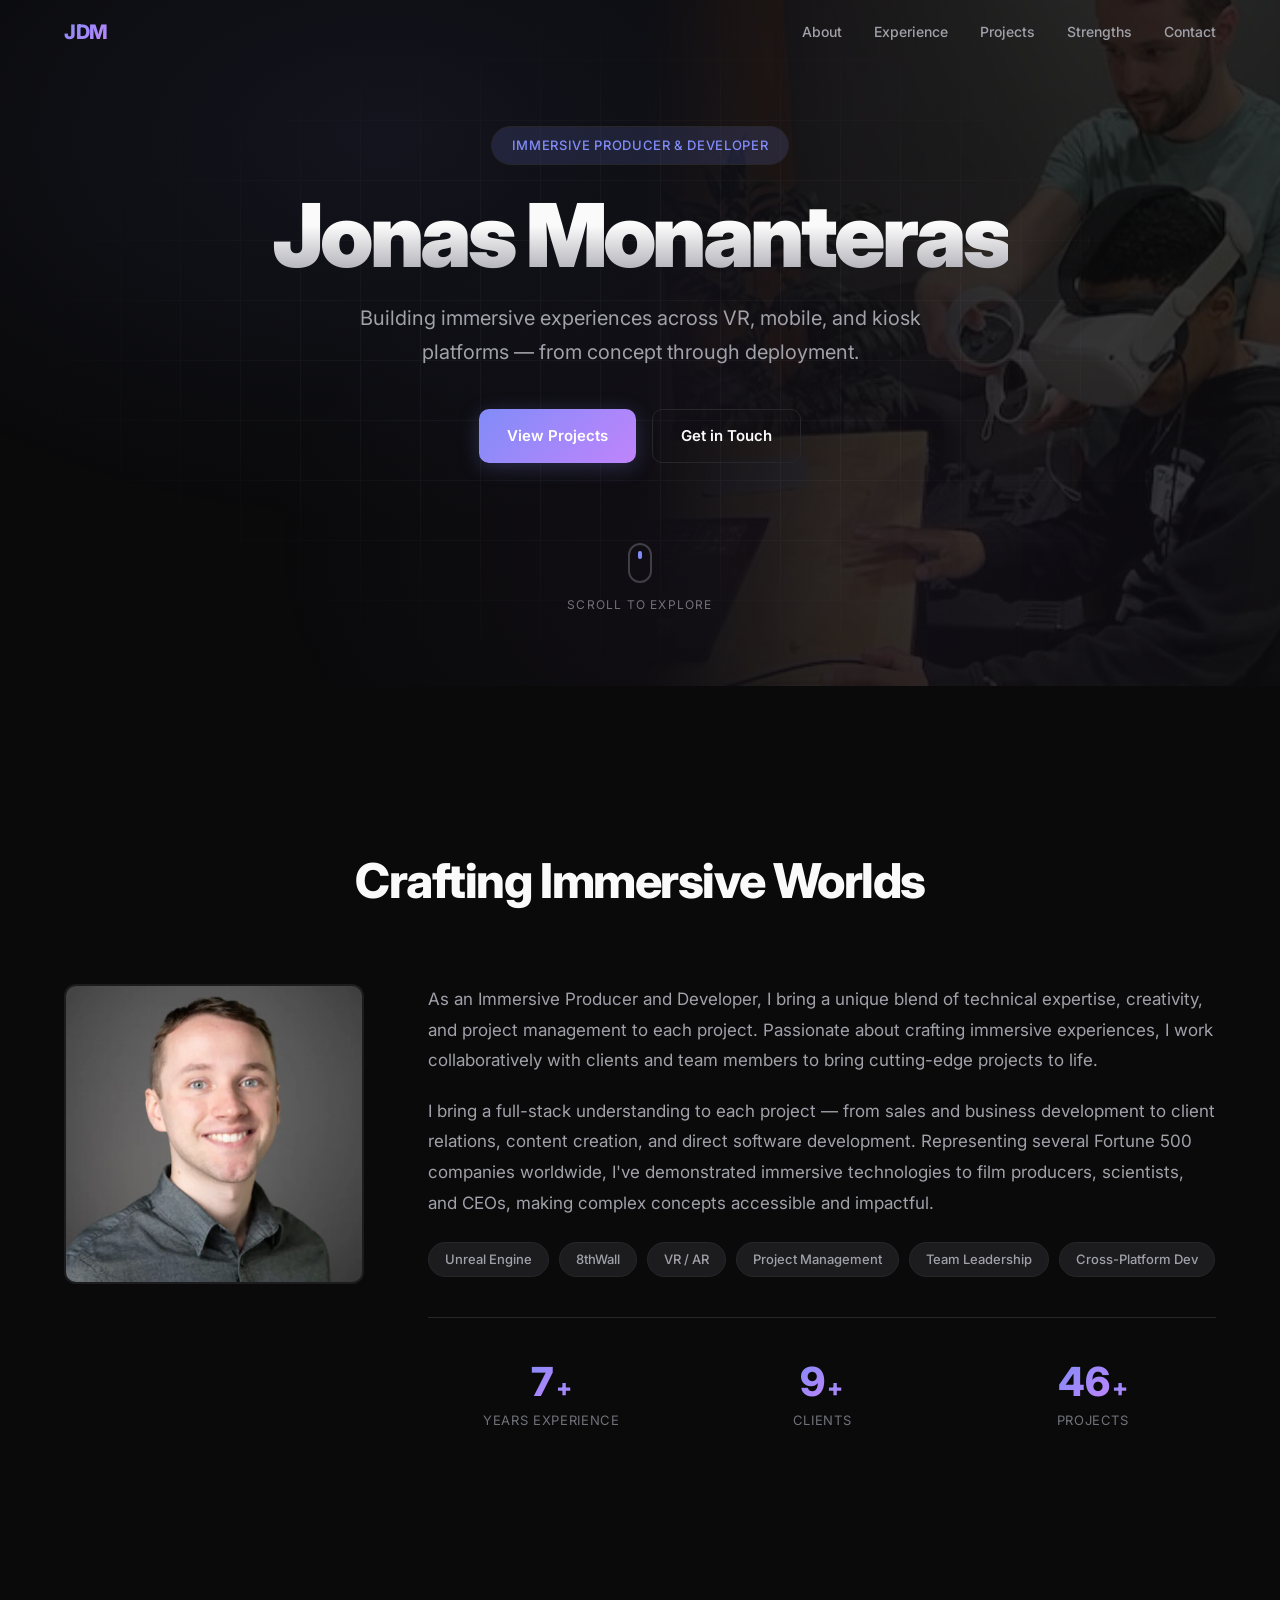
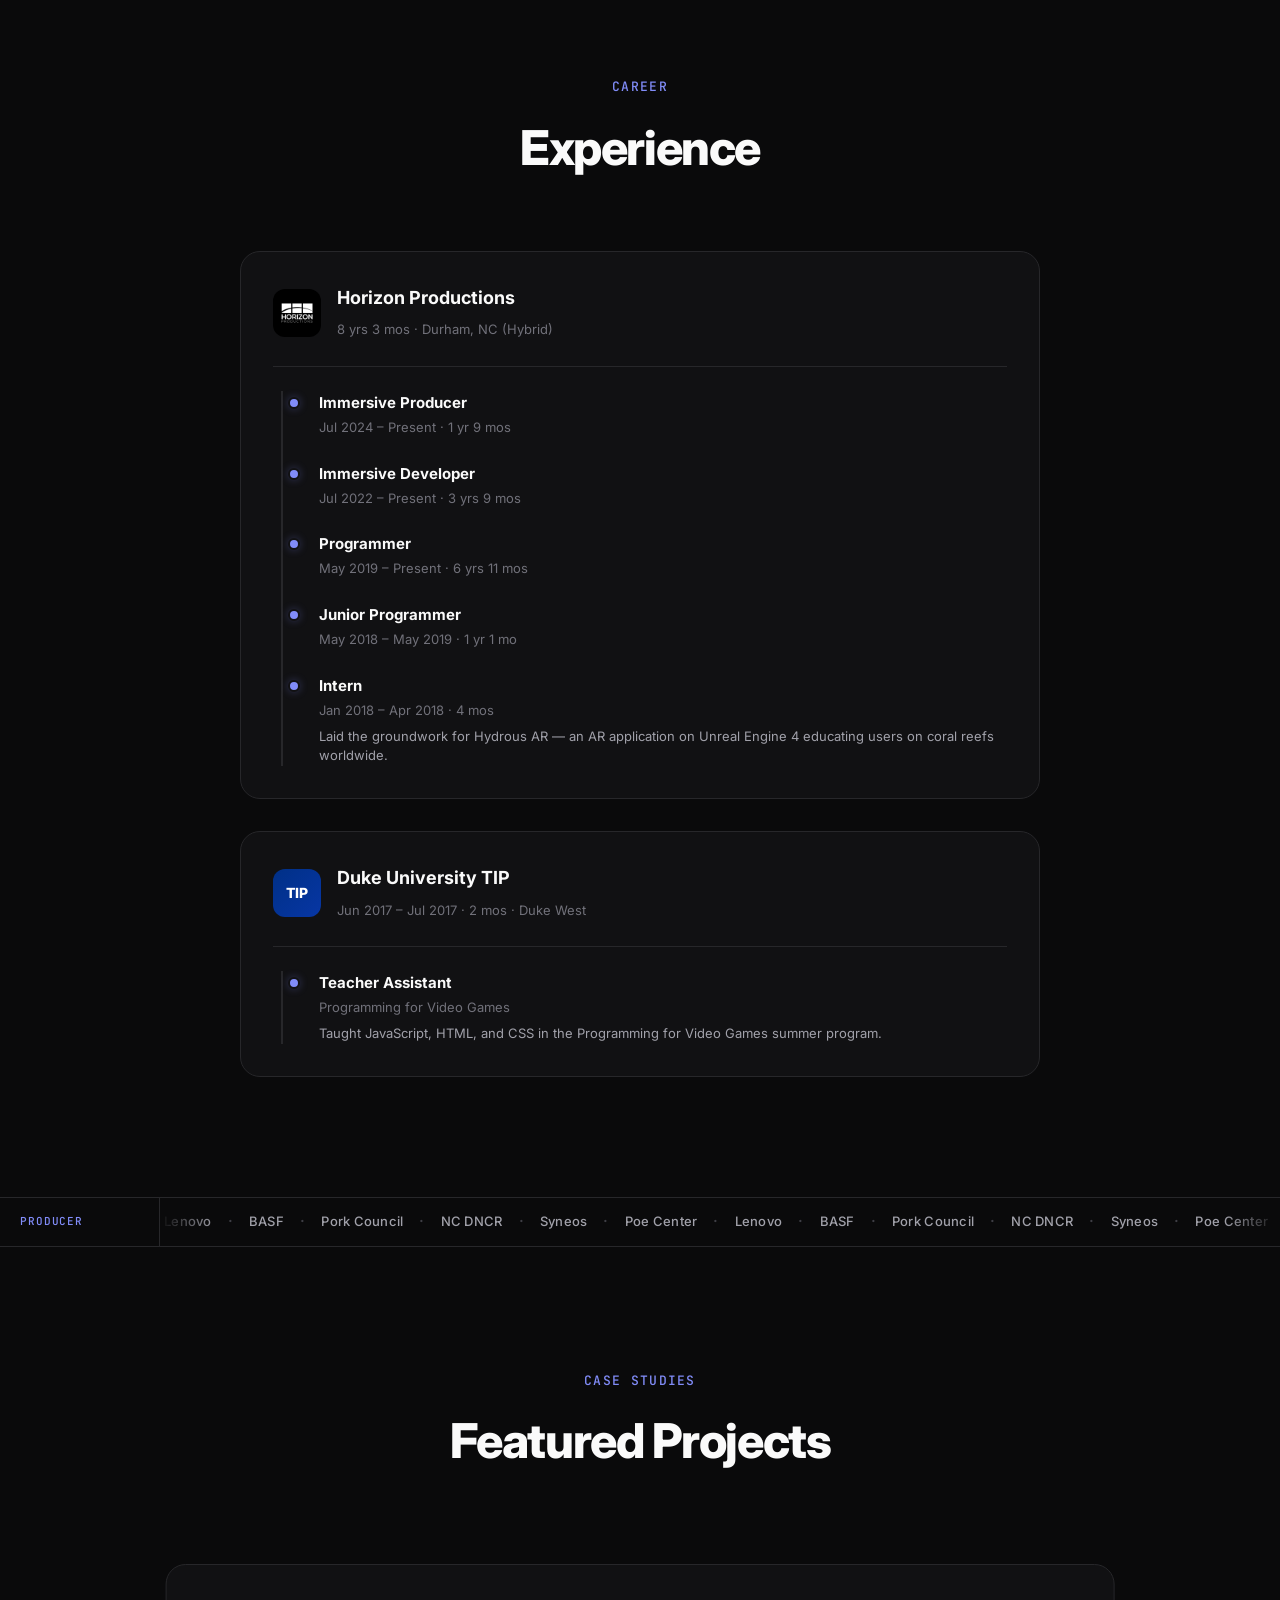
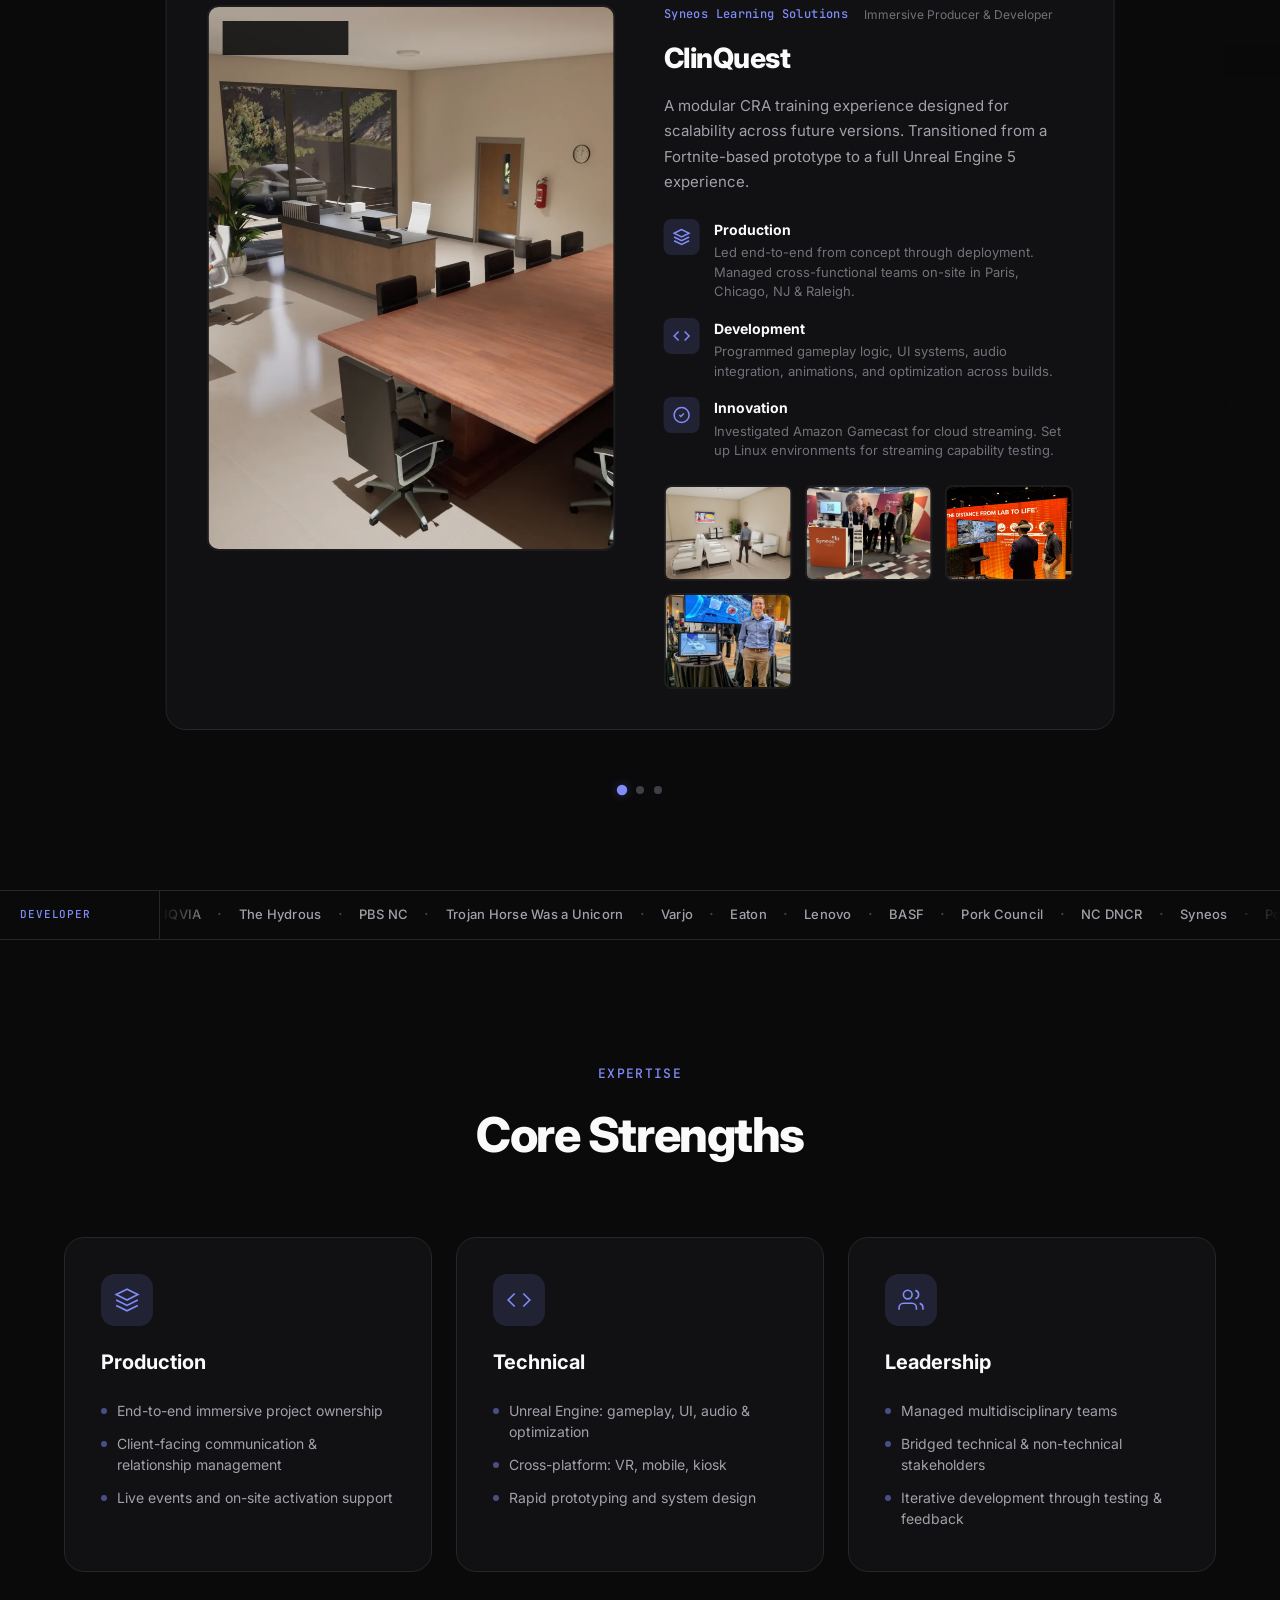
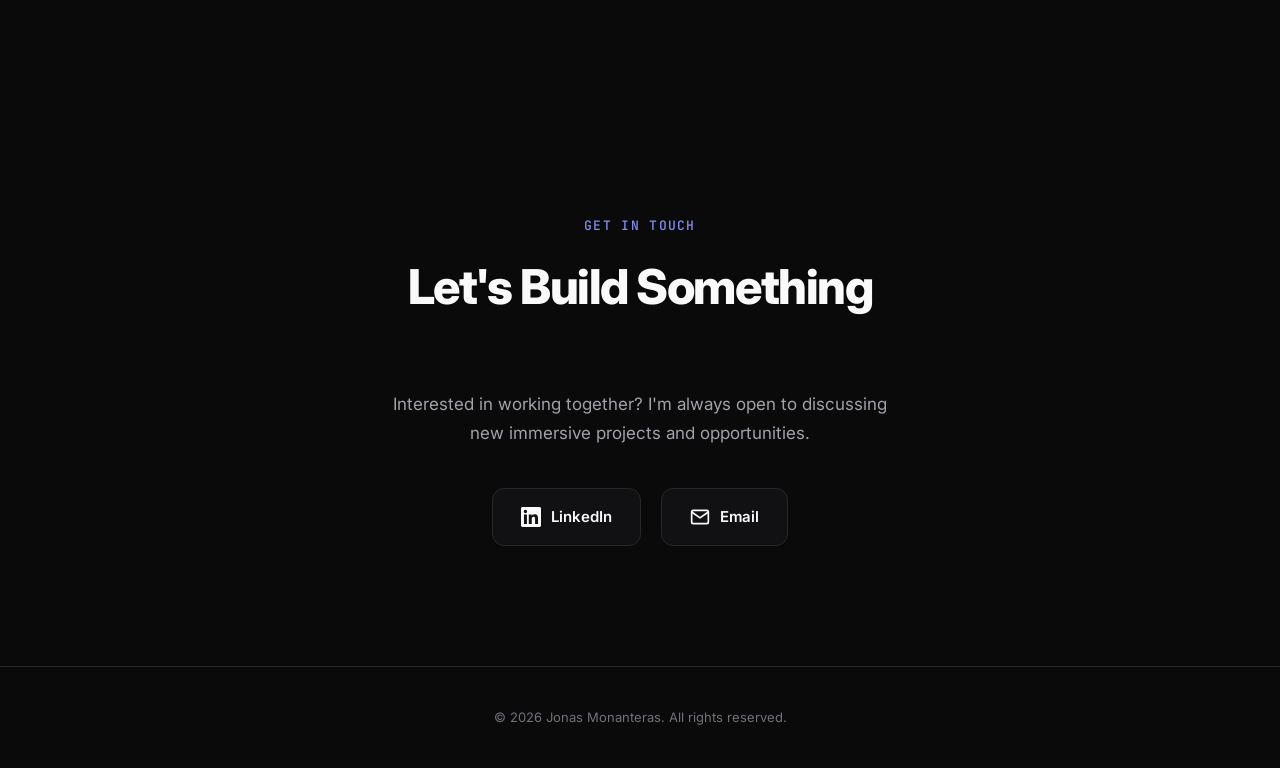
==== index.html @ e81db56d "Swipe icon on mobile" ====
<!DOCTYPE html>
<html lang="en">
<head>
  <meta charset="UTF-8">
  <meta name="viewport" content="width=device-width, initial-scale=1.0">
  <title>Jonas Monanteras | Immersive Producer & Developer</title>
  <link rel="stylesheet" href="styles.css?v=13">
  <link rel="preconnect" href="https://fonts.googleapis.com">
  <link rel="preconnect" href="https://fonts.gstatic.com" crossorigin>
  <link href="https://fonts.googleapis.com/css2?family=Inter:wght@300;400;500;600;700;800;900&family=JetBrains+Mono:wght@400;500&display=swap" rel="stylesheet">
</head>
<body>
  <!-- Cursor glow effect -->
  <div class="cursor-glow" id="cursorGlow"></div>

  <!-- Navigation -->
  <nav class="nav" id="nav">
    <div class="nav-inner">
      <a href="#hero" class="nav-logo">JDM</a>
      <div class="nav-links">
        <a href="#about">About</a>
        <a href="#experience">Experience</a>
        <a href="#projects">Projects</a>
        <a href="#strengths">Strengths</a>
        <a href="#contact">Contact</a>
      </div>
      <button class="nav-toggle" id="navToggle" aria-label="Toggle menu">
        <span></span><span></span><span></span>
      </button>
    </div>
  </nav>

  <!-- Mobile menu -->
  <div class="mobile-menu" id="mobileMenu">
    <a href="#about">About</a>
    <a href="#experience">Experience</a>
    <a href="#projects">Projects</a>
    <a href="#strengths">Strengths</a>
    <a href="#contact">Contact</a>
  </div>

  <!-- Hero Section -->
  <section class="hero" id="hero">
    <div class="hero-bg">
      <div class="hero-grid"></div>
      <div class="hero-gradient"></div>
      <div class="hero-portrait">
        <img src="media/optimized/Jonas.webp" alt="">
      </div>
    </div>
    <div class="hero-content">
      <div class="hero-badge reveal">Immersive Producer & Developer</div>
      <h1 class="hero-title">
        <span class="reveal reveal-delay-1">Jonas Monanteras</span>
      </h1>
      <p class="hero-subtitle reveal reveal-delay-2">
        Building immersive experiences across VR, mobile, and kiosk platforms —
        from concept through deployment.
      </p>
      <div class="hero-cta reveal reveal-delay-3">
        <a href="#projects" class="btn btn-primary">View Projects</a>
        <a href="#contact" class="btn btn-outline">Get in Touch</a>
      </div>
      <div class="hero-scroll reveal reveal-delay-4">
        <div class="scroll-indicator scroll-mouse">
          <div class="scroll-dot"></div>
        </div>
        <div class="scroll-indicator scroll-phone">
          <svg viewBox="0 0 24 40" fill="none" xmlns="http://www.w3.org/2000/svg">
            <rect x="2" y="2" width="20" height="36" rx="4" stroke="currentColor" stroke-width="1.5"/>
            <line x1="12" y1="26" x2="12" y2="18" stroke="var(--accent)" stroke-width="1.5" stroke-linecap="round" class="scroll-arrow-line"/>
            <polyline points="8,22 12,18 16,22" stroke="var(--accent)" stroke-width="1.5" fill="none" stroke-linecap="round" stroke-linejoin="round" class="scroll-arrow-head"/>
          </svg>
        </div>
        <span class="scroll-label-desktop">Scroll to explore</span>
        <span class="scroll-label-mobile">Swipe up to explore</span>
      </div>
    </div>
  </section>


  <!-- About Section -->
  <section class="section about" id="about">
    <div class="container">
      <div class="section-header">
        <span class="section-label reveal">About Me</span>
        <h2 class="section-title reveal reveal-delay-1">Crafting Immersive Worlds</h2>
      </div>
      <div class="about-grid">
        <div class="about-image reveal">
          <div class="image-placeholder has-image">
            <img src="media/optimized/JonasMonanteras.webp" alt="Jonas Monanteras">
          </div>
        </div>
        <div class="about-text">
          <p class="reveal">
            As an Immersive Producer and Developer, I bring a unique blend of technical expertise,
            creativity, and project management to each project. Passionate about crafting immersive
            experiences, I work collaboratively with clients and team members to bring cutting-edge
            projects to life.
          </p>
          <p class="reveal reveal-delay-1">
            I bring a full-stack understanding to each project — from sales and business development
            to client relations, content creation, and direct software development. Representing
            several Fortune 500 companies worldwide, I've demonstrated immersive technologies to
            film producers, scientists, and CEOs, making complex concepts accessible and impactful.
          </p>
          <div class="skills-row reveal reveal-delay-2">
            <span class="skill-tag">Unreal Engine</span>
            <span class="skill-tag">8thWall</span>
            <span class="skill-tag">VR / AR</span>
            <span class="skill-tag">Project Management</span>
            <span class="skill-tag">Team Leadership</span>
            <span class="skill-tag">Cross-Platform Dev</span>
          </div>
          <div class="about-stats reveal reveal-delay-3">
            <div class="stat">
              <div class="stat-top">
                <span class="stat-number" data-count="8">0</span><span class="stat-suffix">+</span>
              </div>
              <span class="stat-label">Years Experience</span>
            </div>
            <div class="stat">
              <div class="stat-top">
                <span class="stat-number" data-count="10">0</span><span class="stat-suffix">+</span>
              </div>
              <span class="stat-label">Clients</span>
            </div>
            <div class="stat">
              <div class="stat-top">
                <span class="stat-number" data-count="50">0</span><span class="stat-suffix">+</span>
              </div>
              <span class="stat-label">projects</span>
            </div>
          </div>
        </div>
      </div>
    </div>
  </section>

  <!-- Experience Section -->
  <section class="section experience" id="experience">
    <div class="container">
      <div class="section-header">
        <span class="section-label reveal">Career</span>
        <h2 class="section-title reveal reveal-delay-1">Experience</h2>
      </div>
      <div class="timeline">
        <div class="timeline-company reveal">
          <div class="timeline-company-header">
            <div class="timeline-logo"><img src="media/optimized/HorizonLogo512.webp" alt="Horizon Productions"></div>
            <div>
              <h3>Horizon Productions</h3>
              <span class="timeline-duration">8 yrs 3 mos · Durham, NC (Hybrid)</span>
            </div>
          </div>
          <div class="timeline-roles">
            <div class="timeline-role">
              <div class="timeline-dot"></div>
              <div class="timeline-role-content">
                <strong>Immersive Producer</strong>
                <span>Jul 2024 – Present · 1 yr 9 mos</span>
              </div>
            </div>
            <div class="timeline-role">
              <div class="timeline-dot"></div>
              <div class="timeline-role-content">
                <strong>Immersive Developer</strong>
                <span>Jul 2022 – Present · 3 yrs 9 mos</span>
              </div>
            </div>
            <div class="timeline-role">
              <div class="timeline-dot"></div>
              <div class="timeline-role-content">
                <strong>Programmer</strong>
                <span>May 2019 – Present · 6 yrs 11 mos</span>
              </div>
            </div>
            <div class="timeline-role">
              <div class="timeline-dot"></div>
              <div class="timeline-role-content">
                <strong>Junior Programmer</strong>
                <span>May 2018 – May 2019 · 1 yr 1 mo</span>
              </div>
            </div>
            <div class="timeline-role">
              <div class="timeline-dot"></div>
              <div class="timeline-role-content">
                <strong>Intern</strong>
                <span>Jan 2018 – Apr 2018 · 4 mos</span>
                <p>Laid the groundwork for Hydrous AR — an AR application on Unreal Engine 4 educating users on coral reefs worldwide.</p>
              </div>
            </div>
          </div>
        </div>
        <div class="timeline-company reveal reveal-delay-1">
          <div class="timeline-company-header">
            <div class="timeline-logo duke">TIP</div>
            <div>
              <h3>Duke University TIP</h3>
              <span class="timeline-duration">Jun 2017 – Jul 2017 · 2 mos · Duke West</span>
            </div>
          </div>
          <div class="timeline-roles">
            <div class="timeline-role">
              <div class="timeline-dot"></div>
              <div class="timeline-role-content">
                <strong>Teacher Assistant</strong>
                <span>Programming for Video Games</span>
                <p>Taught JavaScript, HTML, and CSS in the Programming for Video Games summer program.</p>
              </div>
            </div>
          </div>
        </div>
      </div>
    </div>
  </section>

  <!-- Clients Strip: Producer -->
  <div class="clients-strip" id="clientsProducer"></div>

  <!-- Projects Section -->
  <section class="section projects" id="projects">
    <div class="container">
      <div class="section-header">
        <span class="section-label reveal">Case Studies</span>
        <h2 class="section-title reveal reveal-delay-1">Featured Projects</h2>
      </div>
    </div>
    <div class="carousel-outer" id="carouselOuter">
      <div class="carousel-viewport" id="carouselViewport">
        <div class="carousel-track" id="carouselTrack">

      <!-- Project 1: ClinQuest -->
      <article class="project-card" id="clinquest">
        <div class="project-card-inner">
          <div class="project-image">
            <div class="image-placeholder portrait has-image lightbox-trigger" data-project="clinquest">
              <img src="media/optimized/ClinQuest1.webp" alt="ClinQuest">
            </div>
            <div class="project-tag">Unreal Engine 5</div>
          </div>
          <div class="project-content">
            <div class="project-meta">
              <span class="project-client">Syneos Learning Solutions</span>
              <span class="project-role">Immersive Producer & Developer</span>
            </div>
            <h3 class="project-title">ClinQuest</h3>
            <p class="project-desc">
              A modular CRA training experience designed for scalability across future versions.
              Transitioned from a Fortnite-based prototype to a full Unreal Engine 5 experience.
            </p>
            <div class="project-highlights">
              <div class="highlight">
                <div class="highlight-icon">
                  <svg viewBox="0 0 24 24" fill="none" stroke="currentColor" stroke-width="2"><path d="M12 2L2 7l10 5 10-5-10-5z"/><path d="M2 17l10 5 10-5"/><path d="M2 12l10 5 10-5"/></svg>
                </div>
                <div>
                  <strong>Production</strong>
                  <p>Led end-to-end from concept through deployment. Managed cross-functional teams on-site in Paris, Chicago, NJ & Raleigh.</p>
                </div>
              </div>
              <div class="highlight">
                <div class="highlight-icon">
                  <svg viewBox="0 0 24 24" fill="none" stroke="currentColor" stroke-width="2"><path d="M16 18l6-6-6-6"/><path d="M8 6l-6 6 6 6"/></svg>
                </div>
                <div>
                  <strong>Development</strong>
                  <p>Programmed gameplay logic, UI systems, audio integration, animations, and optimization across builds.</p>
                </div>
              </div>
              <div class="highlight">
                <div class="highlight-icon">
                  <svg viewBox="0 0 24 24" fill="none" stroke="currentColor" stroke-width="2"><path d="M9 12l2 2 4-4"/><circle cx="12" cy="12" r="10"/></svg>
                </div>
                <div>
                  <strong>Innovation</strong>
                  <p>Investigated Amazon Gamecast for cloud streaming. Set up Linux environments for streaming capability testing.</p>
                </div>
              </div>
            </div>
            <div class="project-gallery">
              <div class="image-placeholder gallery-thumb has-image lightbox-trigger" data-project="clinquest">
                <img src="media/optimized/ClinQuest2.webp" alt="ClinQuest Screenshot">
              </div>
              <div class="image-placeholder gallery-thumb has-image lightbox-trigger" data-project="clinquest">
                <img src="media/optimized/SyneosEvent.webp" alt="Syneos Event">
              </div>
              <div class="image-placeholder gallery-thumb has-image lightbox-trigger" data-project="clinquest">
                <img src="media/optimized/SyneosEvent2.webp" alt="Syneos Event">
              </div>
              <div class="image-placeholder gallery-thumb has-image lightbox-trigger" data-project="clinquest">
                <img src="media/optimized/JonasEvent3.webp" alt="Syneos Event">
              </div>
            </div>
          </div>
        </div>
      </article>

      <!-- Project 3: DNCR -->
      <article class="project-card" id="dncr">
        <div class="project-card-inner">
          <div class="project-image">
            <div class="image-placeholder portrait has-image lightbox-trigger" data-project="dncr">
              <img src="media/optimized/HistoricSite_Aycock.webp" alt="Historic Site Aycock">
            </div>
            <div class="project-tag">Mobile & Kiosk</div>
          </div>
          <div class="project-content">
            <div class="project-meta">
              <span class="project-client">DNCR</span>
              <span class="project-role">Co-Producer & Developer</span>
            </div>
            <h3 class="project-title">Historic Site Immersive Experiences</h3>
            <p class="project-desc">
              Immersive educational experiences for historic sites, including the
              Charles B. Aycock site, across apps and kiosks.
            </p>
            <div class="project-highlights">
              <div class="highlight">
                <div class="highlight-icon">
                  <svg viewBox="0 0 24 24" fill="none" stroke="currentColor" stroke-width="2"><path d="M3 9l9-7 9 7v11a2 2 0 01-2 2H5a2 2 0 01-2-2z"/><polyline points="9 22 9 12 15 12 15 22"/></svg>
                </div>
                <div>
                  <strong>Multi-Site</strong>
                  <p>Produced multiple immersive projects across different historic locations with app and kiosk platforms.</p>
                </div>
              </div>
              <div class="highlight">
                <div class="highlight-icon">
                  <svg viewBox="0 0 24 24" fill="none" stroke="currentColor" stroke-width="2"><path d="M12 20h9"/><path d="M16.5 3.5a2.121 2.121 0 013 3L7 19l-4 1 1-4L16.5 3.5z"/></svg>
                </div>
                <div>
                  <strong>Content</strong>
                  <p>Collected source material, wrote scripts for clarity and engagement, ensured historical accuracy.</p>
                </div>
              </div>
              <div class="highlight">
                <div class="highlight-icon">
                  <svg viewBox="0 0 24 24" fill="none" stroke="currentColor" stroke-width="2"><path d="M16 18l6-6-6-6"/><path d="M8 6l-6 6 6 6"/></svg>
                </div>
                <div>
                  <strong>Development</strong>
                  <p>Built in Unreal Engine for mobile and kiosk PC based experiences. Implemented interactive storytelling systems.</p>
                </div>
              </div>
            </div>
            <div class="project-gallery">
              <div class="image-placeholder gallery-thumb has-image lightbox-trigger" data-project="dncr">
                <img src="media/optimized/Aycock_Kiosk.webp" alt="Aycock Kiosk">
              </div>
              <div class="image-placeholder gallery-thumb has-image lightbox-trigger" data-project="dncr">
                <img src="media/optimized/Aycock_Kiosk2.webp" alt="Aycock Kiosk">
              </div>
              <div class="gallery-thumb gallery-video lightbox-trigger" data-project="dncr">
                <video src="media/optimized/AycockKioskMovie.mp4" muted autoplay loop playsinline></video>
              </div>
              <div class="gallery-thumb gallery-video lightbox-trigger" data-project="dncr">
                <video src="media/optimized/Artifact_Clip.mp4" muted autoplay loop playsinline></video>
              </div>
              <div class="gallery-thumb gallery-video lightbox-trigger" data-project="dncr">
                <video src="media/optimized/MagicWindow_Clip.mp4" muted autoplay loop playsinline></video>
              </div>
              <div class="gallery-thumb gallery-video lightbox-trigger" data-project="dncr">
                <video src="media/optimized/HoD_Clip.mp4" muted autoplay loop playsinline></video>
              </div>
            </div>
          </div>
        </div>
      </article>
      <!-- Project 4: Pork Council -->
      <article class="project-card" id="pork-council">
        <div class="project-card-inner reverse">
          <div class="project-image">
            <div class="image-placeholder portrait has-image lightbox-trigger" data-project="pork-council">
              <img src="media/optimized/07252025_Pork Council Smithfield BTS SM-9.webp" alt="Pork Council VR Experience">
            </div>
            <div class="project-tag">360° VR</div>
          </div>
          <div class="project-content">
            <div class="project-meta">
              <span class="project-client">Pork Council</span>
              <span class="project-role">Immersive Producer & Developer</span>
            </div>
            <h3 class="project-title">Pork Council VR Experience</h3>
            <p class="project-desc">
              An interactive VR experience featuring 360° video and educational content
              designed to engage users with pork production processes.
            </p>
            <div class="project-highlights">
              <div class="highlight">
                <div class="highlight-icon">
                  <svg viewBox="0 0 24 24" fill="none" stroke="currentColor" stroke-width="2"><path d="M12 2L2 7l10 5 10-5-10-5z"/><path d="M2 17l10 5 10-5"/><path d="M2 12l10 5 10-5"/></svg>
                </div>
                <div>
                  <strong>Production</strong>
                  <p>Led from initial pitch through final delivery. Managed team of programmers and artists. Oversaw on-site 360° video shoot at a pork processing facility.</p>
                </div>
              </div>
              <div class="highlight">
                <div class="highlight-icon">
                  <svg viewBox="0 0 24 24" fill="none" stroke="currentColor" stroke-width="2"><circle cx="12" cy="12" r="10"/><path d="M12 8v4l3 3"/></svg>
                </div>
                <div>
                  <strong>Experience Design</strong>
                  <p>Integrated 360° video with interactive VR elements. Designed a "pet the pig" mechanic and quiz system balancing education with engagement.</p>
                </div>
              </div>
              <div class="highlight">
                <div class="highlight-icon">
                  <svg viewBox="0 0 24 24" fill="none" stroke="currentColor" stroke-width="2"><path d="M16 18l6-6-6-6"/><path d="M8 6l-6 6 6 6"/></svg>
                </div>
                <div>
                  <strong>Development</strong>
                  <p>Implemented interactive systems layered on 360° video content. Integrated video assets and contributed to overall experience polish.</p>
                </div>
              </div>
            </div>
            <div class="project-gallery">
              <div class="image-placeholder gallery-thumb has-image lightbox-trigger" data-project="pork-council">
                <img src="media/optimized/07252025_Pork Council Smithfield BTS SM-26.webp" alt="Pork Council BTS">
              </div>
              <div class="image-placeholder gallery-thumb has-image lightbox-trigger" data-project="pork-council">
                <img src="media/optimized/07252025_Pork Council Smithfield BTS SM-28.webp" alt="Pork Council BTS">
              </div>
              <div class="image-placeholder gallery-thumb has-image lightbox-trigger" data-project="pork-council">
                <img src="media/optimized/IMG_8477.webp" alt="Pork Council BTS">
              </div>
            </div>
          </div>
        </div>
      </article>

        </div><!-- /.carousel-track -->
      </div><!-- /.carousel-viewport -->
      <button class="carousel-btn carousel-prev" id="carouselPrev">&#8249;</button>
      <button class="carousel-btn carousel-next" id="carouselNext">&#8250;</button>
      <div class="carousel-dots" id="carouselDots"></div>
    </div><!-- /.carousel-outer -->
  </section>

  <!-- Clients Strip: Developer -->
  <div class="clients-strip" id="clientsDeveloper"></div>

  <!-- Strengths Section -->
  <section class="section strengths" id="strengths">
    <div class="container">
      <div class="section-header">
        <span class="section-label reveal">Expertise</span>
        <h2 class="section-title reveal reveal-delay-1">Core Strengths</h2>
      </div>
      <div class="strengths-grid">
        <div class="strength-card reveal">
          <div class="strength-icon">
            <svg viewBox="0 0 24 24" fill="none" stroke="currentColor" stroke-width="1.5">
              <path d="M12 2L2 7l10 5 10-5-10-5z"/><path d="M2 17l10 5 10-5"/><path d="M2 12l10 5 10-5"/>
            </svg>
          </div>
          <h3>Production</h3>
          <ul>
            <li>End-to-end immersive project ownership</li>
            <li>Client-facing communication & relationship management</li>
            <li>Live events and on-site activation support</li>
          </ul>
        </div>
        <div class="strength-card reveal reveal-delay-1">
          <div class="strength-icon">
            <svg viewBox="0 0 24 24" fill="none" stroke="currentColor" stroke-width="1.5">
              <path d="M16 18l6-6-6-6"/><path d="M8 6l-6 6 6 6"/>
            </svg>
          </div>
          <h3>Technical</h3>
          <ul>
            <li>Unreal Engine: gameplay, UI, audio & optimization</li>
            <li>Cross-platform: VR, mobile, kiosk</li>
            <li>Rapid prototyping and system design</li>
          </ul>
        </div>
        <div class="strength-card reveal reveal-delay-2">
          <div class="strength-icon">
            <svg viewBox="0 0 24 24" fill="none" stroke="currentColor" stroke-width="1.5">
              <path d="M17 21v-2a4 4 0 00-4-4H5a4 4 0 00-4 4v2"/><circle cx="9" cy="7" r="4"/><path d="M23 21v-2a4 4 0 00-3-3.87"/><path d="M16 3.13a4 4 0 010 7.75"/>
            </svg>
          </div>
          <h3>Leadership</h3>
          <ul>
            <li>Managed multidisciplinary teams</li>
            <li>Bridged technical & non-technical stakeholders</li>
            <li>Iterative development through testing & feedback</li>
          </ul>
        </div>
      </div>
    </div>
  </section>

  <!-- Contact Section -->
  <section class="section contact" id="contact">
    <div class="container">
      <div class="section-header">
        <span class="section-label reveal">Get in Touch</span>
        <h2 class="section-title reveal reveal-delay-1">Let's Build Something</h2>
      </div>
      <div class="contact-content reveal reveal-delay-2">
        <p>Interested in working together? I'm always open to discussing new immersive projects and opportunities.</p>
        <div class="contact-links">
          <a href="https://www.linkedin.com/in/jonasdm/" target="_blank" rel="noopener" class="contact-link">
            <svg viewBox="0 0 24 24" fill="currentColor"><path d="M20.447 20.452h-3.554v-5.569c0-1.328-.027-3.037-1.852-3.037-1.853 0-2.136 1.445-2.136 2.939v5.667H9.351V9h3.414v1.561h.046c.477-.9 1.637-1.85 3.37-1.85 3.601 0 4.267 2.37 4.267 5.455v6.286zM5.337 7.433a2.062 2.062 0 01-2.063-2.065 2.064 2.064 0 112.063 2.065zm1.782 13.019H3.555V9h3.564v11.452zM22.225 0H1.771C.792 0 0 .774 0 1.729v20.542C0 23.227.792 24 1.771 24h20.451C23.2 24 24 23.227 24 22.271V1.729C24 .774 23.2 0 22.222 0h.003z"/></svg>
            <span>LinkedIn</span>
          </a>
          <a href="mailto:hello@jonasdm.com" class="contact-link">
            <svg viewBox="0 0 24 24" fill="none" stroke="currentColor" stroke-width="2"><path d="M4 4h16c1.1 0 2 .9 2 2v12c0 1.1-.9 2-2 2H4c-1.1 0-2-.9-2-2V6c0-1.1.9-2 2-2z"/><polyline points="22,6 12,13 2,6"/></svg>
            <span>Email</span>
          </a>
        </div>
      </div>
    </div>
  </section>

  <!-- Footer -->
  <footer class="footer">
    <div class="container">
      <p>&copy; 2026 Jonas Monanteras. All rights reserved.</p>
    </div>
  </footer>

  <!-- Lightbox -->
  <div class="lightbox" id="lightbox">
    <button class="lightbox-close" id="lightboxClose">&times;</button>
    <button class="lightbox-prev" id="lightboxPrev">&#8249;</button>
    <button class="lightbox-next" id="lightboxNext">&#8250;</button>
    <div class="lightbox-img-wrap">
      <img id="lightboxImg" src="" alt="">
      <video id="lightboxVideo" controls playsinline style="display:none;max-width:100%;max-height:80vh;border-radius:8px;"></video>
    </div>
    <div class="lightbox-counter" id="lightboxCounter"></div>
  </div>

  <script>
    // ===== Edit client lists here =====
    const PRODUCER_CLIENTS = ['Lenovo', 'BASF', 'Pork Council', 'NC DNCR', 'Syneos', 'Poe Center'];
    const DEVELOPER_CLIENTS = ['IQVIA', 'The Hydrous', 'PBS NC', 'Trojan Horse Was a Unicorn', 'Varjo', 'Eaton'];
  </script>
  <script src="script.js?v=16"></script>
</body>
</html>
---- styles.css ----
/* ===== Reset & Base ===== */
*, *::before, *::after {
  margin: 0;
  padding: 0;
  box-sizing: border-box;
}

:root {
  --bg: #0a0a0b;
  --bg-card: #111113;
  --bg-card-hover: #18181b;
  --surface: #1c1c1f;
  --border: #27272a;
  --border-light: #3f3f46;
  --text: #fafafa;
  --text-muted: #a1a1aa;
  --text-dim: #71717a;
  --accent: #818cf8;
  --accent-hover: #a5b4fc;
  --accent-glow: rgba(129, 140, 248, 0.15);
  --accent-glow-strong: rgba(129, 140, 248, 0.3);
  --gradient-1: linear-gradient(135deg, #818cf8, #c084fc);
  --gradient-2: linear-gradient(135deg, #818cf8, #38bdf8);
  --radius: 12px;
  --radius-lg: 20px;
  --font: 'Inter', -apple-system, BlinkMacSystemFont, sans-serif;
  --font-mono: 'JetBrains Mono', monospace;
  --transition: 0.3s cubic-bezier(0.4, 0, 0.2, 1);
  --transition-slow: 0.6s cubic-bezier(0.4, 0, 0.2, 1);
}

html {
  scroll-behavior: smooth;
  scrollbar-width: thin;
  scrollbar-color: var(--border) var(--bg);
}

body {
  font-family: var(--font);
  background: var(--bg);
  color: var(--text);
  line-height: 1.6;
  overflow-x: hidden;
  -webkit-font-smoothing: antialiased;
}

a {
  color: inherit;
  text-decoration: none;
}

ul { list-style: none; }

img {
  max-width: 100%;
  display: block;
}

.container {
  max-width: 1200px;
  margin: 0 auto;
  padding: 0 24px;
}

/* ===== Cursor Glow ===== */
.cursor-glow {
  position: fixed;
  width: 600px;
  height: 600px;
  border-radius: 50%;
  pointer-events: none;
  background: radial-gradient(circle, var(--accent-glow) 0%, transparent 70%);
  transform: translate(-50%, -50%);
  z-index: 0;
  opacity: 0;
  transition: opacity 0.3s;
}

body:hover .cursor-glow {
  opacity: 1;
}

/* ===== Navigation ===== */
.nav {
  position: fixed;
  top: 0;
  left: 0;
  right: 0;
  z-index: 100;
  padding: 16px 0;
  transition: var(--transition);
  backdrop-filter: blur(0px);
}

.nav.scrolled {
  background: rgba(10, 10, 11, 0.85);
  backdrop-filter: blur(20px);
  border-bottom: 1px solid var(--border);
  padding: 12px 0;
}

.nav-inner {
  max-width: 1200px;
  margin: 0 auto;
  padding: 0 24px;
  display: flex;
  align-items: center;
  justify-content: space-between;
}

.nav-logo {
  font-size: 1.25rem;
  font-weight: 800;
  letter-spacing: -0.02em;
  background: var(--gradient-1);
  -webkit-background-clip: text;
  -webkit-text-fill-color: transparent;
  background-clip: text;
}

.nav-links {
  display: flex;
  gap: 32px;
}

.nav-links a {
  font-size: 0.875rem;
  font-weight: 500;
  color: var(--text-muted);
  transition: var(--transition);
  position: relative;
}

.nav-links a::after {
  content: '';
  position: absolute;
  bottom: -4px;
  left: 0;
  width: 0;
  height: 2px;
  background: var(--gradient-1);
  border-radius: 1px;
  transition: width var(--transition);
}

.nav-links a:hover {
  color: var(--text);
}

.nav-links a:hover::after {
  width: 100%;
}

.nav-toggle {
  display: none;
  flex-direction: column;
  gap: 5px;
  background: none;
  border: none;
  cursor: pointer;
  padding: 4px;
}

.nav-toggle span {
  width: 24px;
  height: 2px;
  background: var(--text);
  border-radius: 1px;
  transition: var(--transition);
}

.nav-toggle.active span:nth-child(1) {
  transform: rotate(45deg) translate(5px, 5px);
}

.nav-toggle.active span:nth-child(2) {
  opacity: 0;
}

.nav-toggle.active span:nth-child(3) {
  transform: rotate(-45deg) translate(5px, -5px);
}

.mobile-menu {
  position: fixed;
  top: 0;
  left: 0;
  right: 0;
  bottom: 0;
  z-index: 99;
  background: rgba(10, 10, 11, 0.97);
  backdrop-filter: blur(20px);
  display: flex;
  flex-direction: column;
  align-items: center;
  justify-content: center;
  gap: 32px;
  opacity: 0;
  pointer-events: none;
  transition: var(--transition);
}

.mobile-menu.active {
  opacity: 1;
  pointer-events: all;
}

.mobile-menu a {
  font-size: 1.5rem;
  font-weight: 600;
  color: var(--text-muted);
  transition: var(--transition);
  transform: translateY(20px);
  opacity: 0;
}

.mobile-menu.active a {
  transform: translateY(0);
  opacity: 1;
}

.mobile-menu.active a:nth-child(1) { transition-delay: 0.1s; }
.mobile-menu.active a:nth-child(2) { transition-delay: 0.15s; }
.mobile-menu.active a:nth-child(3) { transition-delay: 0.2s; }
.mobile-menu.active a:nth-child(4) { transition-delay: 0.25s; }

.mobile-menu a:hover {
  color: var(--accent);
}

/* ===== Hero ===== */
.hero {
  position: relative;
  min-height: auto;
  display: flex;
  align-items: flex-start;
  justify-content: center;
  overflow: hidden;
  padding-top: max(100px, 14vh);
  padding-bottom: max(60px, 8vh);
}

.hero-bg {
  position: absolute;
  inset: 0;
  z-index: 0;
}

.hero-grid {
  position: absolute;
  inset: 0;
  background-image:
    linear-gradient(var(--border) 1px, transparent 1px),
    linear-gradient(90deg, var(--border) 1px, transparent 1px);
  background-size: 60px 60px;
  opacity: 0.3;
  mask-image: radial-gradient(ellipse at center, black 30%, transparent 70%);
  -webkit-mask-image: radial-gradient(ellipse at center, black 30%, transparent 70%);
}

.hero-gradient {
  position: absolute;
  inset: 0;
  background:
    radial-gradient(ellipse at 30% 20%, rgba(129, 140, 248, 0.08) 0%, transparent 50%),
    radial-gradient(ellipse at 70% 80%, rgba(192, 132, 252, 0.06) 0%, transparent 50%);
}

.hero-portrait {
  position: absolute;
  right: 0;
  top: 0;
  bottom: 0;
  width: 50%;
  z-index: 0;
  pointer-events: none;
}

.hero-portrait img {
  width: 100%;
  height: 100%;
  object-fit: cover;
  object-position: center top;
  opacity: 0.18;
  -webkit-mask-image: linear-gradient(to right, transparent 0%, rgba(0,0,0,0.6) 30%, black 70%);
  mask-image: linear-gradient(to right, transparent 0%, rgba(0,0,0,0.6) 30%, black 70%);
}

@media (max-width: 768px) {
  .hero-portrait {
    width: 100%;
  }
  .hero-portrait img {
    object-position: 70% top;
    opacity: 0.3;
    -webkit-mask-image: linear-gradient(to right, transparent 0%, black 35%);
    mask-image: linear-gradient(to right, transparent 0%, black 35%);
  }
}

.hero-content {
  position: relative;
  z-index: 1;
  text-align: center;
  padding: 0 24px;
  max-width: 800px;
}

.hero-badge {
  display: inline-block;
  padding: 8px 20px;
  border: 1px solid var(--border);
  border-radius: 100px;
  font-size: 0.8125rem;
  font-weight: 500;
  color: var(--accent);
  letter-spacing: 0.05em;
  text-transform: uppercase;
  background: var(--accent-glow);
  margin-bottom: 24px;
}

.hero-title {
  font-size: clamp(3rem, 8vw, 5.5rem);
  font-weight: 900;
  letter-spacing: -0.04em;
  line-height: 1.05;
  margin-bottom: 20px;
  background: linear-gradient(to bottom, var(--text) 40%, var(--text-muted));
  -webkit-background-clip: text;
  -webkit-text-fill-color: transparent;
  background-clip: text;
}

.hero-subtitle {
  font-size: clamp(1rem, 2.5vw, 1.25rem);
  color: var(--text-muted);
  max-width: 580px;
  margin: 0 auto 40px;
  line-height: 1.7;
}

.hero-cta {
  display: flex;
  gap: 16px;
  justify-content: center;
  flex-wrap: wrap;
  margin-bottom: 80px;
}

/* Buttons */
.btn {
  display: inline-flex;
  align-items: center;
  gap: 8px;
  padding: 14px 28px;
  border-radius: 10px;
  font-family: var(--font);
  font-size: 0.9375rem;
  font-weight: 600;
  cursor: pointer;
  transition: var(--transition);
  border: none;
}

.btn-primary {
  background: var(--gradient-1);
  color: white;
  box-shadow: 0 4px 20px rgba(129, 140, 248, 0.25);
}

.btn-primary:hover {
  box-shadow: 0 8px 30px rgba(129, 140, 248, 0.4);
  transform: translateY(-2px);
}

.btn-outline {
  background: transparent;
  color: var(--text);
  border: 1px solid var(--border);
}

.btn-outline:hover {
  border-color: var(--accent);
  color: var(--accent);
  background: var(--accent-glow);
}

.btn-sm {
  padding: 10px 20px;
  font-size: 0.8125rem;
}

/* Scroll indicator */
.hero-scroll {
  display: flex;
  flex-direction: column;
  align-items: center;
  gap: 12px;
  color: var(--text-dim);
  font-size: 0.75rem;
  letter-spacing: 0.1em;
  text-transform: uppercase;
}

.scroll-indicator {
  width: 24px;
  height: 40px;
  border: 2px solid var(--border-light);
  border-radius: 12px;
  position: relative;
}

.scroll-phone { display: none; border: none; }
.scroll-label-mobile { display: none; }

@media (max-width: 768px) {
  .scroll-mouse { display: none; }
  .scroll-phone {
    display: block;
    width: 28px;
    height: 44px;
    color: var(--border-light);
  }
  .scroll-phone svg { width: 100%; height: 100%; }
  .scroll-arrow-line, .scroll-arrow-head {
    animation: swipeUp 2s ease-in-out infinite;
  }
  @keyframes swipeUp {
    0%, 100% { transform: translateY(4px); opacity: 0.3; }
    50% { transform: translateY(0); opacity: 1; }
  }
  .scroll-label-desktop { display: none; }
  .scroll-label-mobile { display: inline; }
}

.scroll-dot {
  width: 4px;
  height: 8px;
  background: var(--accent);
  border-radius: 2px;
  position: absolute;
  top: 6px;
  left: 50%;
  transform: translateX(-50%);
  animation: scrollBounce 2s ease-in-out infinite;
}

@keyframes scrollBounce {
  0%, 100% { top: 6px; opacity: 1; }
  50% { top: 20px; opacity: 0.3; }
}

/* ===== Section Common ===== */
.section {
  padding: 120px 0;
  position: relative;
}

.section-header {
  text-align: center;
  margin-bottom: 64px;
}

.section-label {
  display: inline-block;
  font-family: var(--font-mono);
  font-size: 0.8125rem;
  font-weight: 500;
  color: var(--accent);
  letter-spacing: 0.1em;
  text-transform: uppercase;
  margin-bottom: 12px;
}

.section-title {
  font-size: clamp(2rem, 5vw, 3rem);
  font-weight: 800;
  letter-spacing: -0.03em;
}

/* ===== Clients Strip ===== */
@keyframes marquee-left {
  from { transform: translateX(0); }
  to   { transform: translateX(-12.5%); }
}

@keyframes marquee-right {
  from { transform: translateX(-12.5%); }
  to   { transform: translateX(0); }
}

.clients-strip {
  border-top: 1px solid var(--border);
  border-bottom: 1px solid var(--border);
  padding: 0;
  overflow: hidden;
  background: var(--bg);
}

.clients-row {
  display: flex;
  align-items: center;
  border-bottom: 1px solid var(--border);
  height: 48px;
}

.clients-row:last-child {
  border-bottom: none;
}

.clients-label {
  flex-shrink: 0;
  font-family: var(--font-mono);
  font-size: 0.6875rem;
  font-weight: 500;
  color: var(--accent);
  letter-spacing: 0.08em;
  text-transform: uppercase;
  padding: 0 20px;
  white-space: nowrap;
  border-right: 1px solid var(--border);
  height: 100%;
  display: flex;
  align-items: center;
  min-width: 160px;
}

.clients-track-wrap {
  flex: 1;
  overflow: hidden;
  mask-image: linear-gradient(to right, transparent 0%, black 5%, black 95%, transparent 100%);
  -webkit-mask-image: linear-gradient(to right, transparent 0%, black 5%, black 95%, transparent 100%);
}

.clients-track {
  display: flex;
  align-items: center;
  gap: 0;
  width: max-content;
  animation: marquee-left 28s linear infinite;
}

.clients-track-reverse {
  animation: marquee-right 22s linear infinite;
}

.clients-track span {
  font-size: 0.8125rem;
  font-weight: 500;
  color: var(--text-muted);
  white-space: nowrap;
  padding: 0 4px;
  letter-spacing: 0.02em;
}

.clients-track .cdot {
  color: var(--border-light);
  padding: 0 12px;
  font-size: 1rem;
}

/* ===== About ===== */
.about-grid {
  display: grid;
  grid-template-columns: 300px 1fr;
  gap: 64px;
  align-items: start;
}

.about-image {
  position: sticky;
  top: 120px;
}

.about-text p {
  font-size: 1.0625rem;
  color: var(--text-muted);
  margin-bottom: 20px;
  line-height: 1.8;
}

.about-stats {
  display: grid;
  grid-template-columns: repeat(3, 1fr);
  gap: 24px;
  margin-top: 40px;
  padding-top: 40px;
  border-top: 1px solid var(--border);
}

.stat {
  text-align: center;
}

.stat-top {
  display: flex;
  align-items: baseline;
  justify-content: center;
  gap: 2px;
}

.stat-number {
  display: block;
  font-size: 2.5rem;
  font-weight: 800;
  background: var(--gradient-1);
  -webkit-background-clip: text;
  -webkit-text-fill-color: transparent;
  background-clip: text;
  line-height: 1.2;
}

.stat-label {
  font-size: 0.8125rem;
  color: var(--text-dim);
  text-transform: uppercase;
  letter-spacing: 0.05em;
}

/* ===== Skills Row ===== */
.skills-row {
  display: flex;
  flex-wrap: wrap;
  gap: 10px;
  margin: 24px 0;
}

.skill-tag {
  padding: 6px 16px;
  background: var(--surface);
  border: 1px solid var(--border);
  border-radius: 100px;
  font-size: 0.8125rem;
  font-weight: 500;
  color: var(--text-muted);
  transition: var(--transition);
}

.skill-tag:hover {
  border-color: var(--accent);
  color: var(--accent);
  background: var(--accent-glow);
}

.stat-suffix {
  font-size: 1.5rem;
  font-weight: 800;
  background: var(--gradient-1);
  -webkit-background-clip: text;
  -webkit-text-fill-color: transparent;
  background-clip: text;
}

/* ===== Experience Timeline ===== */
.timeline {
  display: flex;
  flex-direction: column;
  gap: 32px;
  max-width: 800px;
  margin: 0 auto;
}

.timeline-company {
  background: var(--bg-card);
  border: 1px solid var(--border);
  border-radius: var(--radius-lg);
  padding: 32px;
  transition: var(--transition);
}

.timeline-company:hover {
  border-color: var(--border-light);
}

.timeline-company-header {
  display: flex;
  align-items: center;
  gap: 16px;
  margin-bottom: 24px;
  padding-bottom: 24px;
  border-bottom: 1px solid var(--border);
}

.timeline-logo {
  width: 48px;
  height: 48px;
  border-radius: 12px;
  background: var(--gradient-1);
  display: flex;
  align-items: center;
  justify-content: center;
  font-weight: 800;
  font-size: 0.875rem;
  color: white;
  flex-shrink: 0;
  letter-spacing: -0.02em;
  overflow: hidden;
}

.timeline-logo img {
  width: 100%;
  height: 100%;
  object-fit: cover;
}

.timeline-logo.duke {
  background: linear-gradient(135deg, #003087, #0736a4);
}

.timeline-company-header h3 {
  font-size: 1.125rem;
  font-weight: 700;
  margin-bottom: 4px;
}

.timeline-duration {
  font-size: 0.8125rem;
  color: var(--text-dim);
}

.timeline-roles {
  display: flex;
  flex-direction: column;
  gap: 0;
  padding-left: 12px;
  border-left: 2px solid var(--border);
  margin-left: 8px;
}

.timeline-role {
  position: relative;
  padding: 0 0 20px 24px;
}

.timeline-role:last-child {
  padding-bottom: 0;
}

.timeline-dot {
  position: absolute;
  left: -7px;
  top: 6px;
  width: 12px;
  height: 12px;
  border-radius: 50%;
  background: var(--accent);
  border: 2px solid var(--bg-card);
  box-shadow: 0 0 8px var(--accent-glow-strong);
}

.timeline-role-content strong {
  display: block;
  font-size: 0.9375rem;
  font-weight: 700;
  margin-bottom: 2px;
}

.timeline-role-content span {
  display: block;
  font-size: 0.8125rem;
  color: var(--text-dim);
  margin-bottom: 4px;
}

.timeline-role-content p {
  font-size: 0.8125rem;
  color: var(--text-muted);
  line-height: 1.5;
  margin-top: 6px;
}

/* ===== Image Placeholders ===== */
.image-placeholder {
  background: var(--surface);
  border: 2px dashed var(--border);
  border-radius: var(--radius);
  display: flex;
  flex-direction: column;
  align-items: center;
  justify-content: center;
  gap: 12px;
  color: var(--text-dim);
  cursor: pointer;
  transition: var(--transition);
  position: relative;
  overflow: hidden;
  aspect-ratio: 1;
  width: 100%;
}

.image-placeholder.landscape {
  aspect-ratio: 16 / 9;
}

.image-placeholder.portrait {
  aspect-ratio: 3 / 4;
}

.image-placeholder.has-image {
  border-style: solid;
  border-color: transparent;
}

.image-placeholder.has-image img {
  position: absolute;
  inset: 0;
  width: 100%;
  height: 100%;
  object-fit: cover;
}

.image-placeholder.has-image svg,
.image-placeholder.has-image span {
  display: none;
}


.image-placeholder svg {
  width: 48px;
  height: 48px;
  opacity: 0.5;
}

.image-placeholder span {
  font-size: 0.8125rem;
  font-weight: 500;
}


.gallery-thumb {
  aspect-ratio: 4/3;
  border-radius: 8px;
}

.gallery-thumb svg {
  width: 28px;
  height: 28px;
}

.gallery-video {
  overflow: hidden;
  background: #0a0a0a;
}

.gallery-video video {
  width: 100%;
  height: 100%;
  object-fit: cover;
  display: block;
}

/* ===== Carousel ===== */
.projects {
  padding-bottom: 80px;
}

.carousel-outer {
  position: relative;
  width: 100%;
  user-select: none;
  padding: 20px 0 60px;
}

.carousel-viewport {
  overflow-x: clip;
  overflow-y: visible;
  width: 100%;
}

.carousel-track {
  display: flex;
  align-items: stretch;
  will-change: transform;
  transition: transform 0.55s cubic-bezier(0.25, 1, 0.5, 1);
}

.carousel-btn {
  position: absolute;
  top: 50%;
  transform: translateY(-calc(50% + 30px));
  z-index: 10;
  width: 52px;
  height: 52px;
  border-radius: 50%;
  border: 1px solid var(--border-light);
  background: rgba(10,10,11,0.8);
  backdrop-filter: blur(12px);
  color: var(--text);
  font-size: 2rem;
  cursor: pointer;
  display: flex;
  align-items: center;
  justify-content: center;
  transition: var(--transition);
  line-height: 1;
}

.carousel-prev { left: 20px; }
.carousel-next { right: 20px; }

.carousel-btn:hover {
  background: var(--accent-glow);
  border-color: var(--accent);
  color: var(--accent);
}

.carousel-dots {
  display: flex;
  justify-content: center;
  gap: 10px;
  position: absolute;
  bottom: 16px;
  left: 0;
  right: 0;
}

.carousel-dot {
  width: 8px;
  height: 8px;
  border-radius: 50%;
  background: var(--border-light);
  cursor: pointer;
  transition: var(--transition);
  border: none;
  padding: 0;
}

.carousel-dot.active {
  background: var(--accent);
  transform: scale(1.3);
  box-shadow: 0 0 8px var(--accent-glow-strong);
}

/* ===== Projects ===== */
.project-card {
  flex-shrink: 0;
  padding: 0 12px;
  opacity: 0.45;
  transform: scale(0.93);
  transition: opacity 0.55s ease, transform 0.55s ease;
}

.project-card.active {
  opacity: 1;
  transform: scale(1);
}

.project-card-inner {
  display: grid;
  grid-template-columns: 1fr 1fr;
  gap: 48px;
  background: var(--bg-card);
  border: 1px solid var(--border);
  border-radius: var(--radius-lg);
  padding: 40px;
  transition: var(--transition);
}

.project-card-inner:hover {
  border-color: var(--border-light);
  background: var(--bg-card-hover);
  box-shadow: 0 20px 60px rgba(0, 0, 0, 0.3);
}

.project-card-inner.reverse {
  direction: rtl;
}

.project-card-inner.reverse > * {
  direction: ltr;
}

.project-image {
  position: relative;
}

.project-tag {
  position: absolute;
  top: 16px;
  left: 16px;
  padding: 6px 14px;
  background: rgba(10, 10, 11, 0.85);
  backdrop-filter: blur(10px);
  border: 1px solid var(--border);
  border-radius: 100px;
  font-size: 0.75rem;
  font-weight: 600;
  color: var(--accent);
  letter-spacing: 0.03em;
  z-index: 2;
}

.project-content {
  display: flex;
  flex-direction: column;
  justify-content: center;
}

.project-meta {
  display: flex;
  gap: 16px;
  margin-bottom: 12px;
  flex-wrap: wrap;
}

.project-client {
  font-family: var(--font-mono);
  font-size: 0.75rem;
  color: var(--accent);
  font-weight: 500;
  letter-spacing: 0.03em;
}

.project-role {
  font-size: 0.75rem;
  color: var(--text-dim);
}

.project-title {
  font-size: 1.75rem;
  font-weight: 800;
  letter-spacing: -0.02em;
  margin-bottom: 12px;
}

.project-desc {
  color: var(--text-muted);
  font-size: 0.9375rem;
  margin-bottom: 24px;
  line-height: 1.7;
}

.project-highlights {
  display: flex;
  flex-direction: column;
  gap: 16px;
  margin-bottom: 24px;
}

.highlight {
  display: flex;
  gap: 14px;
  align-items: flex-start;
}

.highlight-icon {
  flex-shrink: 0;
  width: 36px;
  height: 36px;
  border-radius: 8px;
  background: var(--accent-glow);
  display: flex;
  align-items: center;
  justify-content: center;
}

.highlight-icon svg {
  width: 18px;
  height: 18px;
  color: var(--accent);
}

.highlight strong {
  font-size: 0.875rem;
  font-weight: 700;
  display: block;
  margin-bottom: 2px;
}

.highlight p {
  font-size: 0.8125rem;
  color: var(--text-dim);
  line-height: 1.5;
}

.project-gallery {
  display: grid;
  grid-template-columns: repeat(3, 1fr);
  gap: 12px;
}

/* ===== Strengths ===== */
.strengths-grid {
  display: grid;
  grid-template-columns: repeat(3, 1fr);
  gap: 24px;
}

.strength-card {
  background: var(--bg-card);
  border: 1px solid var(--border);
  border-radius: var(--radius-lg);
  padding: 36px;
  transition: var(--transition);
}

.strength-card:hover {
  border-color: var(--accent);
  background: var(--bg-card-hover);
  transform: translateY(-4px);
  box-shadow: 0 20px 40px rgba(0, 0, 0, 0.2), 0 0 60px var(--accent-glow);
}

.strength-icon {
  width: 52px;
  height: 52px;
  border-radius: 14px;
  background: var(--accent-glow);
  display: flex;
  align-items: center;
  justify-content: center;
  margin-bottom: 20px;
}

.strength-icon svg {
  width: 26px;
  height: 26px;
  color: var(--accent);
}

.strength-card h3 {
  font-size: 1.25rem;
  font-weight: 700;
  margin-bottom: 16px;
}

.strength-card li {
  font-size: 0.875rem;
  color: var(--text-muted);
  padding: 6px 0;
  padding-left: 16px;
  position: relative;
  line-height: 1.5;
}

.strength-card li::before {
  content: '';
  position: absolute;
  left: 0;
  top: 14px;
  width: 6px;
  height: 6px;
  border-radius: 50%;
  background: var(--accent);
  opacity: 0.5;
}

/* ===== Contact ===== */
.contact {
  text-align: center;
}

.contact-content p {
  font-size: 1.0625rem;
  color: var(--text-muted);
  max-width: 500px;
  margin: 0 auto 40px;
  line-height: 1.7;
}

.contact-links {
  display: flex;
  justify-content: center;
  gap: 20px;
  flex-wrap: wrap;
}

.contact-link {
  display: flex;
  align-items: center;
  gap: 10px;
  padding: 16px 28px;
  background: var(--bg-card);
  border: 1px solid var(--border);
  border-radius: var(--radius);
  font-weight: 600;
  font-size: 0.9375rem;
  transition: var(--transition);
}

.contact-link svg {
  width: 20px;
  height: 20px;
}

.contact-link:hover {
  border-color: var(--accent);
  background: var(--accent-glow);
  color: var(--accent);
  transform: translateY(-2px);
}

/* ===== Footer ===== */
.footer {
  padding: 40px 0;
  border-top: 1px solid var(--border);
  text-align: center;
  font-size: 0.8125rem;
  color: var(--text-dim);
}

/* ===== Lightbox trigger ===== */
.lightbox-trigger {
  cursor: zoom-in;
}

.lightbox-trigger:hover::after {
  content: '';
  position: absolute;
  inset: 0;
  background: rgba(0, 0, 0, 0.3);
  border-radius: inherit;
  transition: var(--transition);
}

/* ===== Lightbox ===== */
.lightbox {
  position: fixed;
  inset: 0;
  z-index: 200;
  background: rgba(0, 0, 0, 0.95);
  display: flex;
  align-items: center;
  justify-content: center;
  opacity: 0;
  pointer-events: none;
  transition: opacity 0.3s ease;
}

.lightbox.active {
  opacity: 1;
  pointer-events: all;
}

.lightbox-img-wrap {
  max-width: 90vw;
  max-height: 90vh;
  display: flex;
  align-items: center;
  justify-content: center;
}

.lightbox-img-wrap img {
  max-width: 90vw;
  max-height: 88vh;
  object-fit: contain;
  border-radius: var(--radius);
  transform: scale(0.92);
  transition: transform 0.35s cubic-bezier(0.16, 1, 0.3, 1);
  user-select: none;
}

.lightbox.active .lightbox-img-wrap img {
  transform: scale(1);
}

.lightbox-close {
  position: fixed;
  top: 20px;
  right: 24px;
  width: 44px;
  height: 44px;
  border-radius: 50%;
  border: 1px solid var(--border-light);
  background: rgba(255,255,255,0.08);
  color: white;
  font-size: 1.5rem;
  cursor: pointer;
  display: flex;
  align-items: center;
  justify-content: center;
  transition: var(--transition);
  line-height: 1;
}

.lightbox-close:hover {
  background: rgba(255,255,255,0.16);
  border-color: var(--accent);
}

.lightbox-prev,
.lightbox-next {
  position: fixed;
  top: 50%;
  transform: translateY(-50%);
  width: 52px;
  height: 52px;
  border-radius: 50%;
  border: 1px solid var(--border-light);
  background: rgba(255,255,255,0.08);
  color: white;
  font-size: 2rem;
  cursor: pointer;
  display: flex;
  align-items: center;
  justify-content: center;
  transition: var(--transition);
  line-height: 1;
}

.lightbox-prev { left: 20px; }
.lightbox-next { right: 20px; }

.lightbox-prev:hover,
.lightbox-next:hover {
  background: rgba(255,255,255,0.18);
  border-color: var(--accent);
}

.lightbox-prev:disabled,
.lightbox-next:disabled {
  opacity: 0.2;
  cursor: default;
}

.lightbox-counter {
  position: fixed;
  bottom: 24px;
  left: 50%;
  transform: translateX(-50%);
  font-size: 0.8125rem;
  color: var(--text-dim);
  font-family: var(--font-mono);
  letter-spacing: 0.1em;
}

/* ===== Reveal Animations ===== */
.reveal {
  opacity: 0;
  transform: translateY(30px);
  transition: opacity 0.8s cubic-bezier(0.16, 1, 0.3, 1),
              transform 0.8s cubic-bezier(0.16, 1, 0.3, 1);
}

.reveal.visible {
  opacity: 1;
  transform: translateY(0);
}

.reveal-delay-1 { transition-delay: 0.1s; }
.reveal-delay-2 { transition-delay: 0.2s; }
.reveal-delay-3 { transition-delay: 0.3s; }
.reveal-delay-4 { transition-delay: 0.5s; }

/* Hero reveal overrides for initial load */
.hero .reveal {
  transition-duration: 1s;
}

.hero .reveal-delay-1 { transition-delay: 0.2s; }
.hero .reveal-delay-2 { transition-delay: 0.4s; }
.hero .reveal-delay-3 { transition-delay: 0.6s; }
.hero .reveal-delay-4 { transition-delay: 1s; }


/* ===== Responsive ===== */
@media (max-width: 1024px) {
  .about-grid {
    grid-template-columns: 1fr;
    gap: 40px;
  }

  .about-image {
    position: static;
    width: 100%;
    max-width: 280px;
    margin: 0 auto;
  }

  .project-card-inner,
  .project-card-inner.reverse {
    grid-template-columns: 1fr;
    direction: ltr;
  }

  .strengths-grid {
    grid-template-columns: 1fr;
  }
}

@media (max-width: 768px) {
  .section {
    padding: 80px 0;
  }

  .nav-links {
    display: none;
  }

  .nav-toggle {
    display: flex;
  }

  .project-card-inner {
    padding: 24px;
  }

  .about-stats {
    grid-template-columns: repeat(3, 1fr);
    gap: 16px;
  }

  .stat-number {
    font-size: 2rem;
  }

  .hero-cta {
    margin-bottom: 60px;
  }

  .cursor-glow {
    display: none;
  }

  /* Full-width single card on mobile */
  .project-card {
    padding: 0;
  }

  /* Extend outer padding so nav sits below the card, not on top of it */
  .carousel-outer {
    padding-bottom: 104px;
  }

  /* Carousel arrows: sit above the dots, inside the extended padding area */
  .carousel-btn {
    top: auto;
    bottom: 48px;
    transform: none;
    width: 44px;
    height: 44px;
    font-size: 1.5rem;
  }

  .carousel-prev { left: calc(50% - 56px); }
  .carousel-next { right: calc(50% - 56px); }

  .carousel-dots {
    bottom: 12px;
  }

  /* Clients label: narrower on small screens */
  .clients-label {
    min-width: 100px;
    font-size: 0.625rem;
    padding: 0 12px;
  }
}

@media (max-width: 480px) {
  .btn {
    padding: 12px 24px;
    font-size: 0.875rem;
  }
}
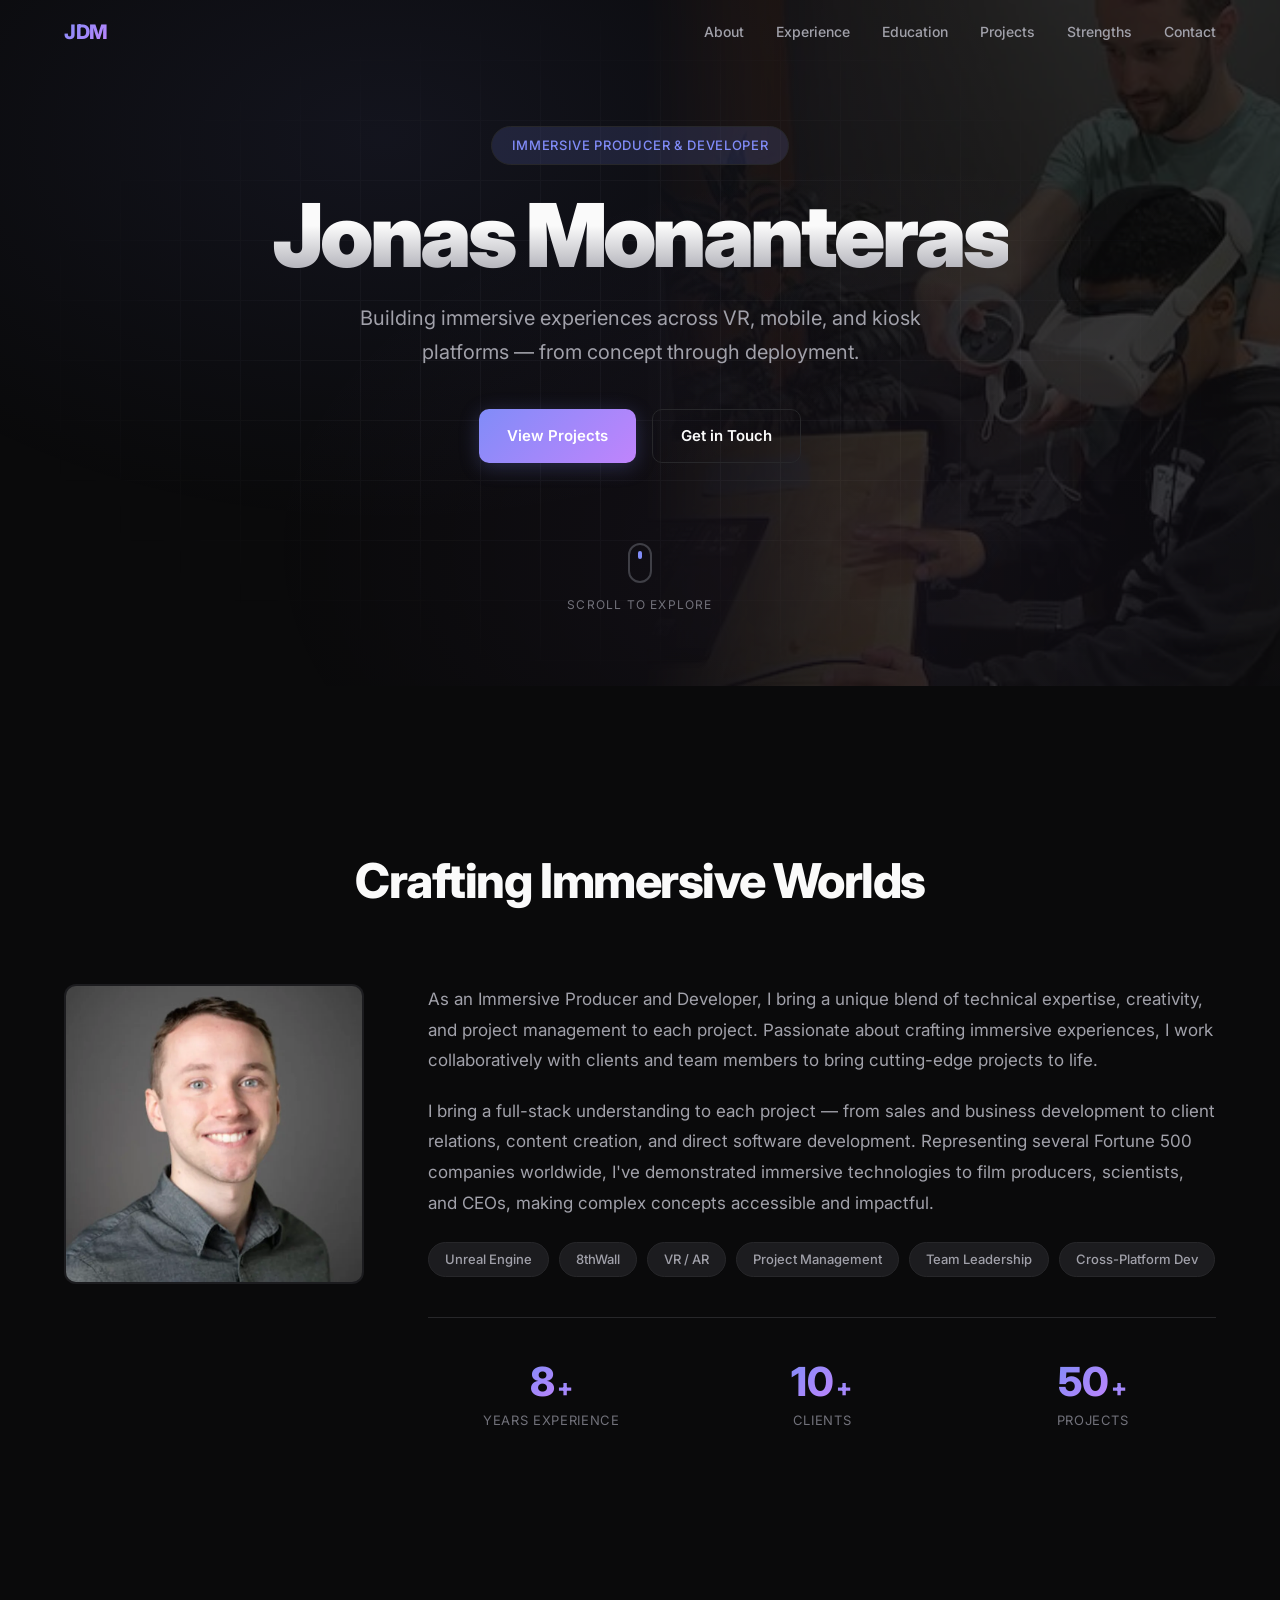
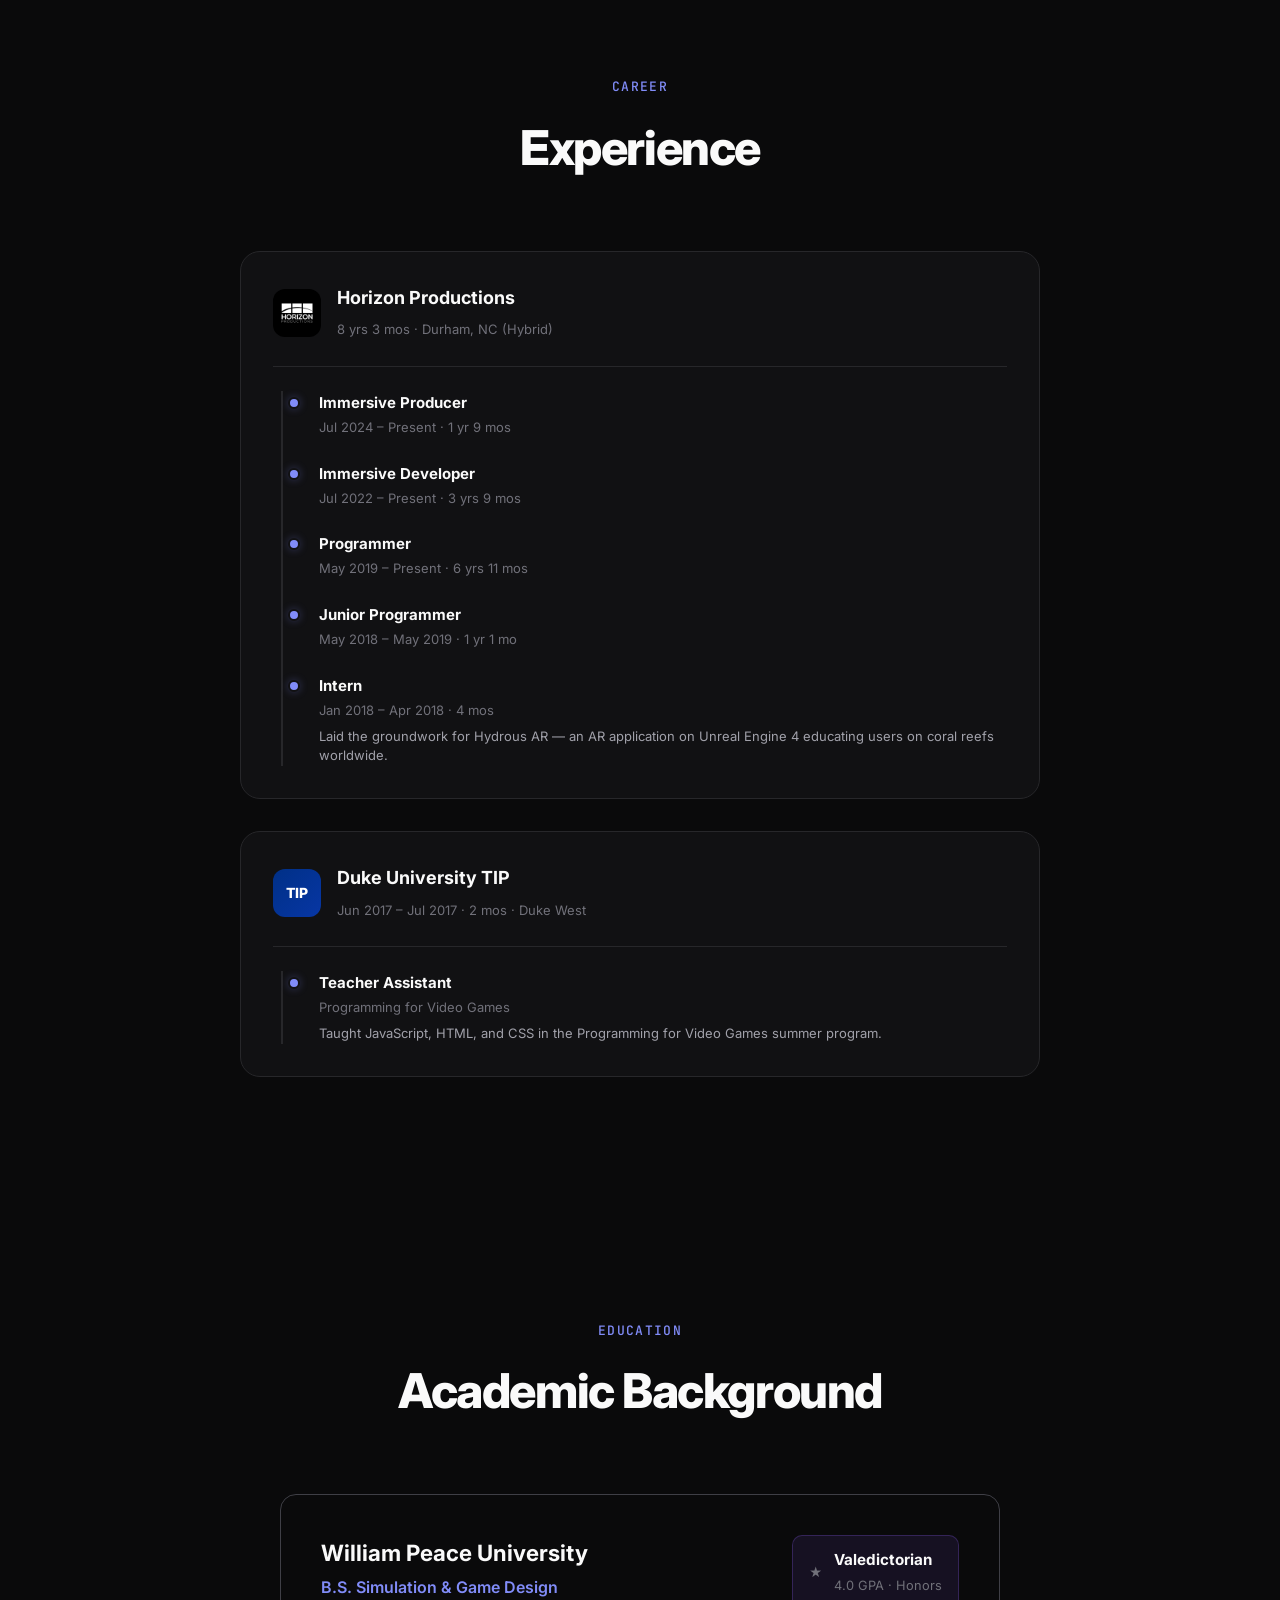
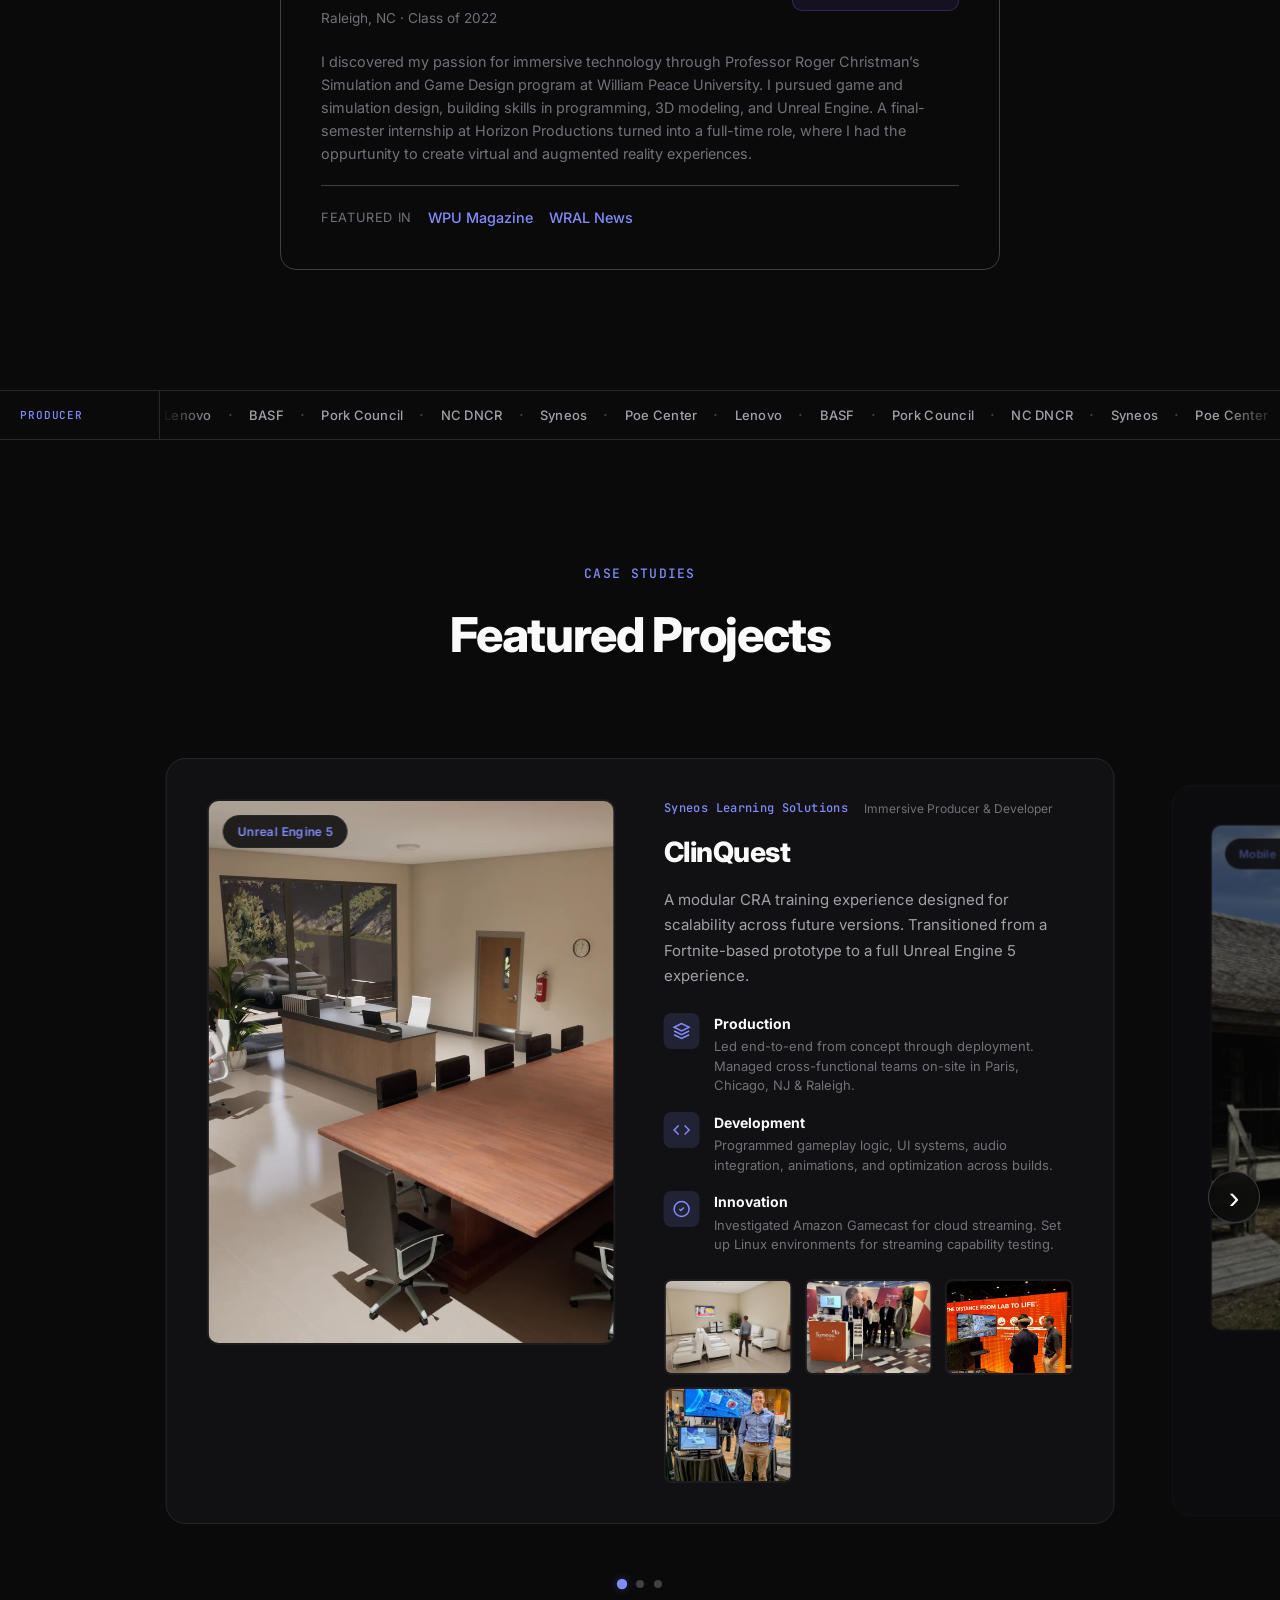
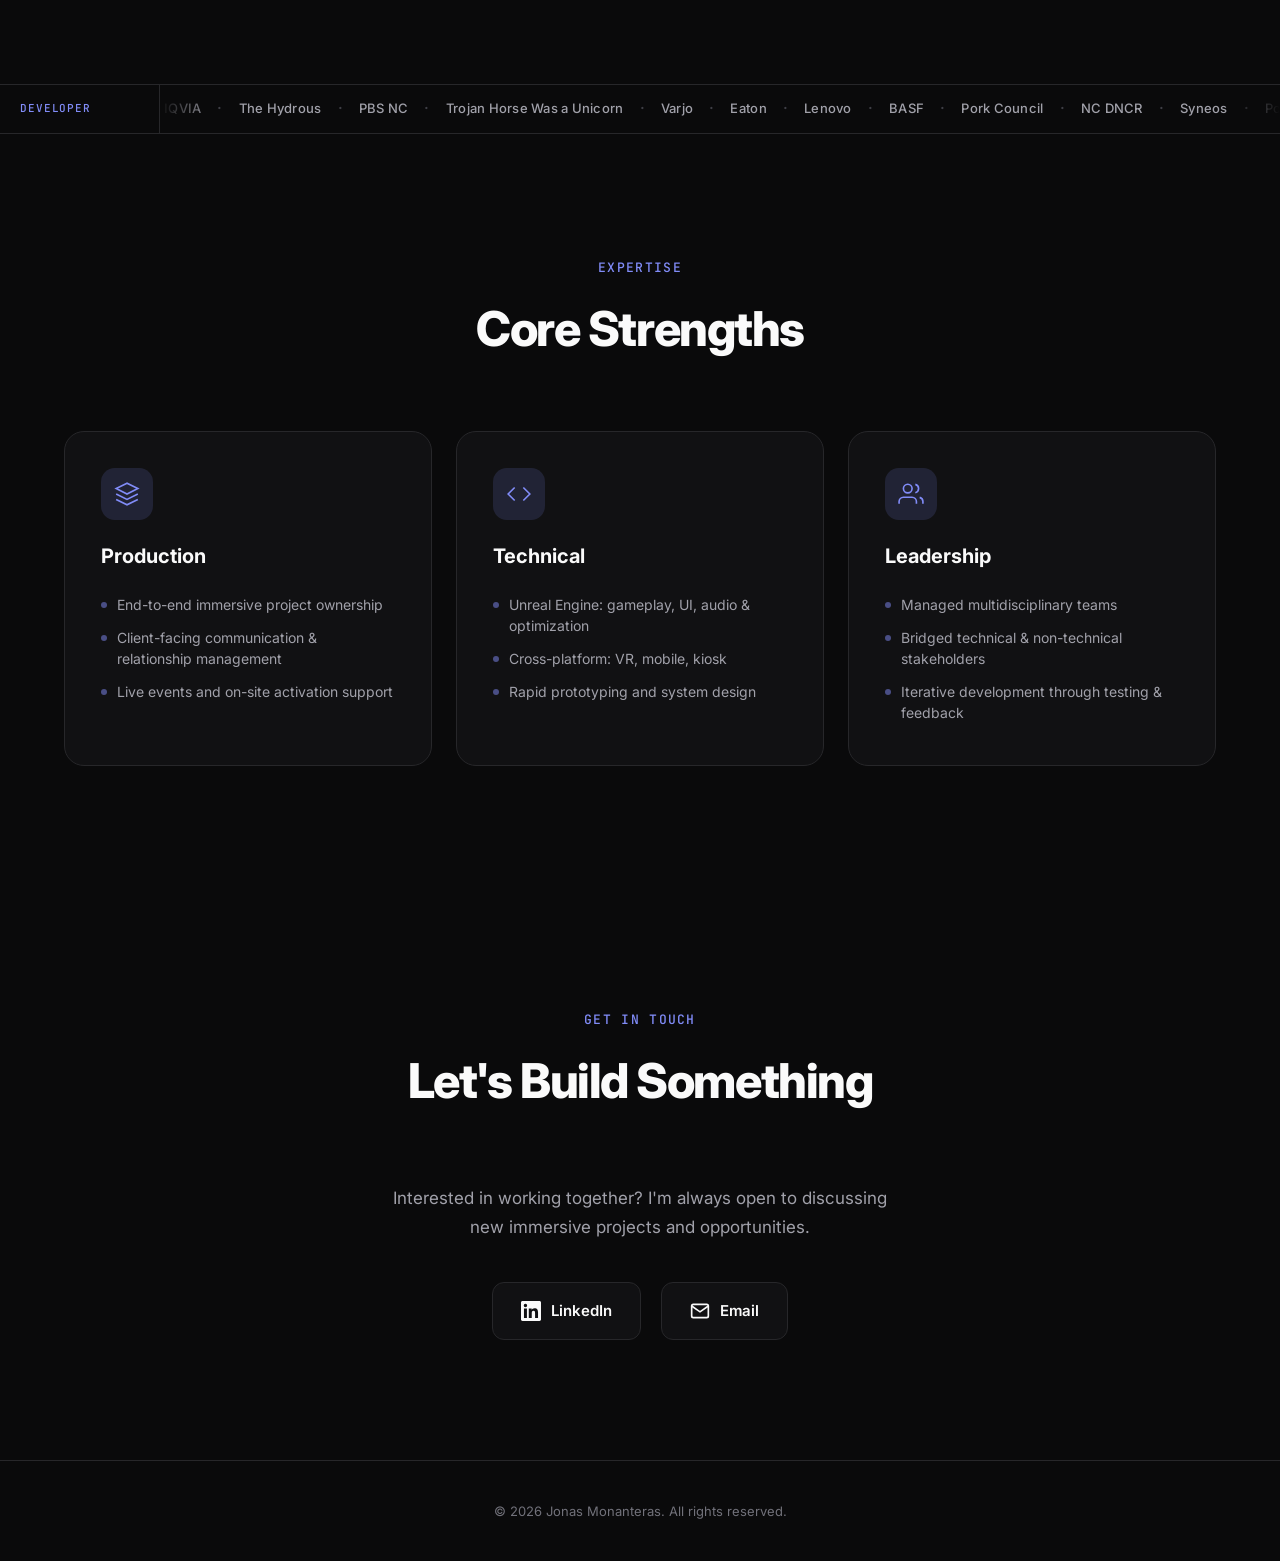
==== commit 91e880f7: "Education section" ====
--- a/index.html
+++ b/index.html
@@ -4,7 +4,7 @@
   <meta charset="UTF-8">
   <meta name="viewport" content="width=device-width, initial-scale=1.0">
   <title>Jonas Monanteras | Immersive Producer & Developer</title>
-  <link rel="stylesheet" href="styles.css?v=13">
+  <link rel="stylesheet" href="styles.css?v=14">
   <link rel="preconnect" href="https://fonts.googleapis.com">
   <link rel="preconnect" href="https://fonts.gstatic.com" crossorigin>
   <link href="https://fonts.googleapis.com/css2?family=Inter:wght@300;400;500;600;700;800;900&family=JetBrains+Mono:wght@400;500&display=swap" rel="stylesheet">
@@ -20,6 +20,7 @@
       <div class="nav-links">
         <a href="#about">About</a>
         <a href="#experience">Experience</a>
+        <a href="#education">Education</a>
         <a href="#projects">Projects</a>
         <a href="#strengths">Strengths</a>
         <a href="#contact">Contact</a>
@@ -216,6 +217,40 @@
     </div>
   </section>
 
+  <!-- Education Section -->
+  <section class="section education" id="education">
+    <div class="container">
+      <div class="section-header">
+        <span class="section-label reveal">Education</span>
+        <h2 class="section-title reveal reveal-delay-1">Academic Background</h2>
+      </div>
+      <div class="education-card reveal reveal-delay-1">
+        <div class="education-main">
+          <div class="education-school">
+            <h3>William Peace University</h3>
+            <span class="education-degree">B.S. Simulation & Game Design</span>
+            <span class="education-meta">Raleigh, NC · Class of 2022</span>
+          </div>
+          <div class="education-highlights">
+            <div class="education-badge">
+              <span class="badge-icon">★</span>
+              <div>
+                <strong>Valedictorian</strong>
+                <span>4.0 GPA · Honors</span>
+              </div>
+            </div>
+          </div>
+        </div>
+        <p class="education-note">I discovered my passion for immersive technology through Professor Roger Christman’s Simulation and Game Design program at William Peace University. I pursued game and simulation design, building skills in programming, 3D modeling, and Unreal Engine. A final-semester internship at Horizon Productions turned into a full-time role, where I had the oppurtunity to create virtual and augmented reality experiences.</p>
+        <div class="education-press">
+          <span class="education-press-label">Featured in</span>
+          <a href="https://peace.edu/virtual-reality-on-the-horizon/" target="_blank" rel="noopener">WPU Magazine</a>
+          <a href="https://www.wral.com/story/william-peace-graduate-makes-virtual-dreams-a-reality/20303318/" target="_blank" rel="noopener">WRAL News</a>
+        </div>
+      </div>
+    </div>
+  </section>
+
   <!-- Clients Strip: Producer -->
   <div class="clients-strip" id="clientsProducer"></div>
 
--- a/styles.css
+++ b/styles.css
@@ -479,6 +479,107 @@
   letter-spacing: -0.03em;
 }
 
+/* ===== Education ===== */
+.education-card {
+  background: var(--card-bg);
+  border: 1px solid var(--border-light);
+  border-radius: 16px;
+  padding: 2.5rem;
+  max-width: 720px;
+  margin: 0 auto;
+}
+
+.education-main {
+  display: flex;
+  justify-content: space-between;
+  align-items: flex-start;
+  gap: 2rem;
+  margin-bottom: 1.25rem;
+}
+
+.education-school h3 {
+  font-size: 1.4rem;
+  margin-bottom: 0.25rem;
+}
+
+.education-degree {
+  display: block;
+  color: var(--accent);
+  font-weight: 600;
+  font-size: 1rem;
+  margin-bottom: 0.25rem;
+}
+
+.education-meta {
+  color: var(--text-dim);
+  font-size: 0.85rem;
+}
+
+.education-badge {
+  display: flex;
+  align-items: center;
+  gap: 0.75rem;
+  background: rgba(139, 92, 246, 0.1);
+  border: 1px solid rgba(139, 92, 246, 0.25);
+  border-radius: 10px;
+  padding: 0.75rem 1rem;
+  white-space: nowrap;
+}
+
+.badge-icon {
+  font-size: 1.3rem;
+  color: var(--accent);
+}
+
+.education-badge strong {
+  display: block;
+  font-size: 0.95rem;
+}
+
+.education-badge span {
+  font-size: 0.8rem;
+  color: var(--text-dim);
+}
+
+.education-note {
+  color: var(--text-dim);
+  font-size: 0.9rem;
+  line-height: 1.6;
+  margin-bottom: 1.25rem;
+}
+
+.education-press {
+  display: flex;
+  align-items: center;
+  gap: 1rem;
+  padding-top: 1.25rem;
+  border-top: 1px solid var(--border-light);
+}
+
+.education-press-label {
+  color: var(--text-dim);
+  font-size: 0.8rem;
+  text-transform: uppercase;
+  letter-spacing: 0.05em;
+}
+
+.education-press a {
+  color: var(--accent);
+  font-size: 0.9rem;
+  font-weight: 500;
+  text-decoration: none;
+  transition: opacity 0.2s;
+}
+
+.education-press a:hover {
+  opacity: 0.7;
+}
+
+@media (max-width: 768px) {
+  .education-card { padding: 1.5rem; }
+  .education-main { flex-direction: column; gap: 1rem; }
+}
+
 /* ===== Clients Strip ===== */
 @keyframes marquee-left {
   from { transform: translateX(0); }
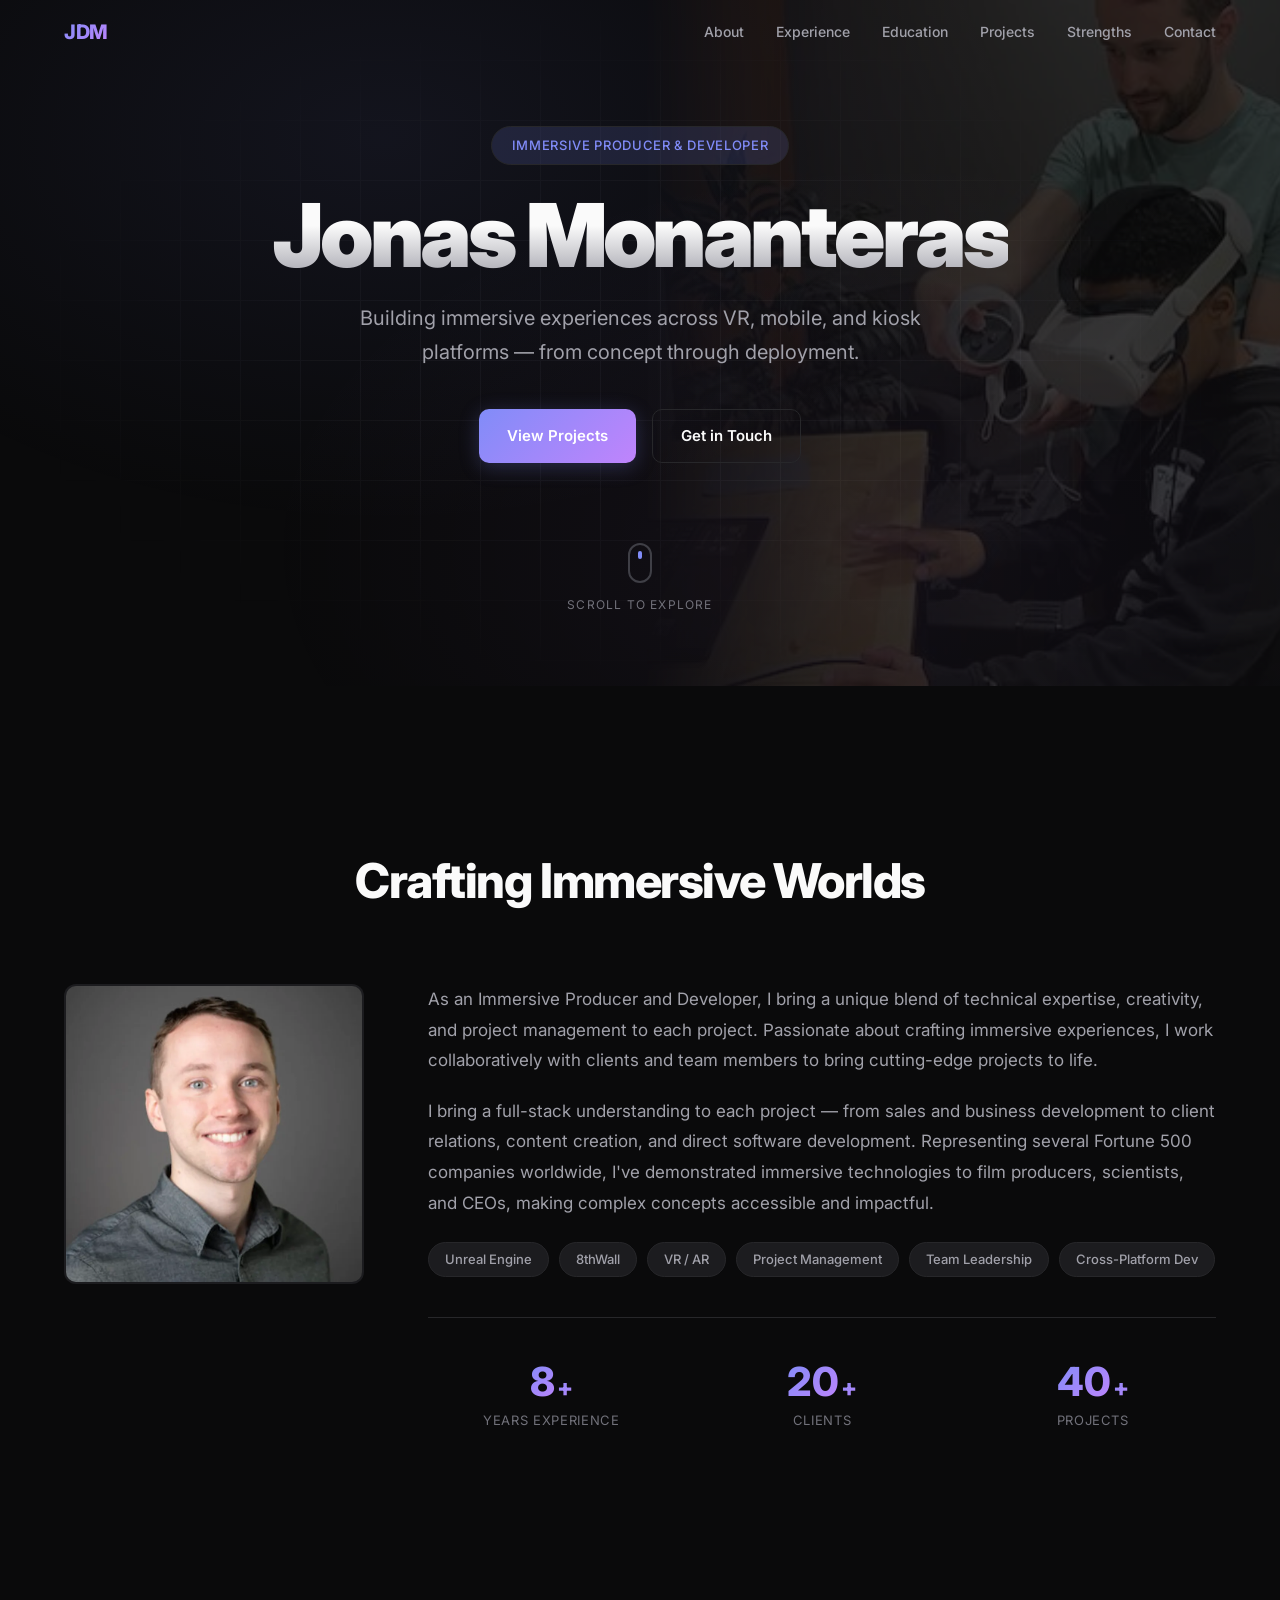
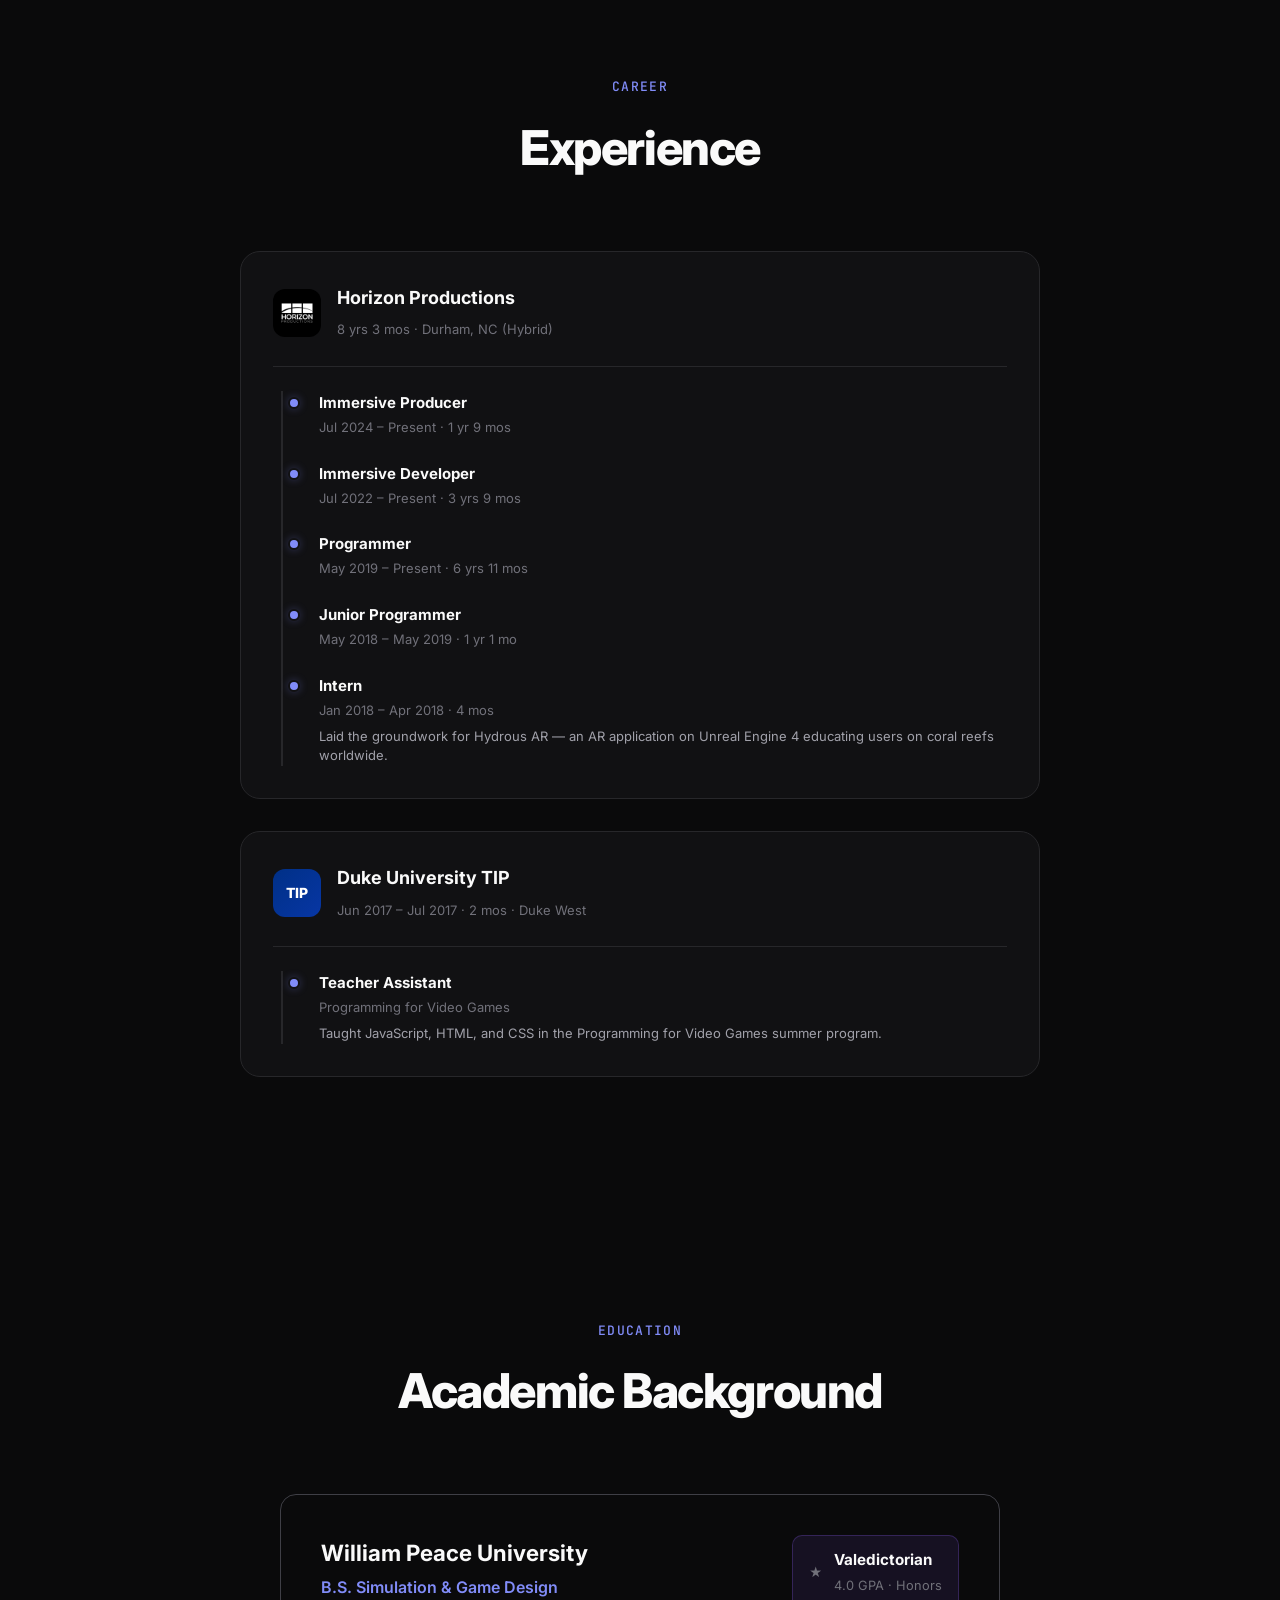
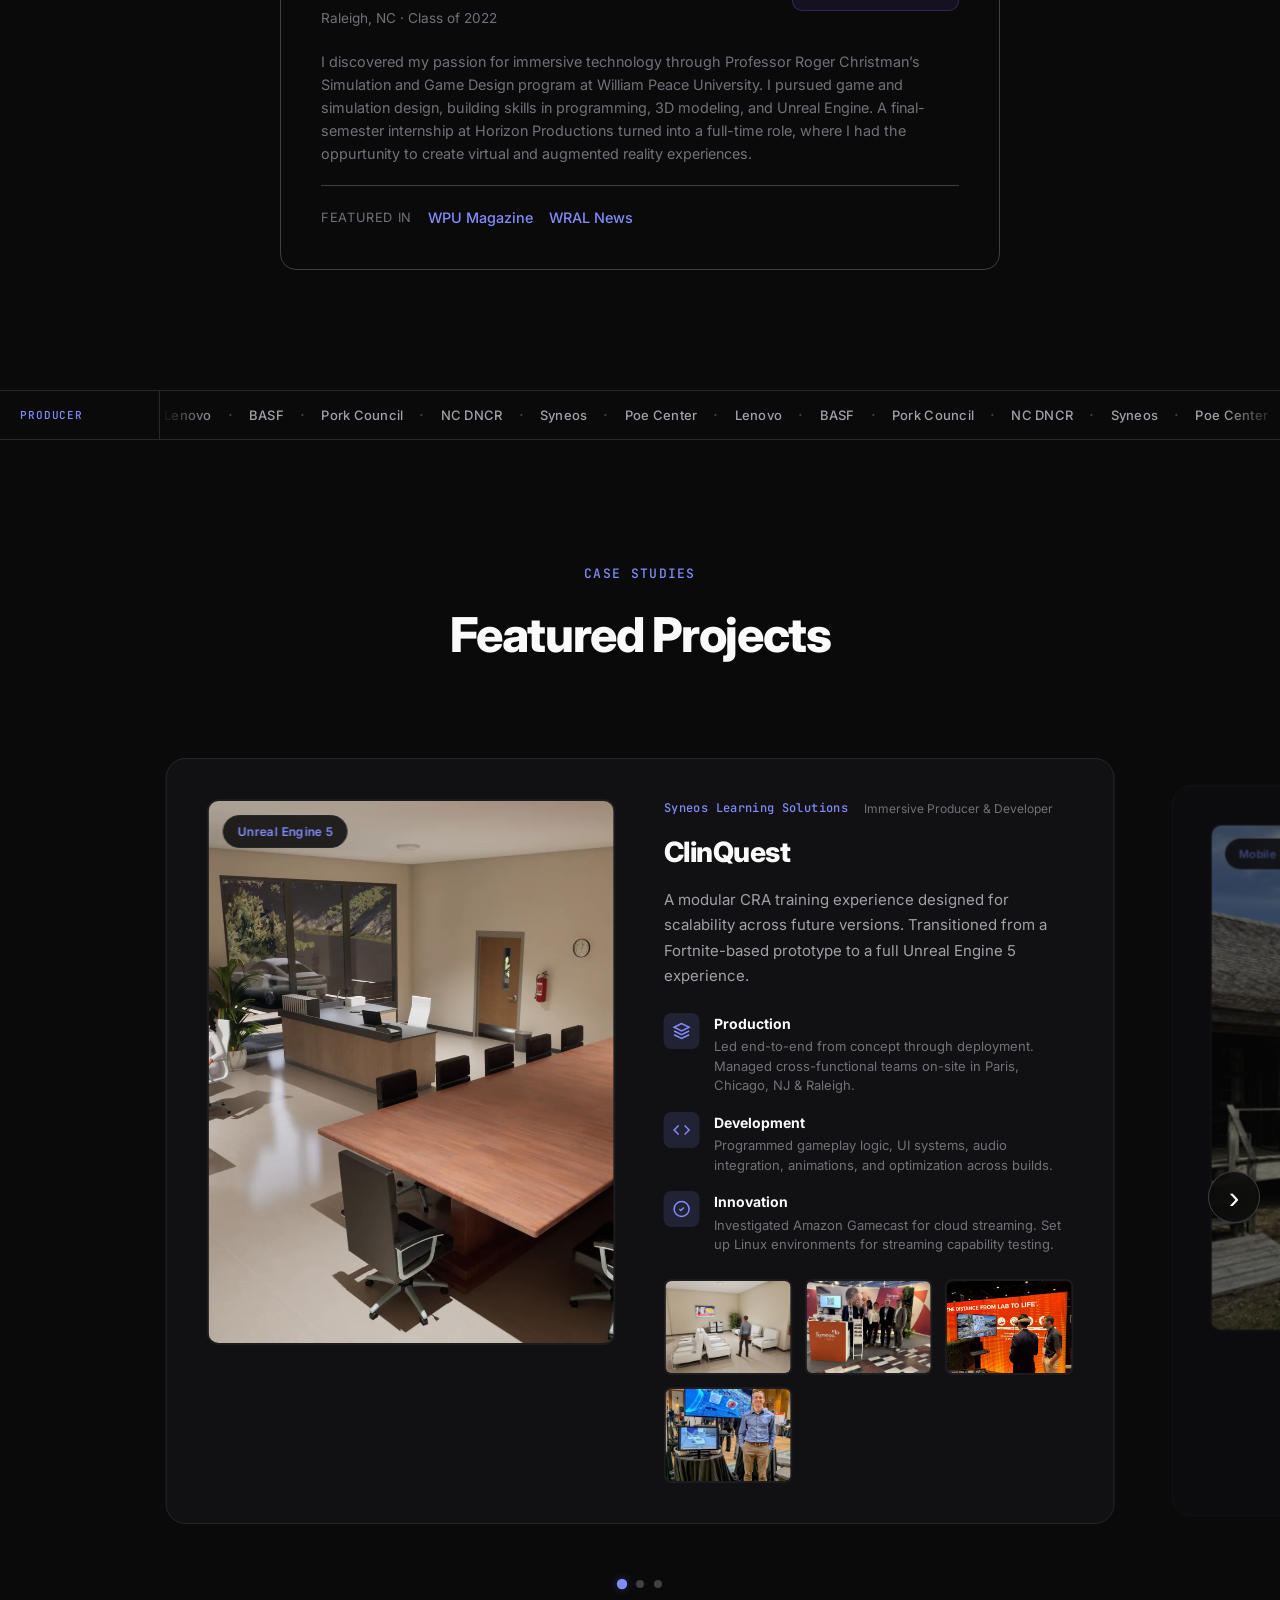
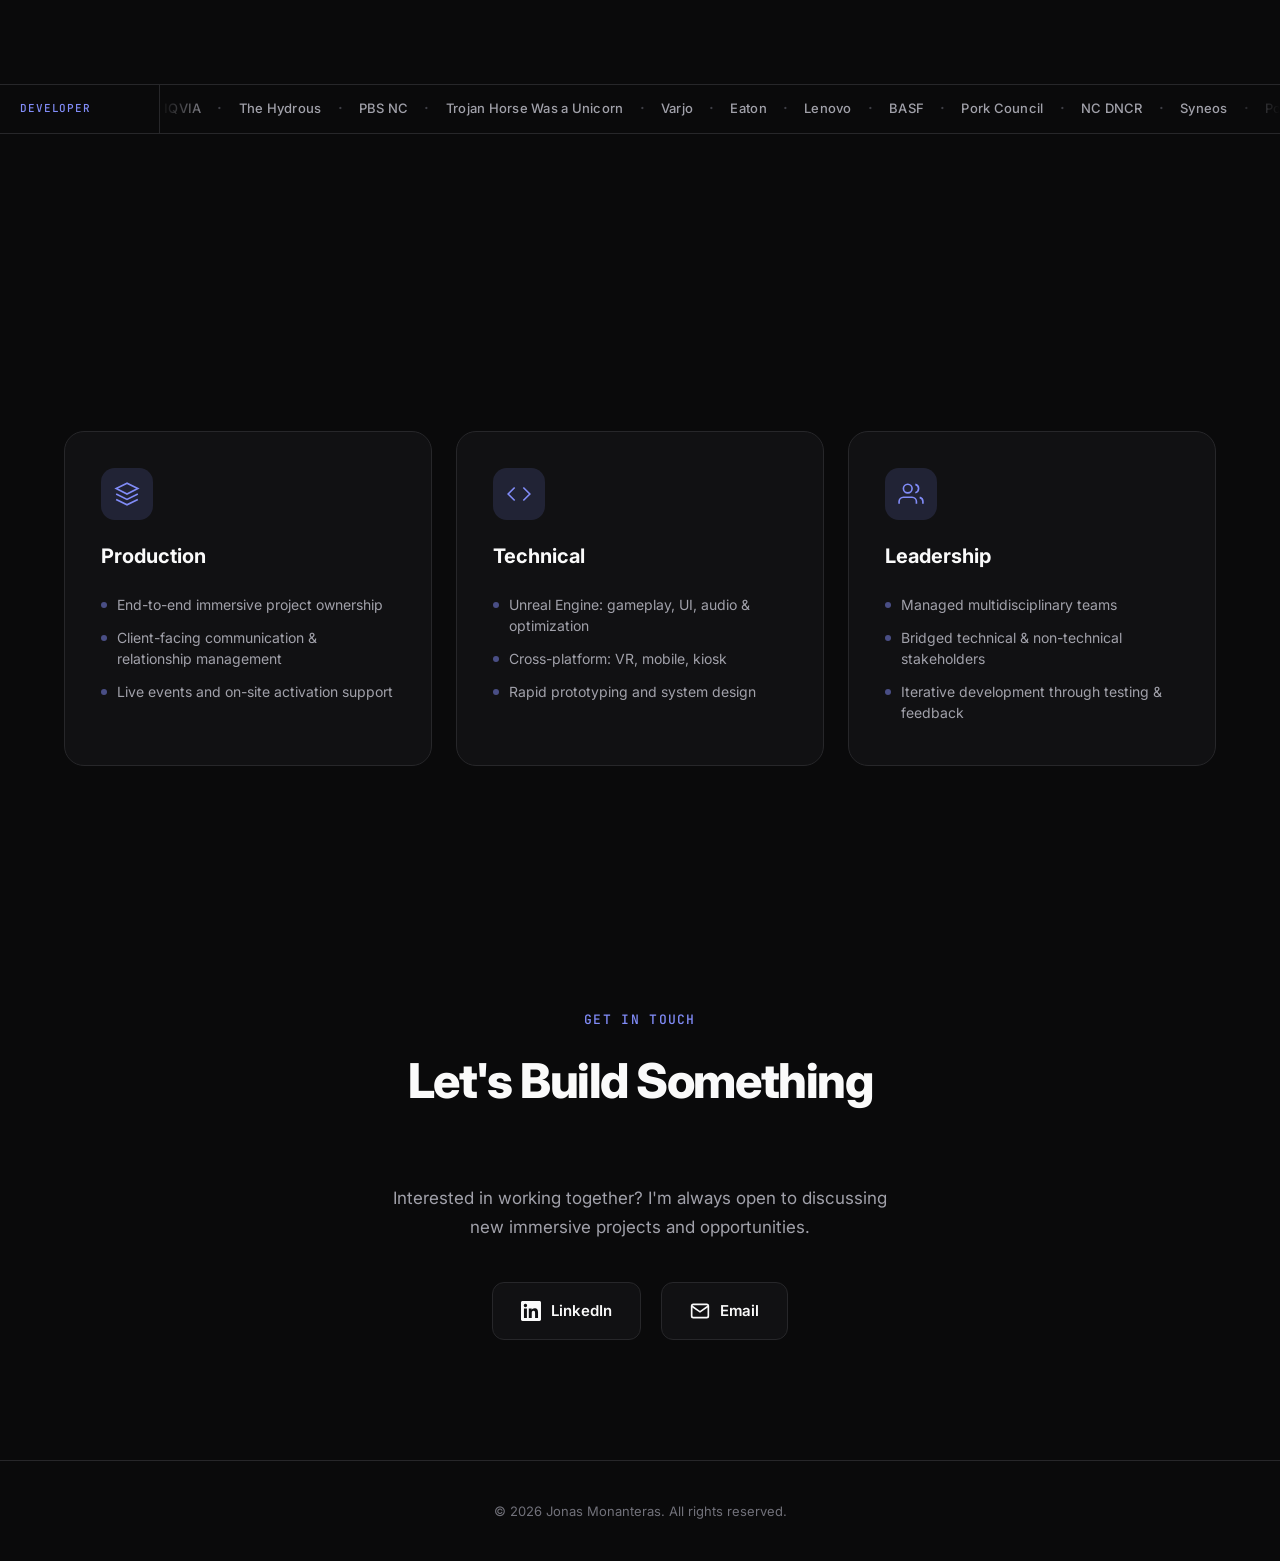
==== commit e497df74: "Updated info" ====
--- a/index.html
+++ b/index.html
@@ -123,13 +123,13 @@
             </div>
             <div class="stat">
               <div class="stat-top">
-                <span class="stat-number" data-count="10">0</span><span class="stat-suffix">+</span>
+                <span class="stat-number" data-count="20">0</span><span class="stat-suffix">+</span>
               </div>
               <span class="stat-label">Clients</span>
             </div>
             <div class="stat">
               <div class="stat-top">
-                <span class="stat-number" data-count="50">0</span><span class="stat-suffix">+</span>
+                <span class="stat-number" data-count="40">0</span><span class="stat-suffix">+</span>
               </div>
               <span class="stat-label">projects</span>
             </div>
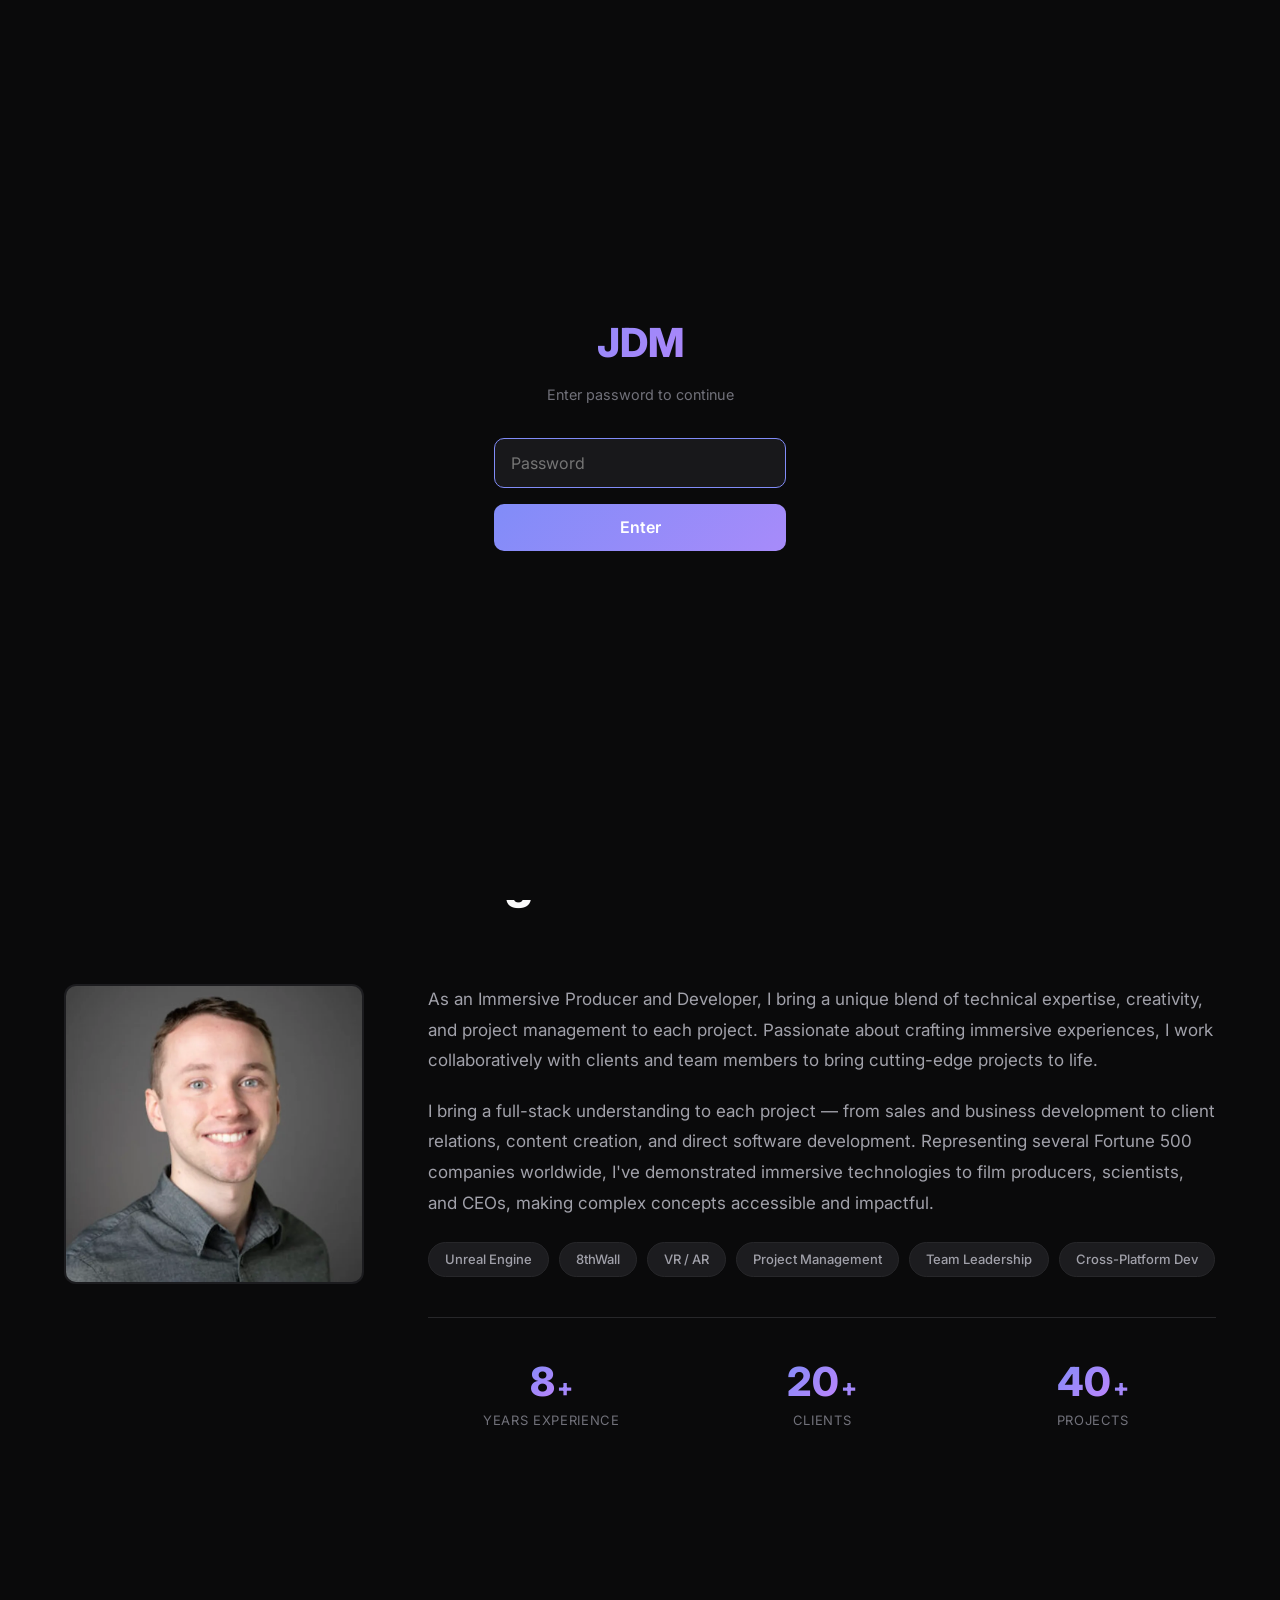
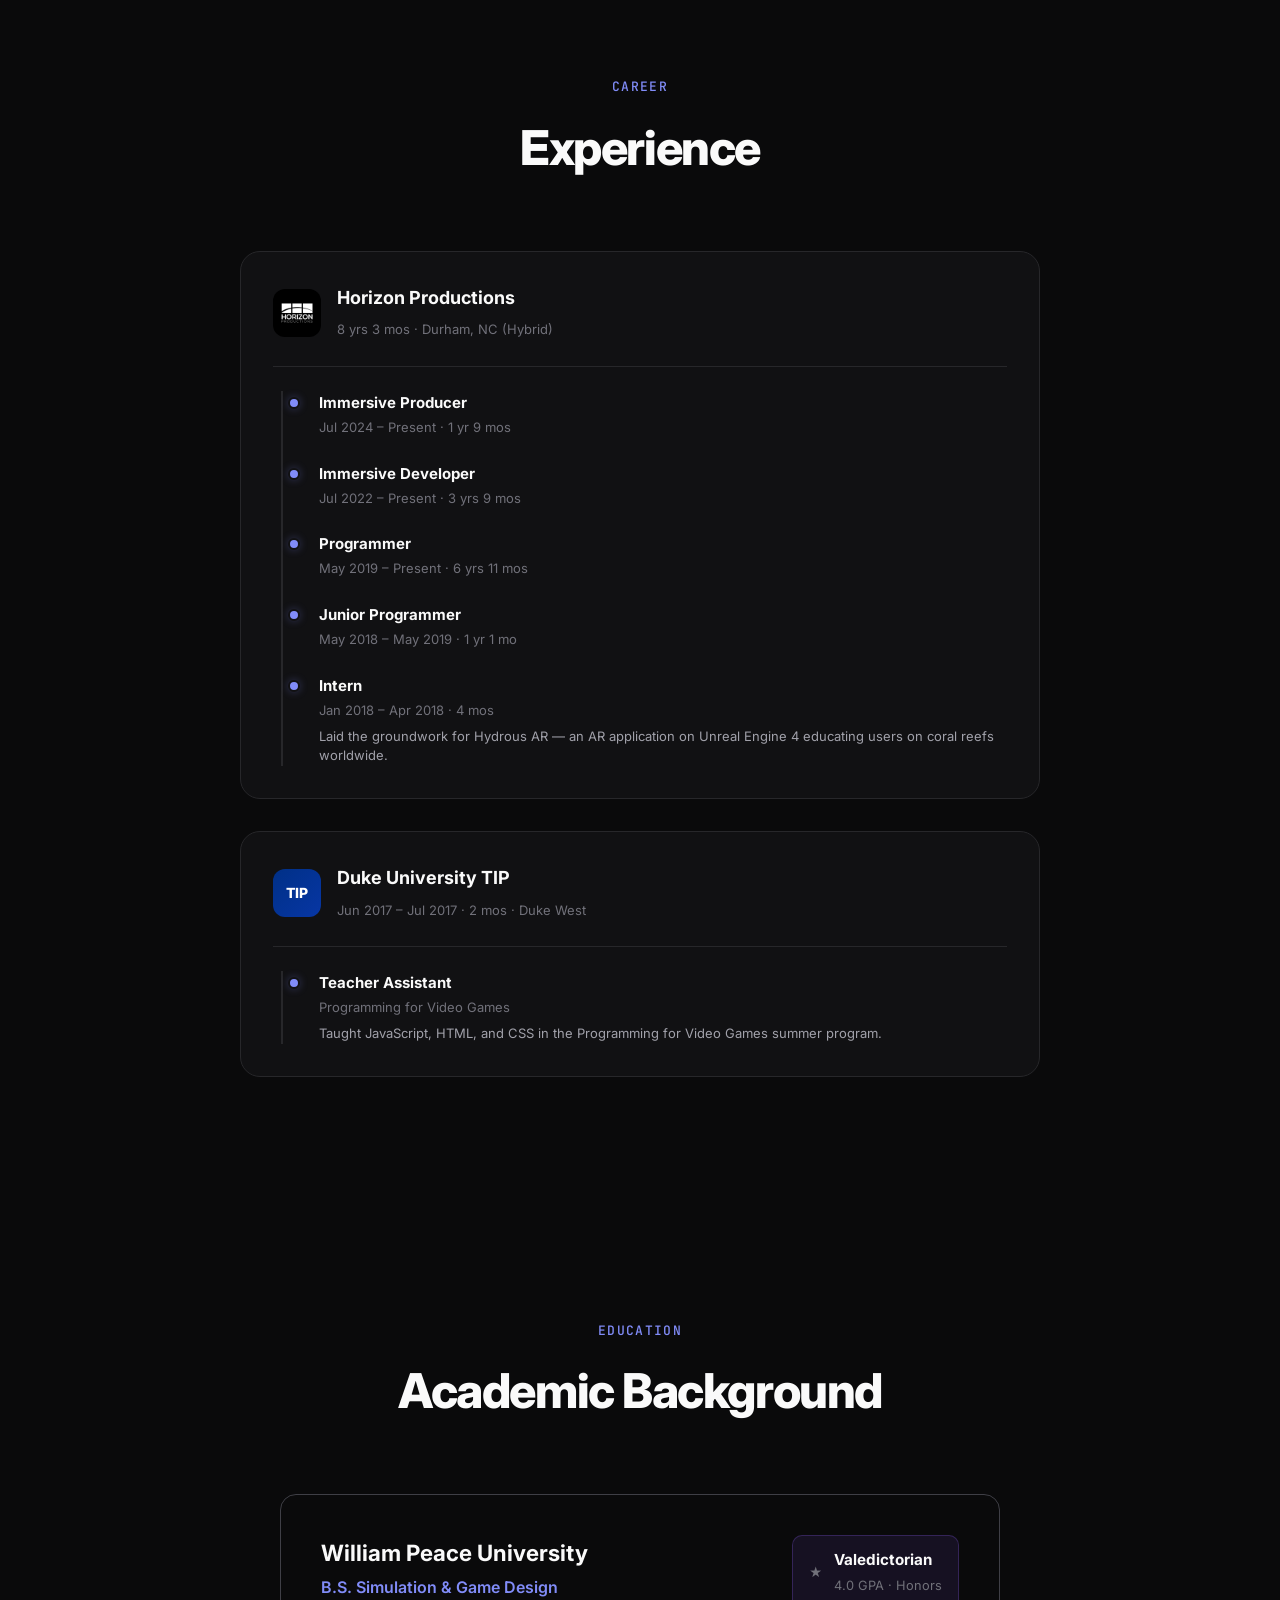
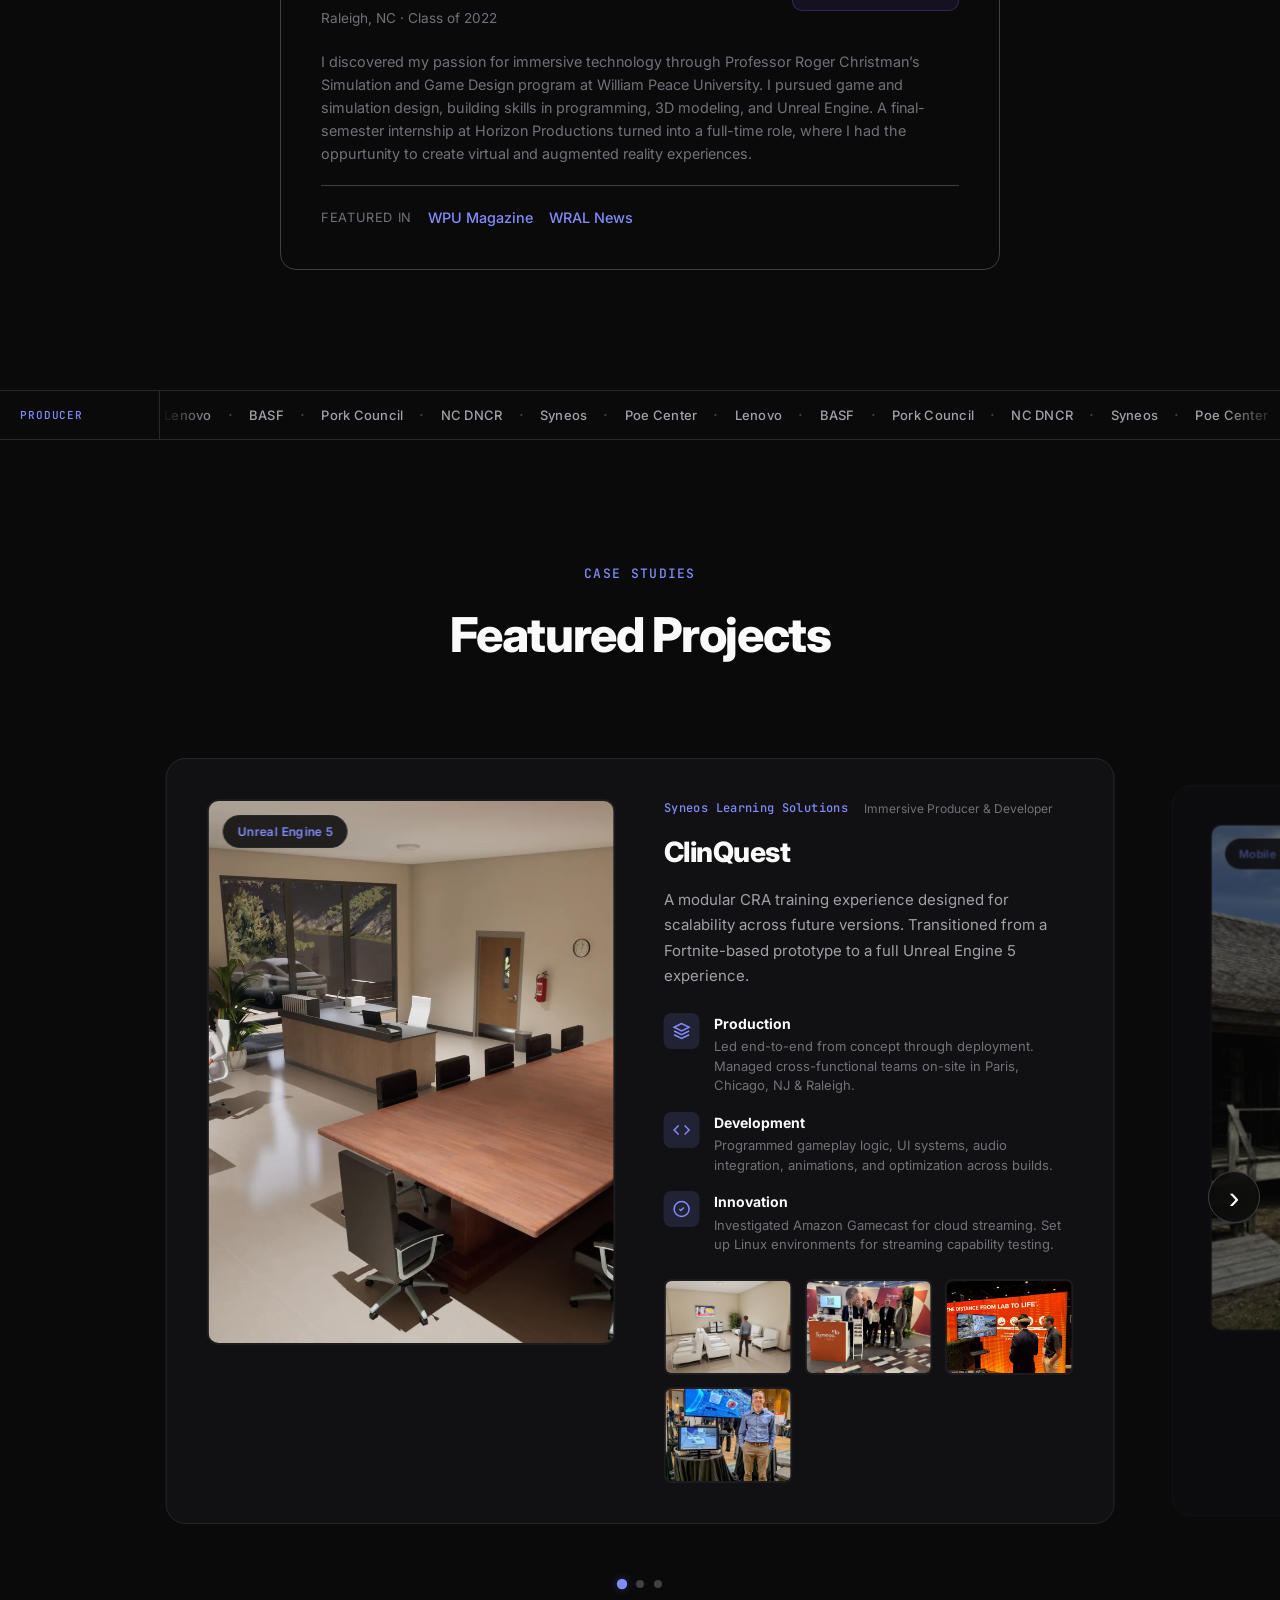
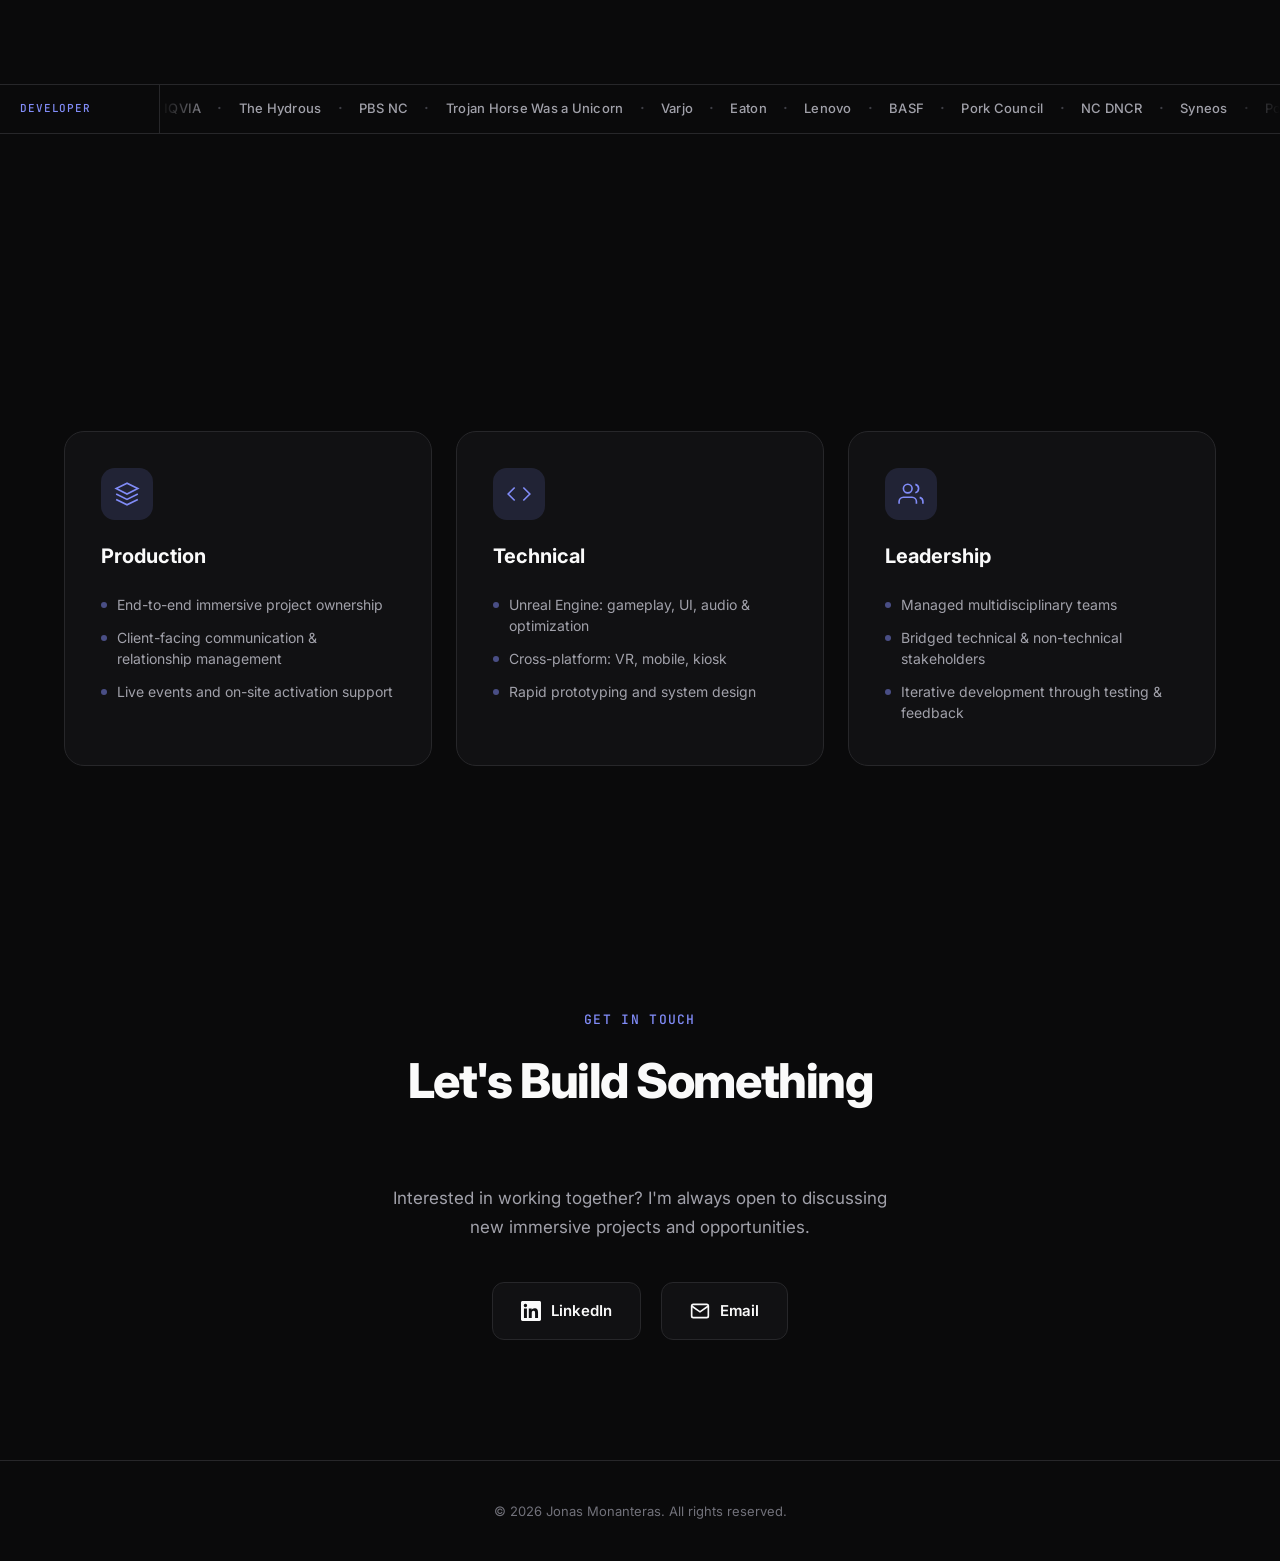
==== commit bbdadefd: "Password protected" ====
--- a/index.html
+++ b/index.html
@@ -4,12 +4,53 @@
   <meta charset="UTF-8">
   <meta name="viewport" content="width=device-width, initial-scale=1.0">
   <title>Jonas Monanteras | Immersive Producer & Developer</title>
-  <link rel="stylesheet" href="styles.css?v=14">
+  <link rel="stylesheet" href="styles.css?v=15">
   <link rel="preconnect" href="https://fonts.googleapis.com">
   <link rel="preconnect" href="https://fonts.gstatic.com" crossorigin>
   <link href="https://fonts.googleapis.com/css2?family=Inter:wght@300;400;500;600;700;800;900&family=JetBrains+Mono:wght@400;500&display=swap" rel="stylesheet">
 </head>
 <body>
+  <!-- Login Screen -->
+  <div class="login-screen" id="loginScreen">
+    <div class="login-card">
+      <h1 class="login-title">JDM</h1>
+      <p class="login-subtitle">Enter password to continue</p>
+      <form id="loginForm" autocomplete="off">
+        <input type="password" id="loginPassword" class="login-input" placeholder="Password" autofocus>
+        <button type="submit" class="login-btn">Enter</button>
+      </form>
+      <p class="login-error" id="loginError">Incorrect password</p>
+    </div>
+  </div>
+  <script>
+    (function() {
+      var HASH = 'cf6d343f652309bab400c4bab70329d352512831d4aa0f4b8ea5474dddb1f8e0';
+      var screen = document.getElementById('loginScreen');
+      if (sessionStorage.getItem('portfolio_auth') === '1') {
+        screen.style.display = 'none';
+        document.body.classList.add('unlocked');
+      }
+      async function sha256(str) {
+        var buf = await crypto.subtle.digest('SHA-256', new TextEncoder().encode(str));
+        return Array.from(new Uint8Array(buf)).map(function(b) { return b.toString(16).padStart(2, '0'); }).join('');
+      }
+      document.getElementById('loginForm').addEventListener('submit', async function(e) {
+        e.preventDefault();
+        var hash = await sha256(document.getElementById('loginPassword').value);
+        if (hash === HASH) {
+          sessionStorage.setItem('portfolio_auth', '1');
+          screen.style.transition = 'opacity 0.4s ease';
+          screen.style.opacity = '0';
+          document.body.classList.add('unlocked');
+          setTimeout(function() { screen.style.display = 'none'; }, 400);
+        } else {
+          document.getElementById('loginError').classList.add('visible');
+          document.getElementById('loginPassword').value = '';
+        }
+      });
+    })();
+  </script>
+
   <!-- Cursor glow effect -->
   <div class="cursor-glow" id="cursorGlow"></div>
 
--- a/styles.css
+++ b/styles.css
@@ -1,3 +1,83 @@
+/* ===== Login Screen ===== */
+.login-screen {
+  position: fixed;
+  inset: 0;
+  z-index: 10000;
+  background: #0a0a0b;
+  display: flex;
+  align-items: center;
+  justify-content: center;
+}
+
+body.unlocked .login-screen { display: none; }
+
+.login-card {
+  text-align: center;
+  max-width: 340px;
+  width: 100%;
+  padding: 0 1.5rem;
+}
+
+.login-title {
+  font-size: 2.5rem;
+  font-weight: 800;
+  background: linear-gradient(135deg, #818cf8, #c084fc);
+  -webkit-background-clip: text;
+  -webkit-text-fill-color: transparent;
+  background-clip: text;
+  margin-bottom: 0.5rem;
+}
+
+.login-subtitle {
+  color: #71717a;
+  font-size: 0.9rem;
+  margin-bottom: 2rem;
+}
+
+.login-input {
+  width: 100%;
+  padding: 0.85rem 1rem;
+  background: #18181b;
+  border: 1px solid #3f3f46;
+  border-radius: 10px;
+  color: #fafafa;
+  font-family: 'Inter', sans-serif;
+  font-size: 1rem;
+  outline: none;
+  transition: border-color 0.2s;
+  margin-bottom: 1rem;
+}
+
+.login-input:focus {
+  border-color: #818cf8;
+}
+
+.login-btn {
+  width: 100%;
+  padding: 0.85rem;
+  background: linear-gradient(135deg, #818cf8, #a78bfa);
+  border: none;
+  border-radius: 10px;
+  color: #fff;
+  font-family: 'Inter', sans-serif;
+  font-size: 1rem;
+  font-weight: 600;
+  cursor: pointer;
+  transition: opacity 0.2s;
+}
+
+.login-btn:hover { opacity: 0.85; }
+
+.login-error {
+  color: #f87171;
+  font-size: 0.85rem;
+  margin-top: 1rem;
+  opacity: 0;
+  transition: opacity 0.2s;
+}
+
+.login-error.visible { opacity: 1; }
+
 /* ===== Reset & Base ===== */
 *, *::before, *::after {
   margin: 0;
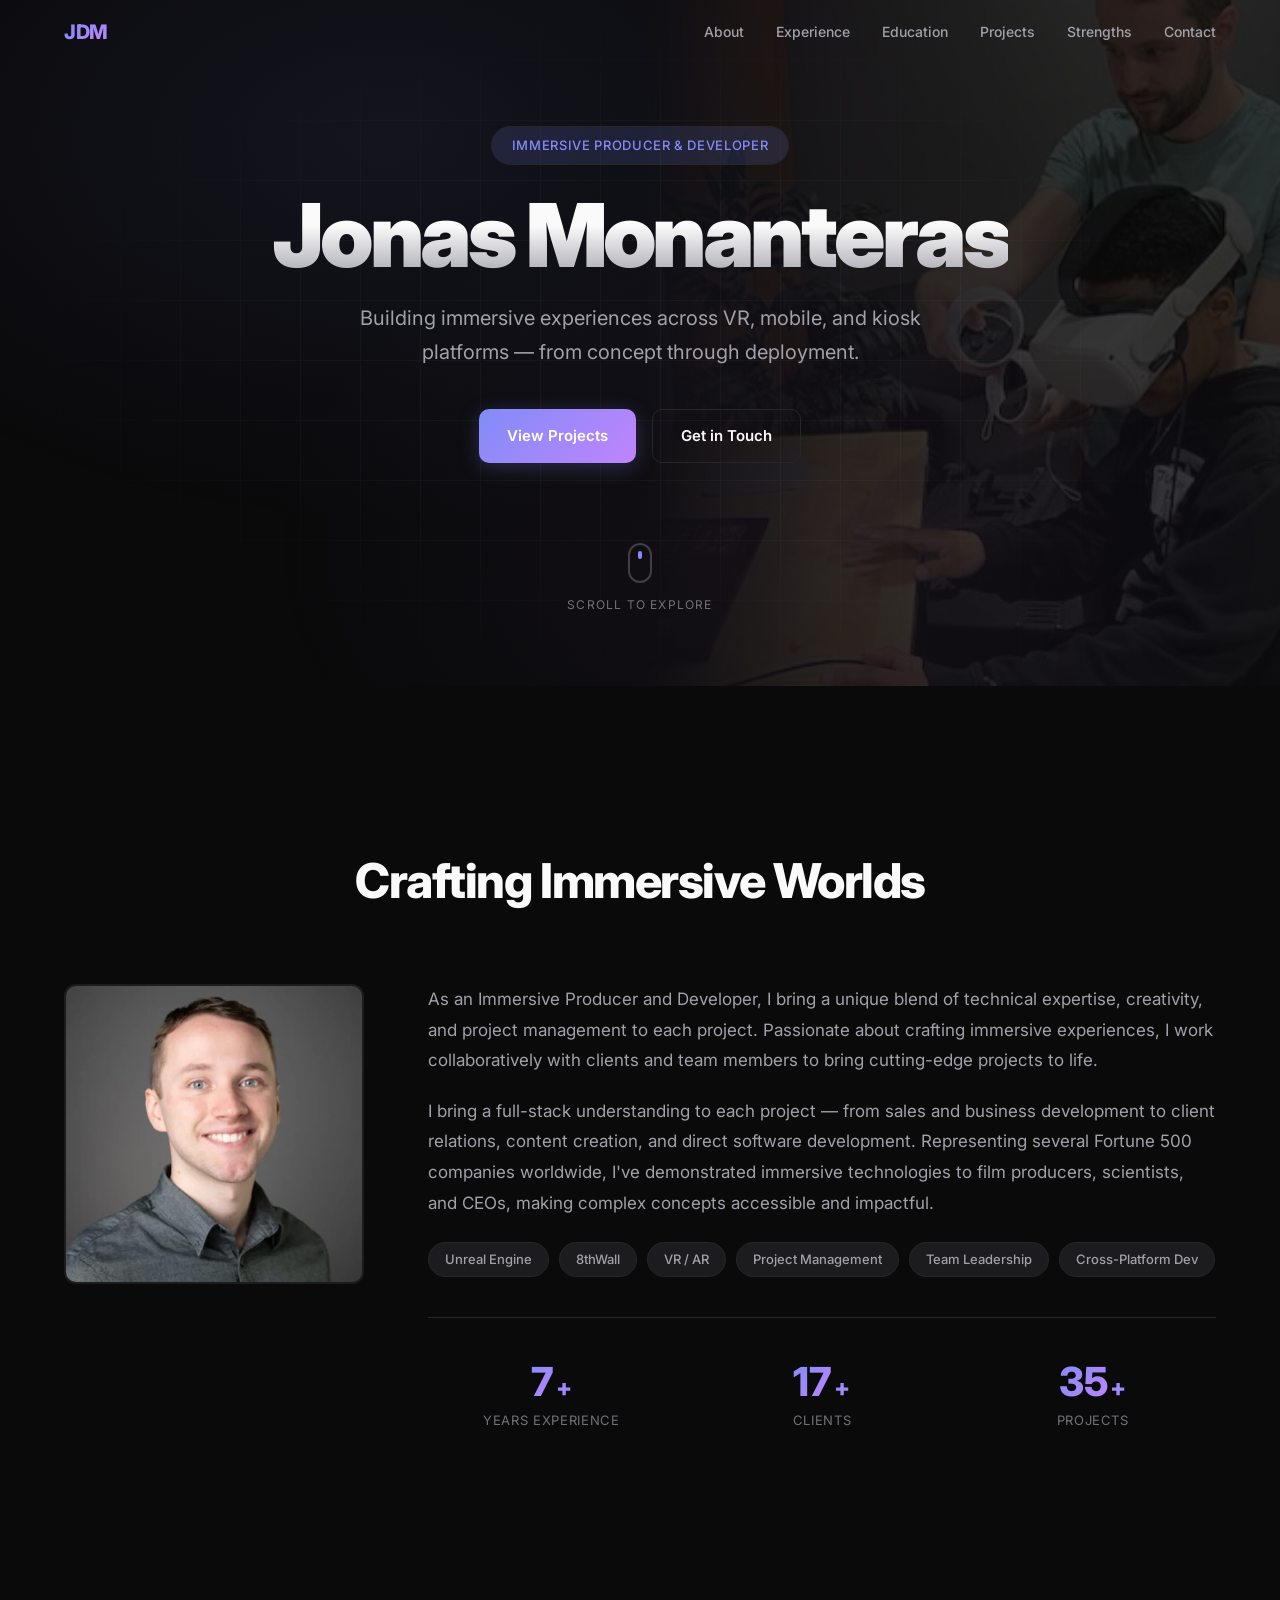
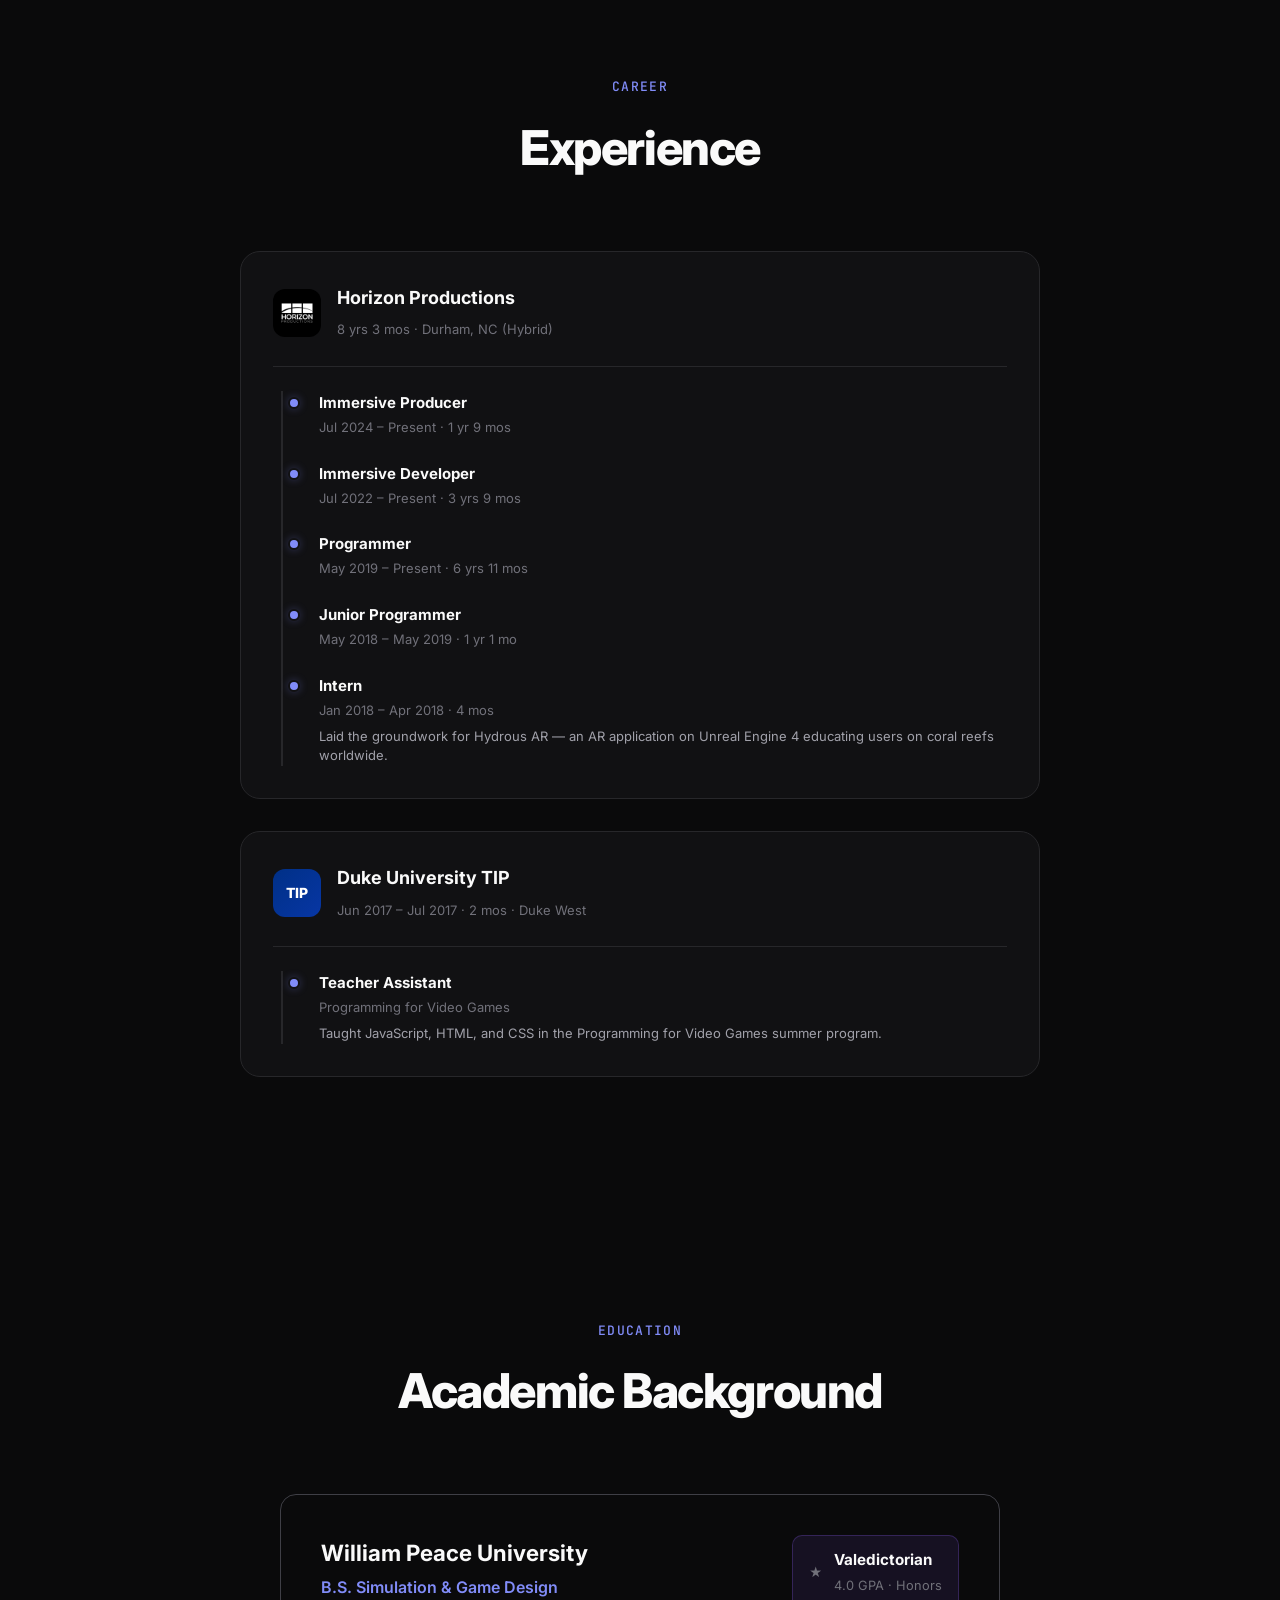
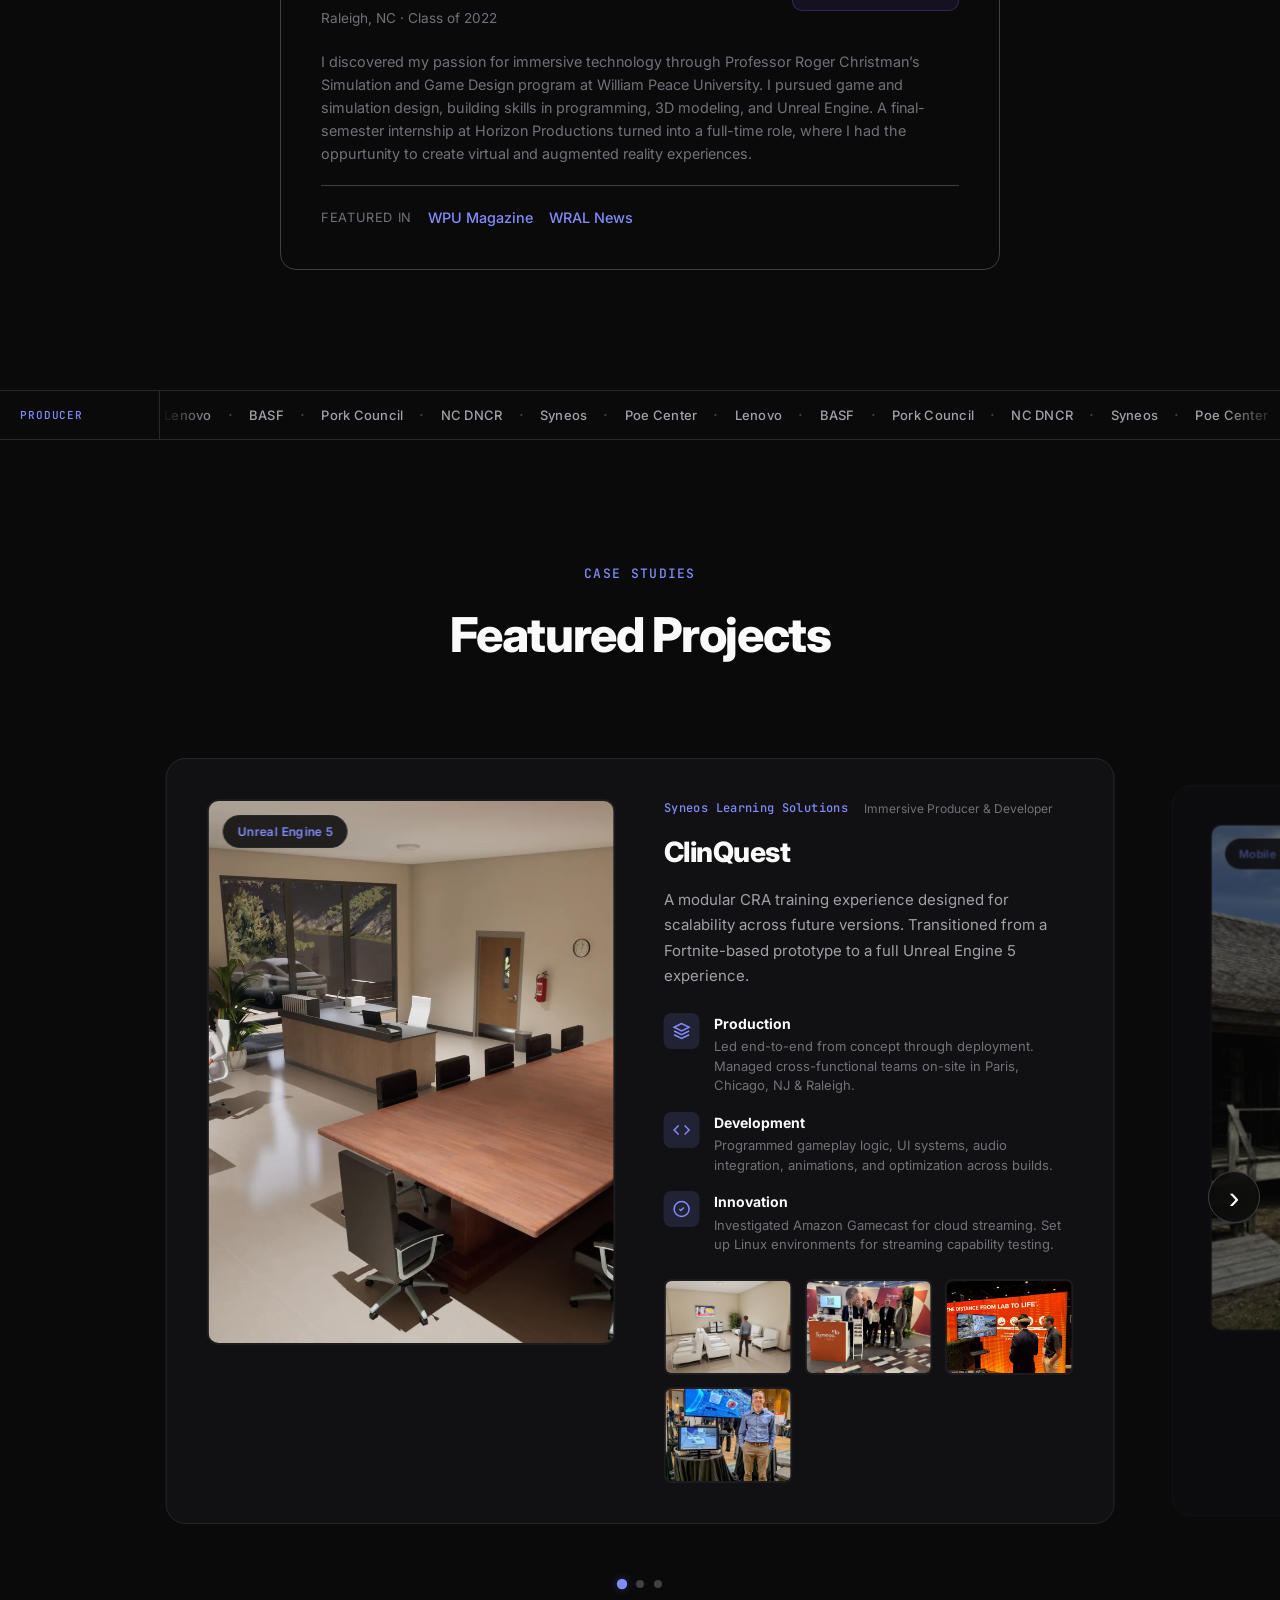
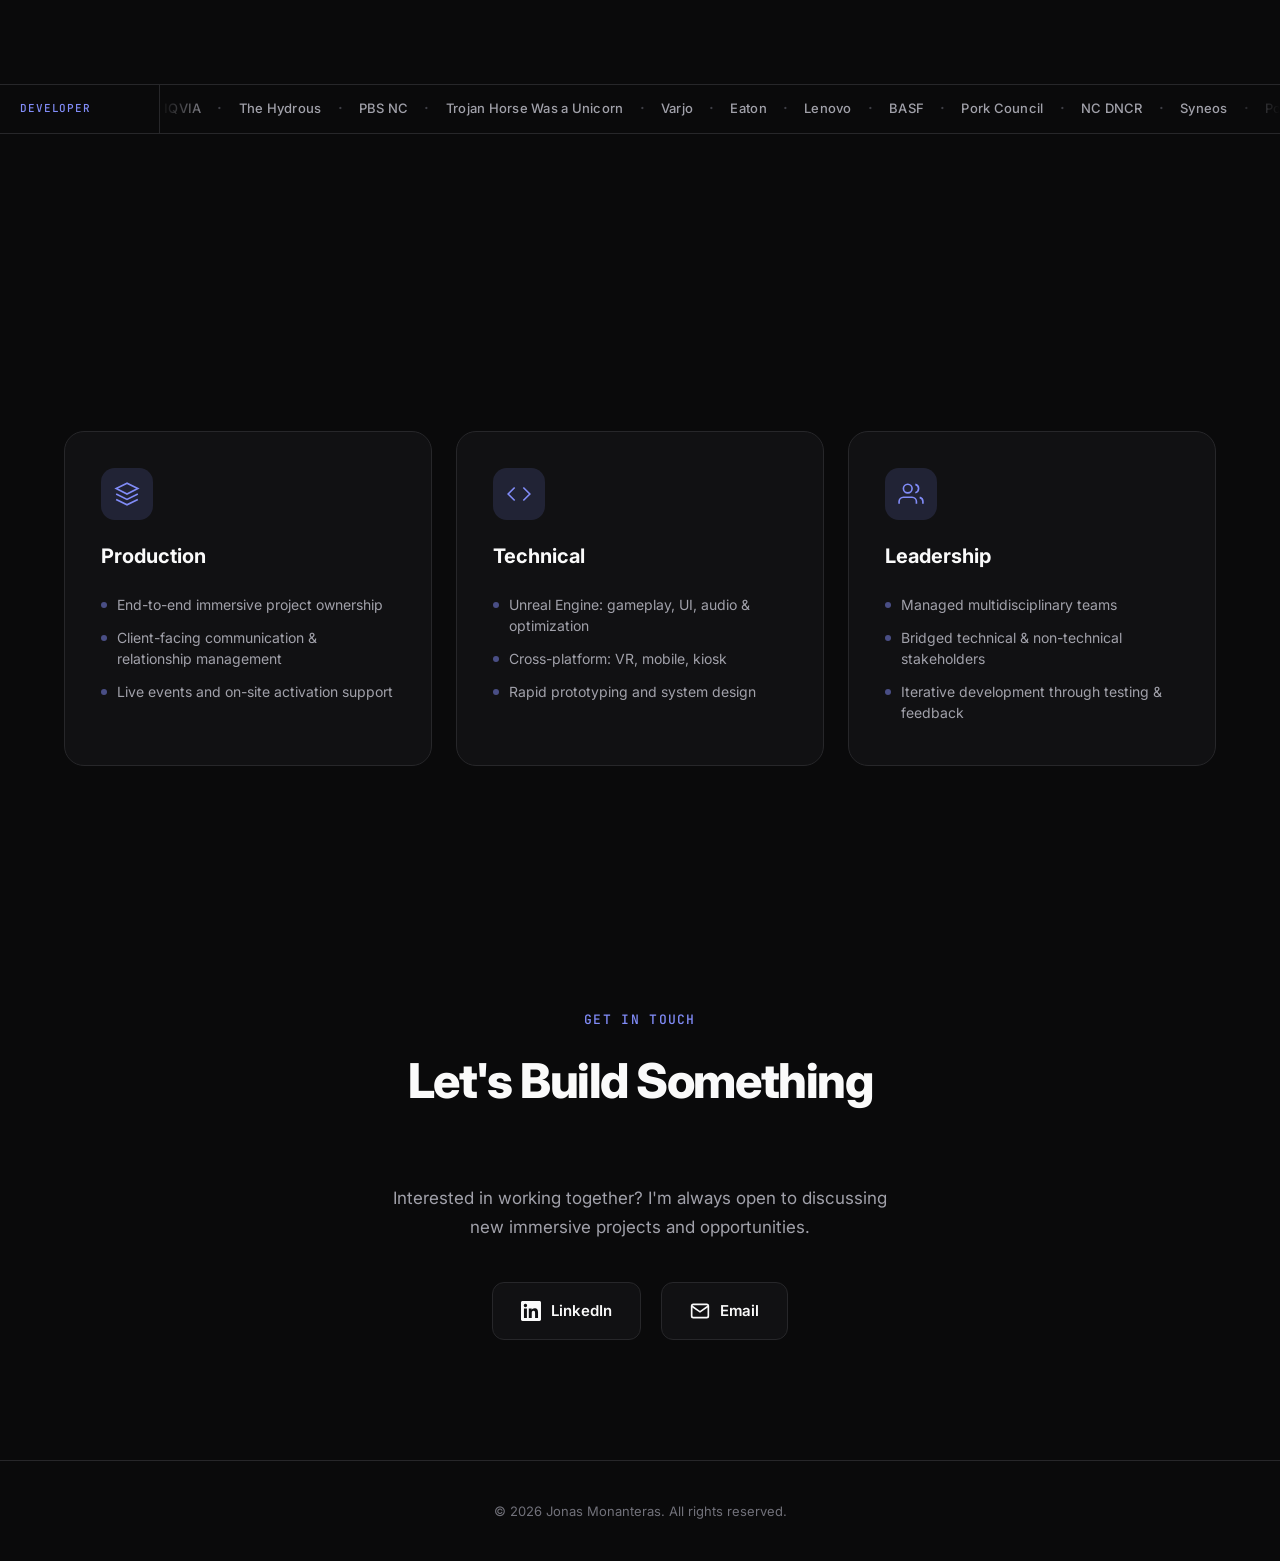
==== commit 9232c016: "Turned off login" ====
--- a/index.html
+++ b/index.html
@@ -25,8 +25,9 @@
   <script>
     (function() {
       var HASH = 'cf6d343f652309bab400c4bab70329d352512831d4aa0f4b8ea5474dddb1f8e0';
+      var LOGIN_ENABLED = false; // Set to true to re-enable login screen
       var screen = document.getElementById('loginScreen');
-      if (sessionStorage.getItem('portfolio_auth') === '1') {
+      if (!LOGIN_ENABLED || sessionStorage.getItem('portfolio_auth') === '1') {
         screen.style.display = 'none';
         document.body.classList.add('unlocked');
       }
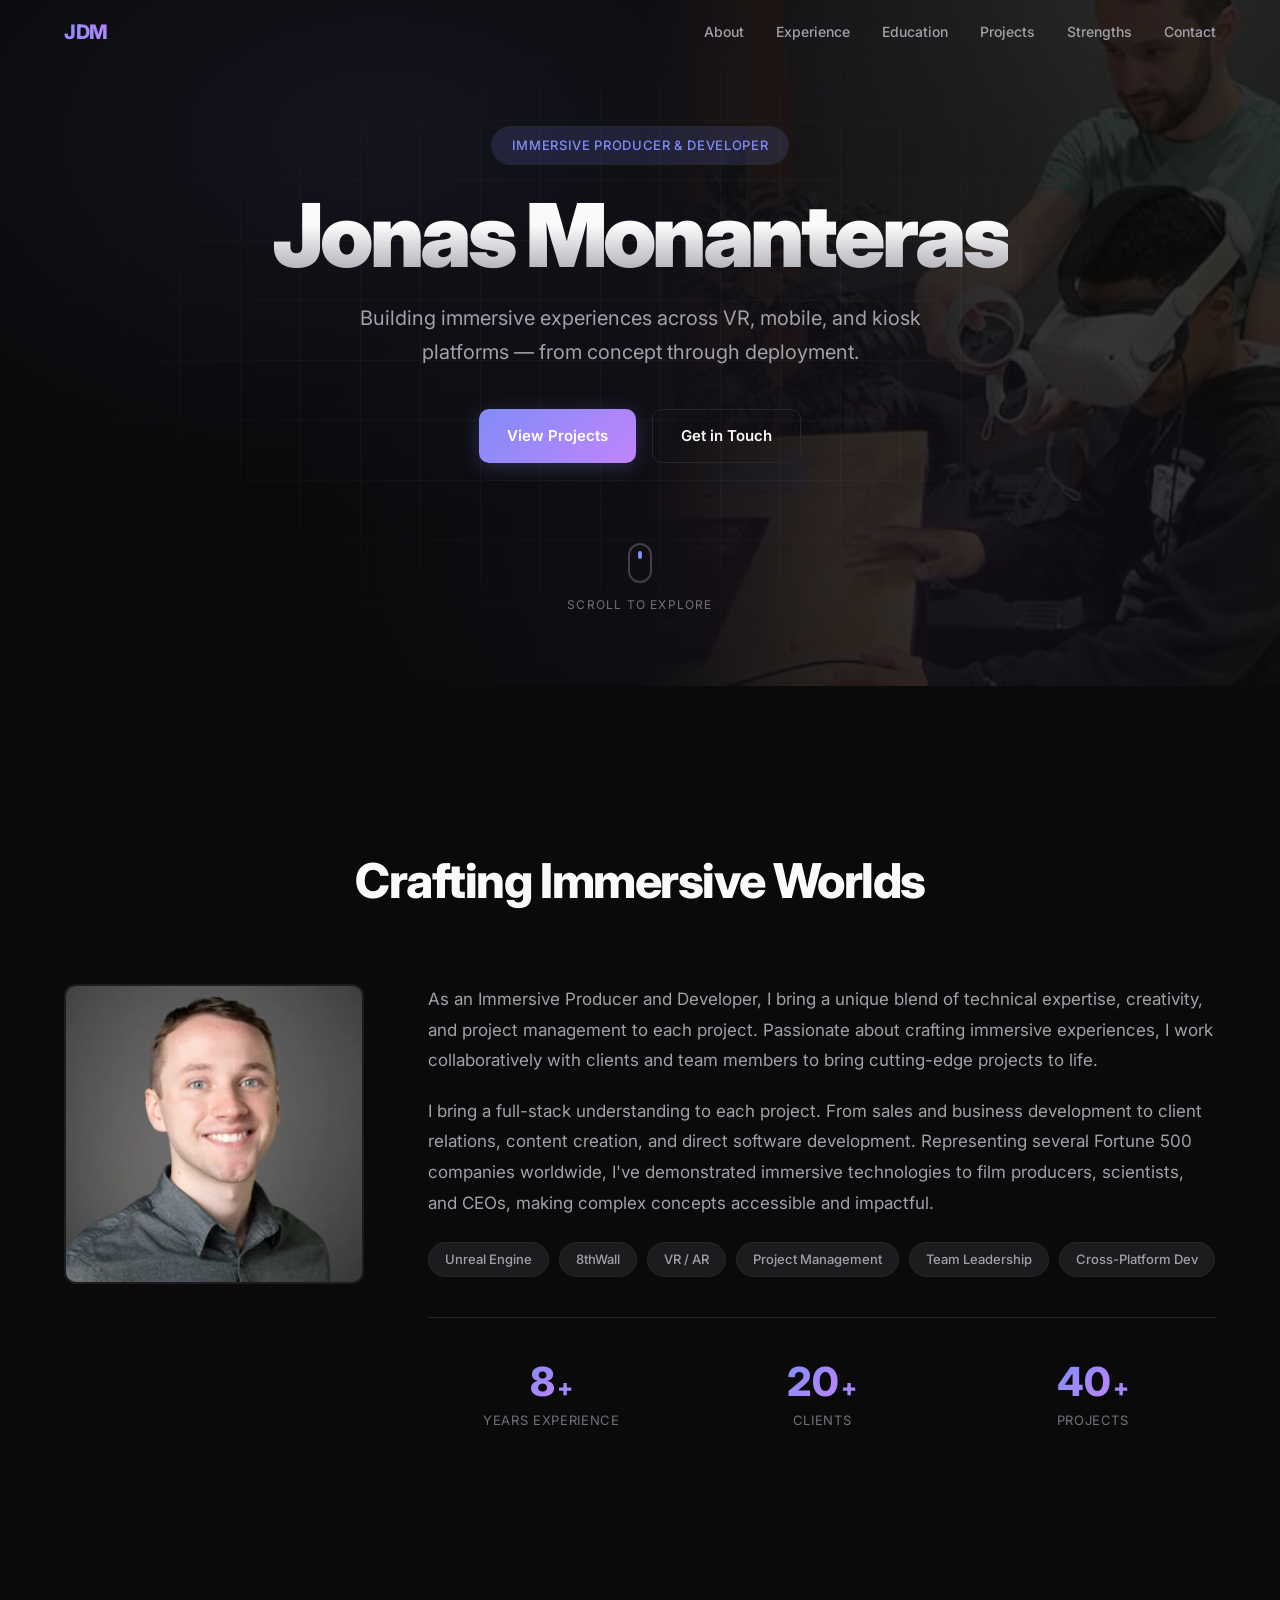
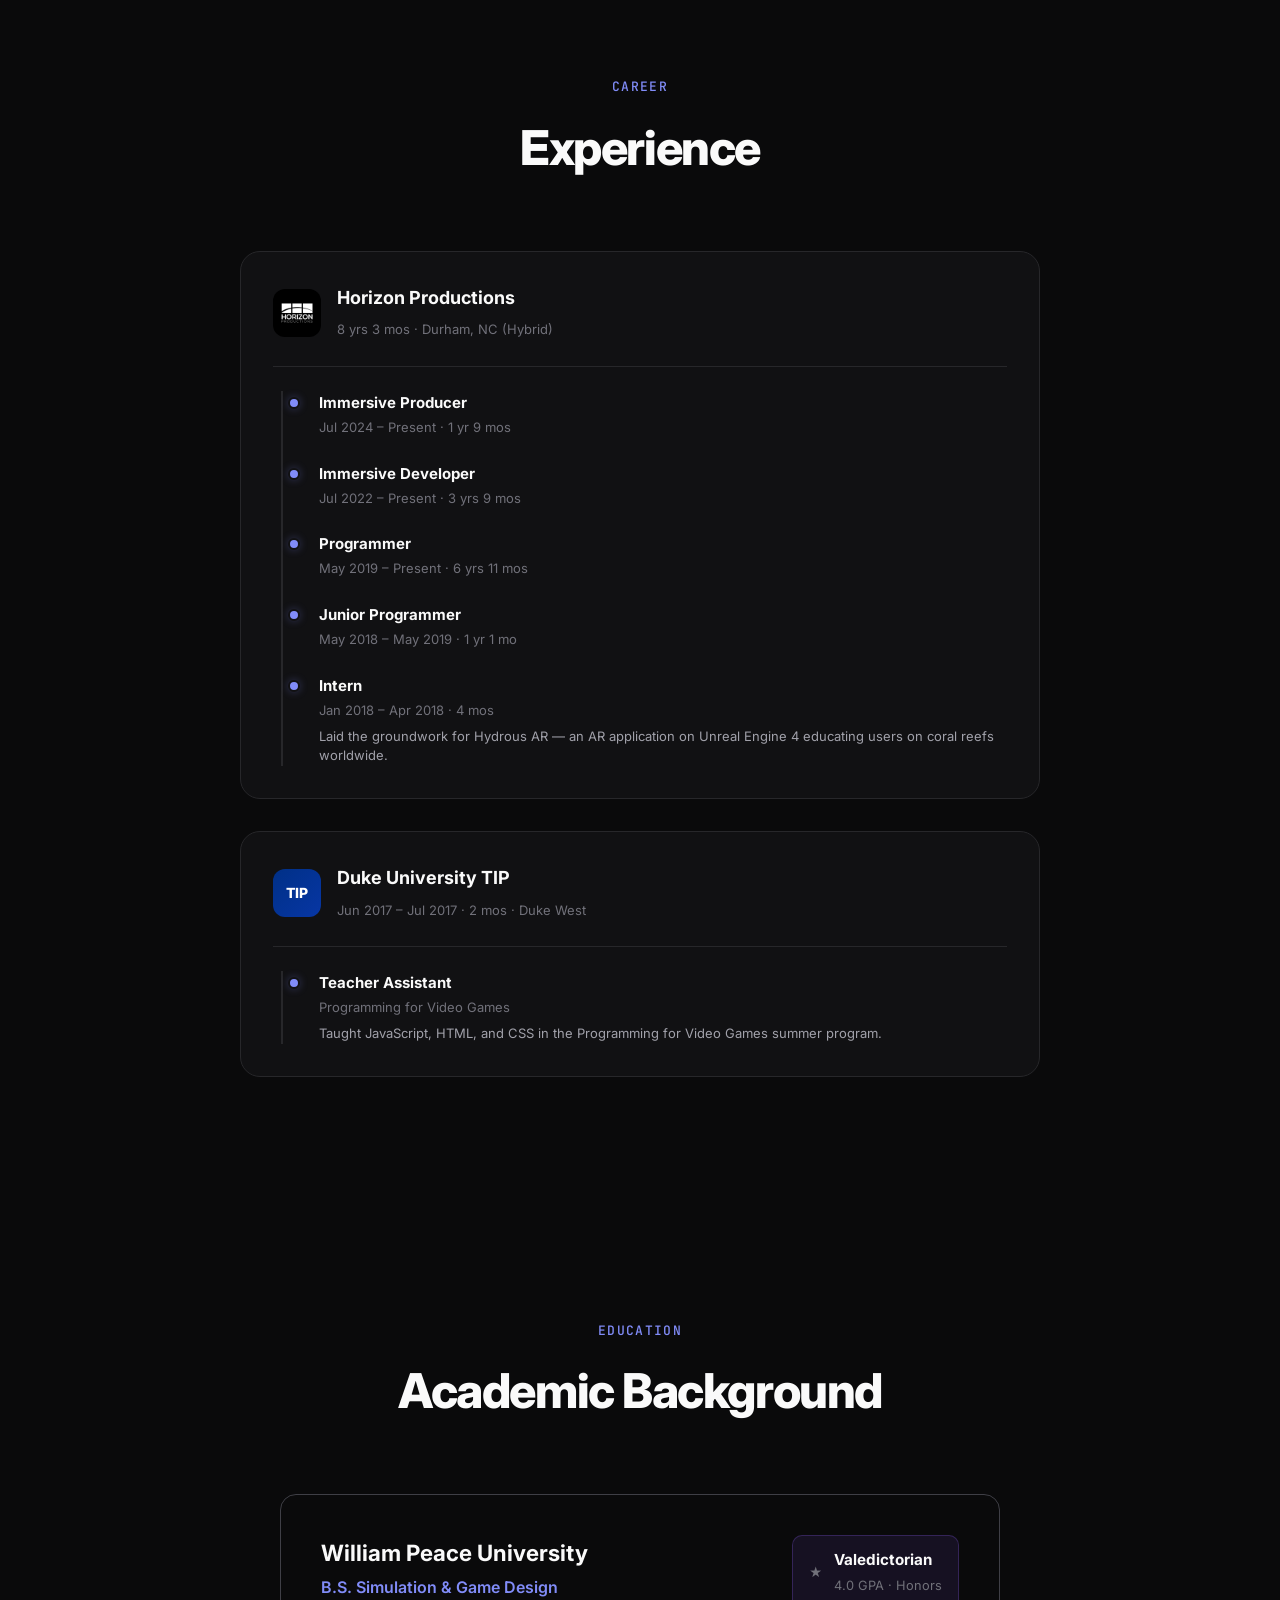
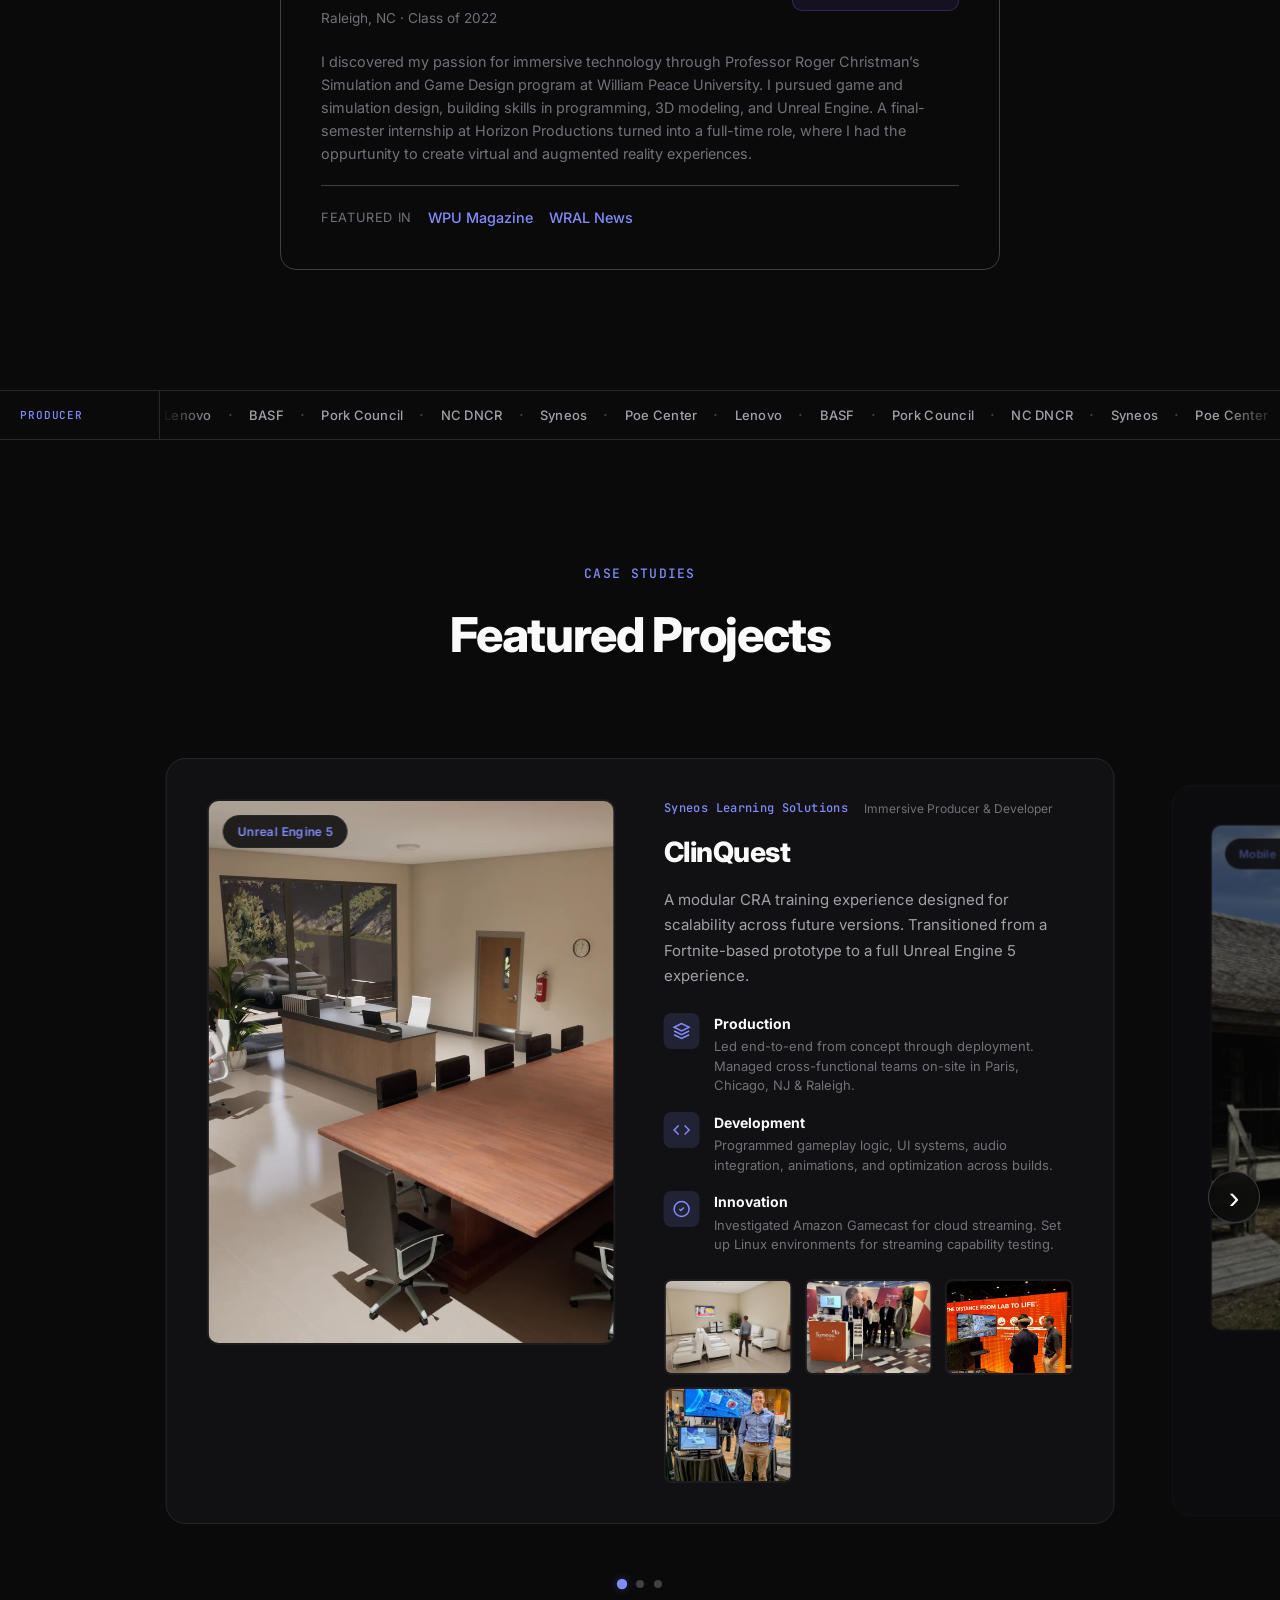
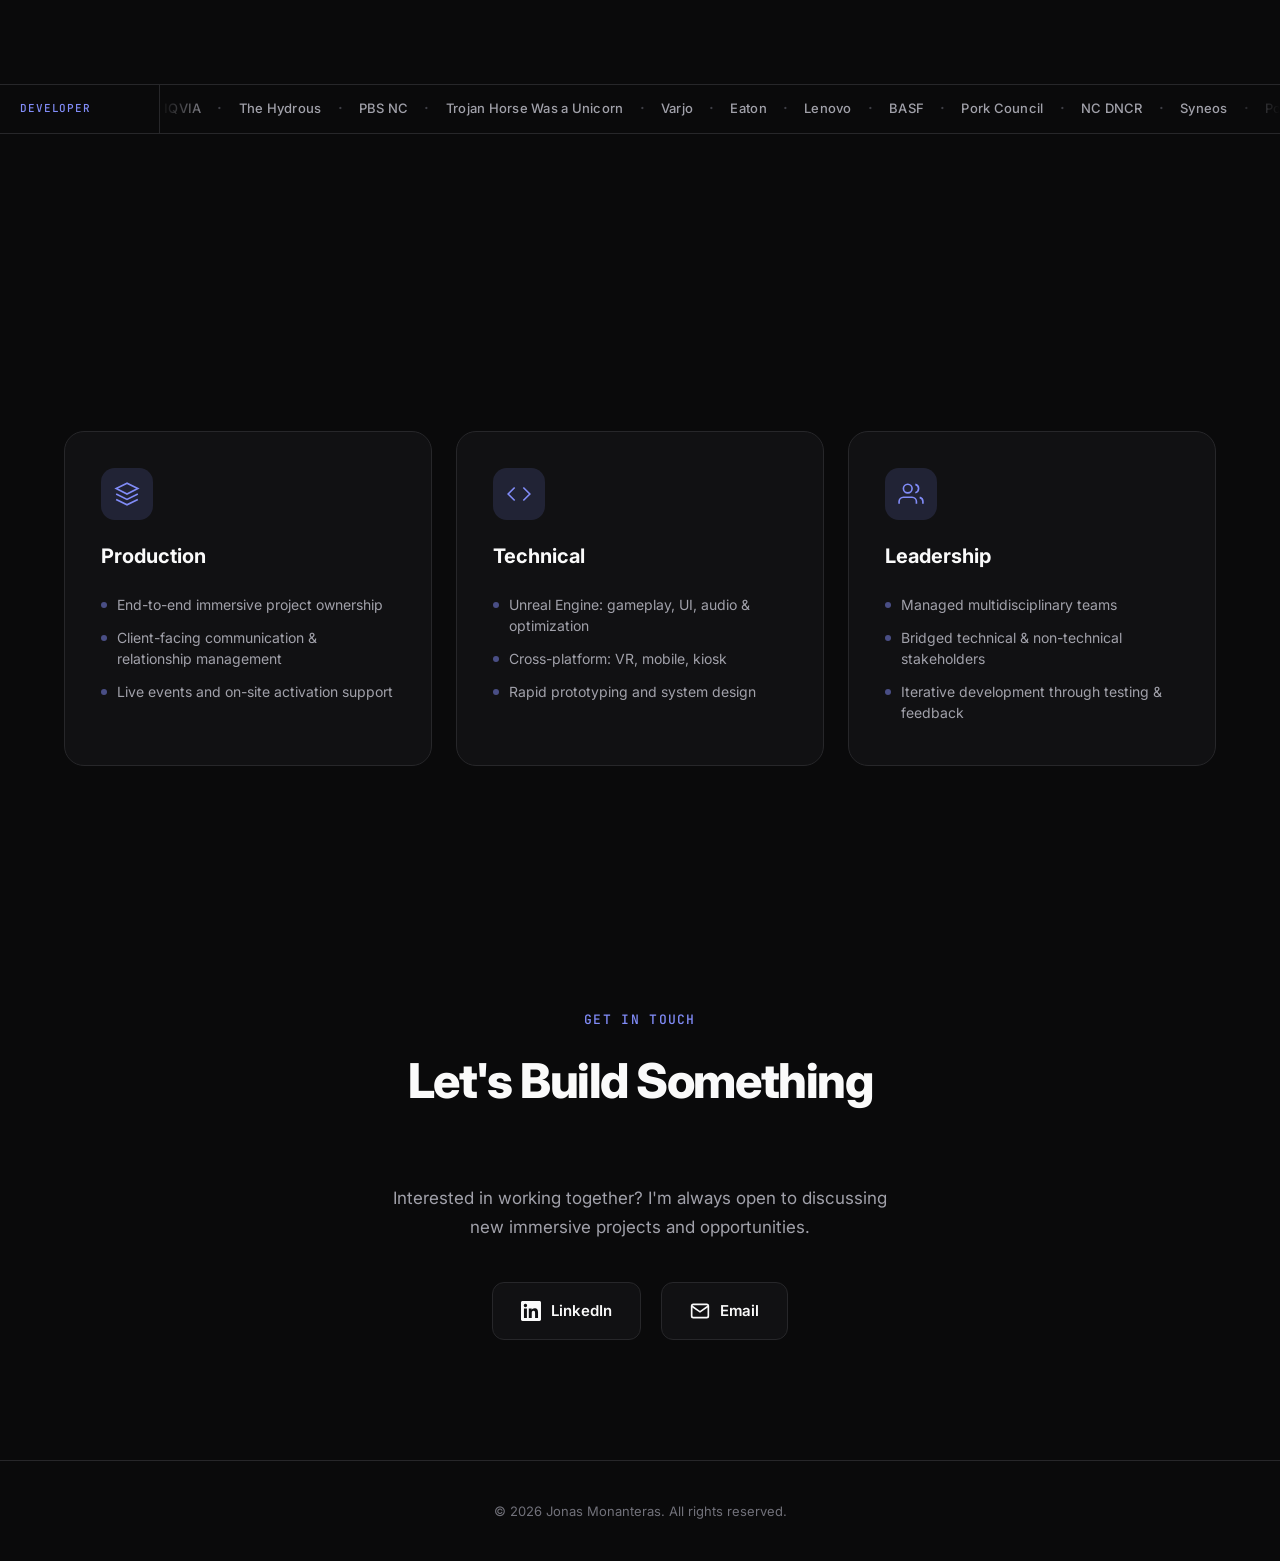
==== commit b183f981: "Small tweak" ====
--- a/index.html
+++ b/index.html
@@ -143,7 +143,7 @@
             projects to life.
           </p>
           <p class="reveal reveal-delay-1">
-            I bring a full-stack understanding to each project — from sales and business development
+            I bring a full-stack understanding to each project. From sales and business development
             to client relations, content creation, and direct software development. Representing
             several Fortune 500 companies worldwide, I've demonstrated immersive technologies to
             film producers, scientists, and CEOs, making complex concepts accessible and impactful.
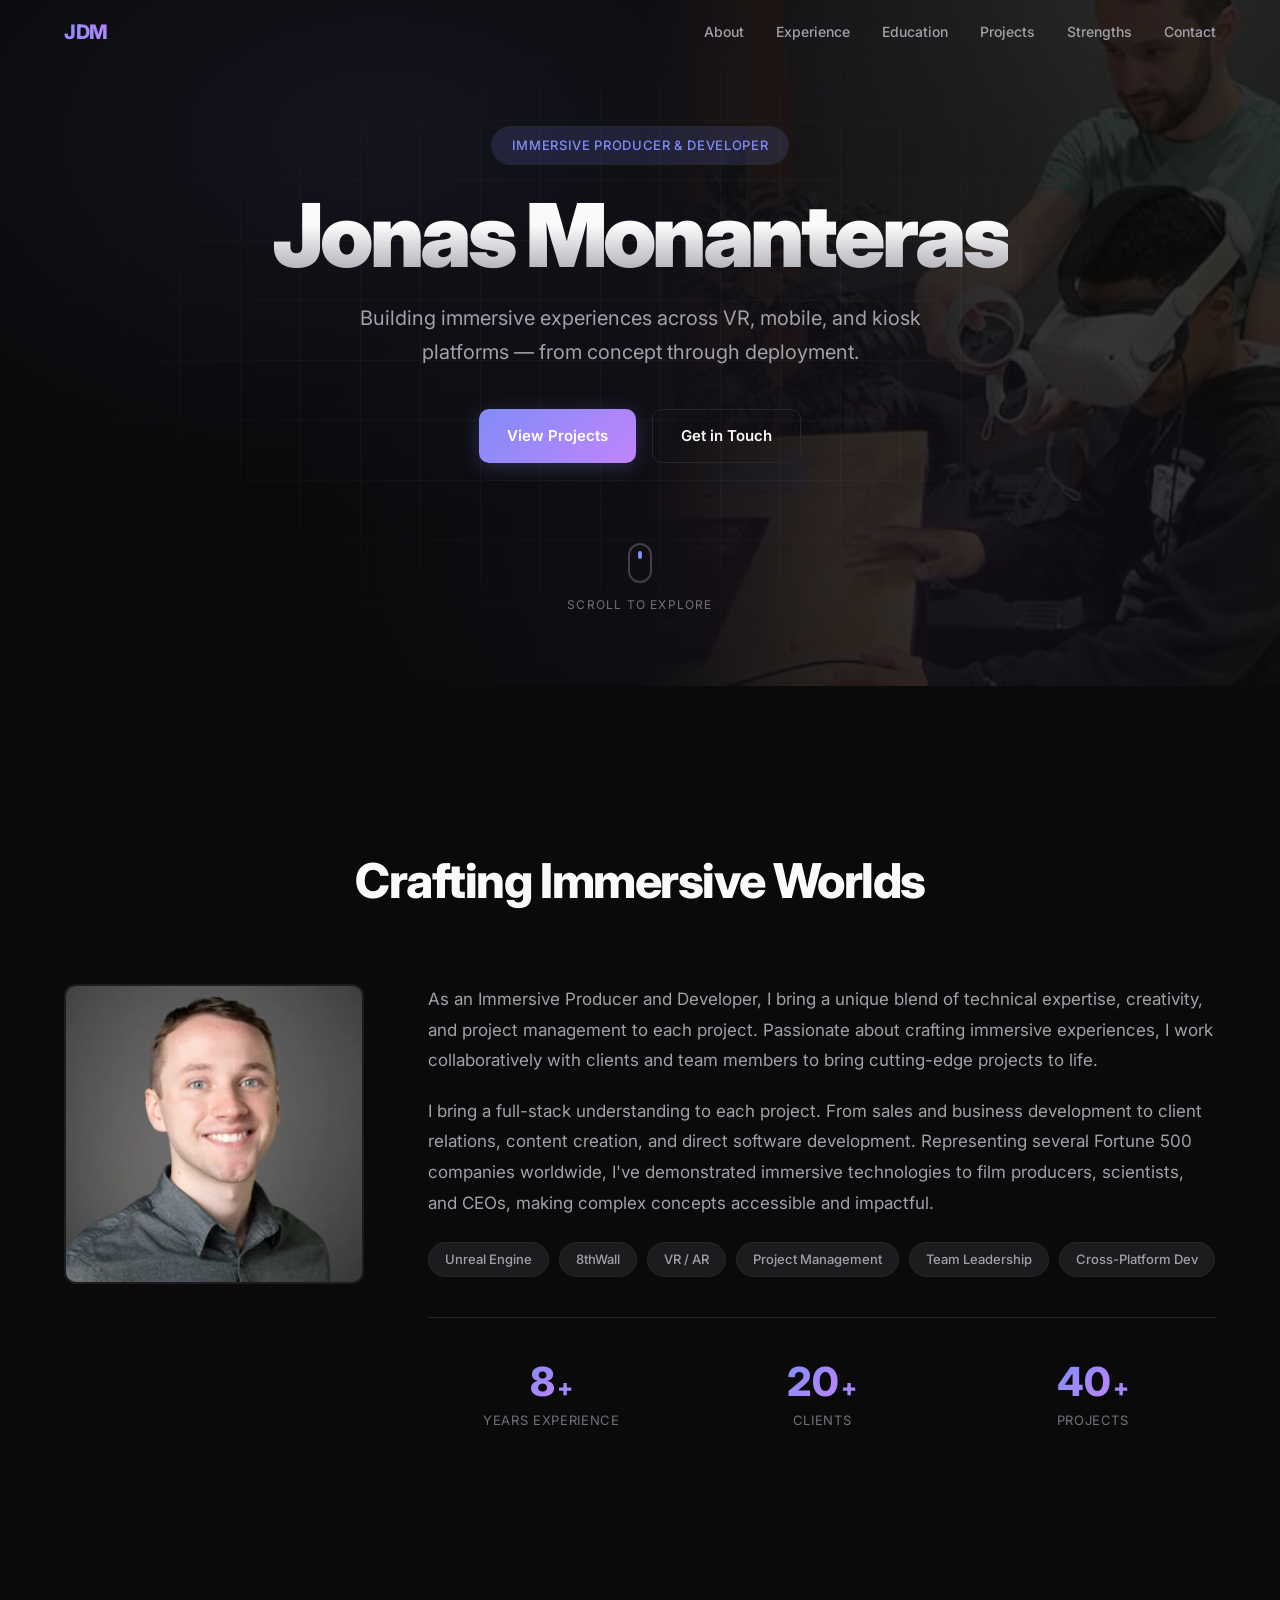
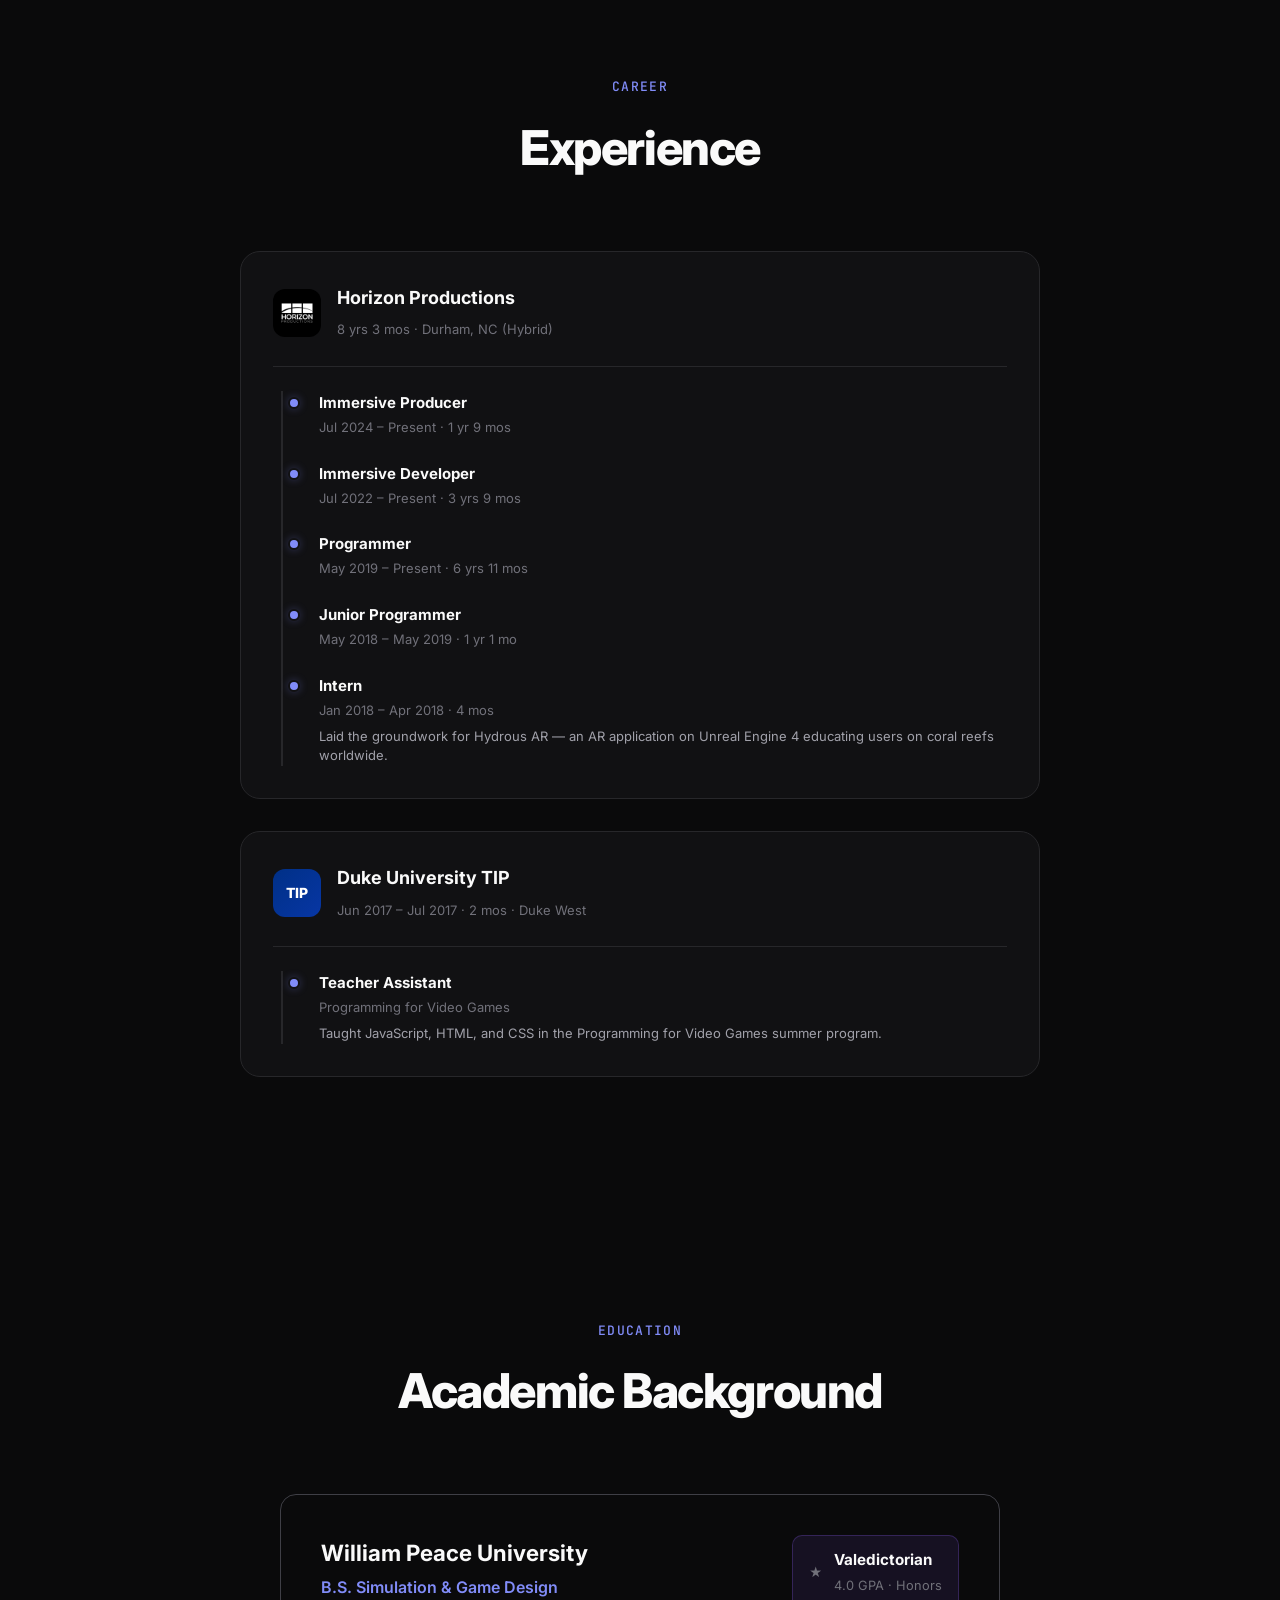
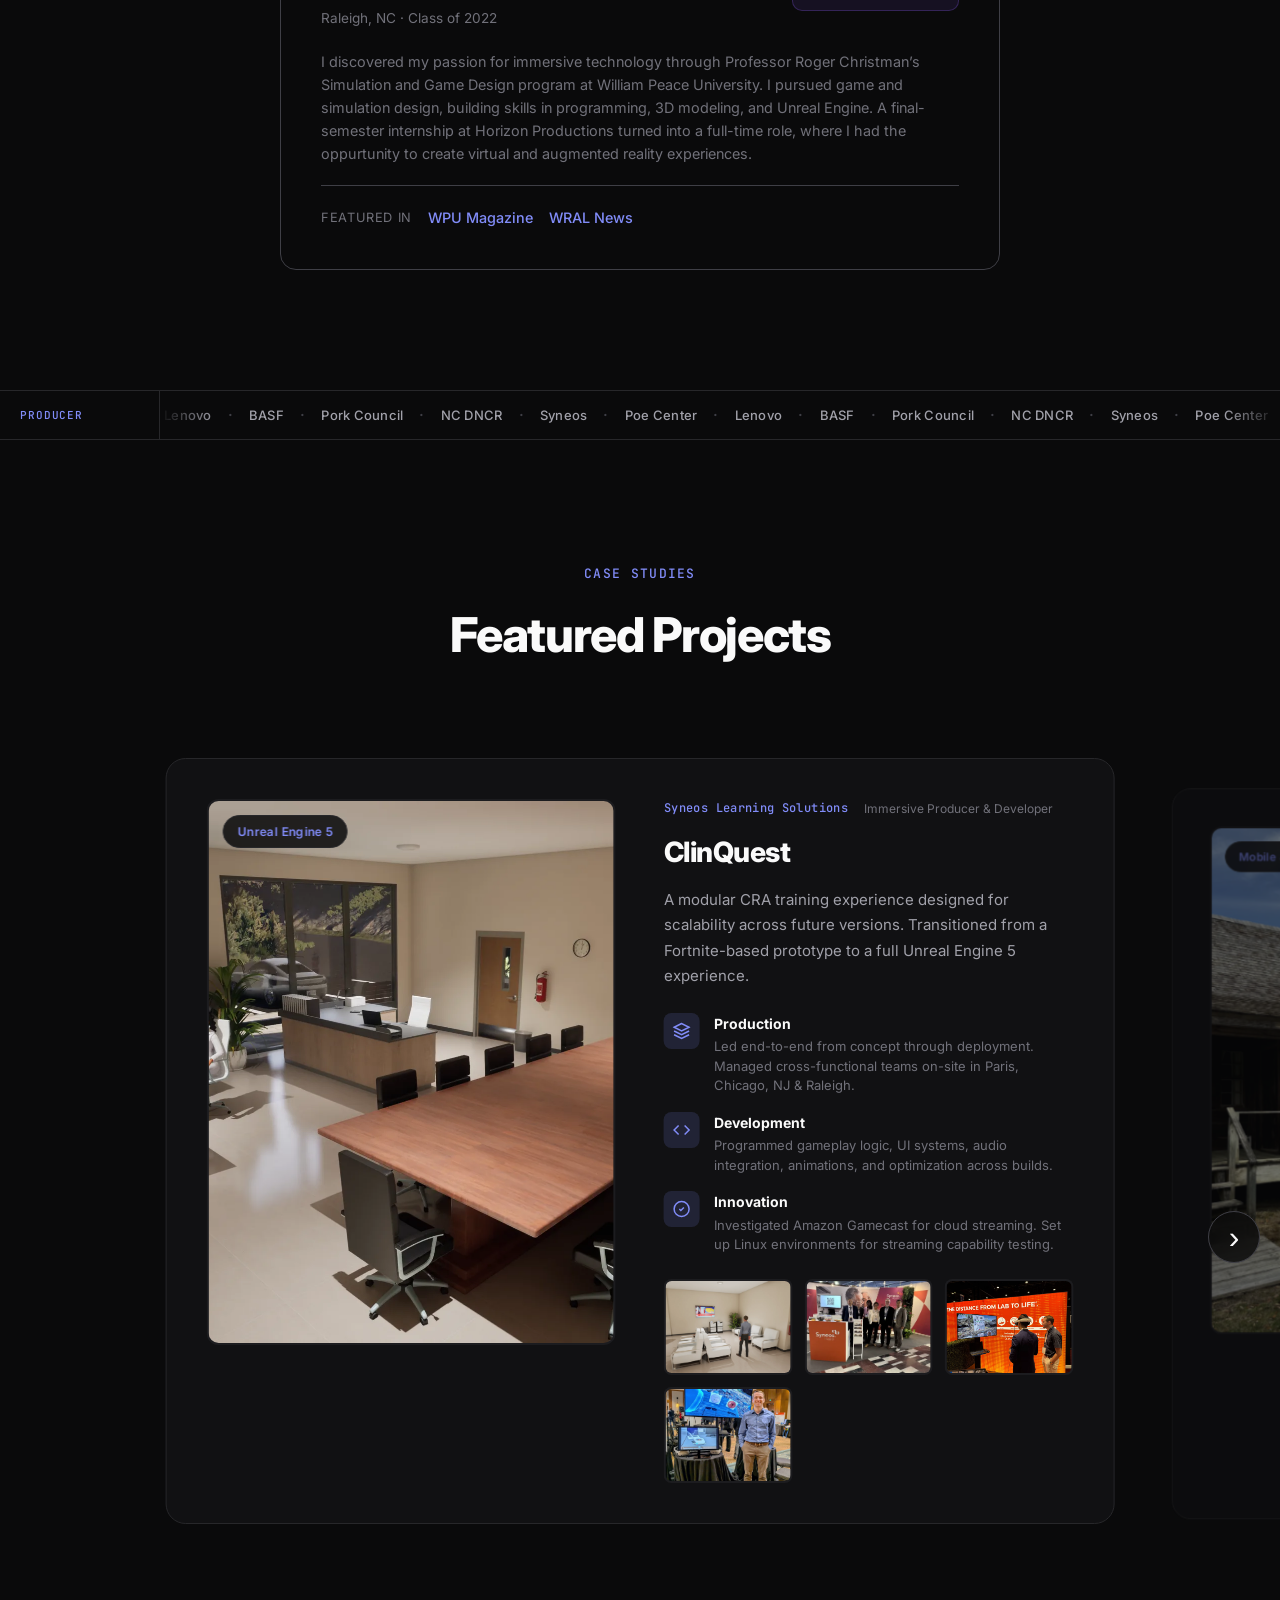
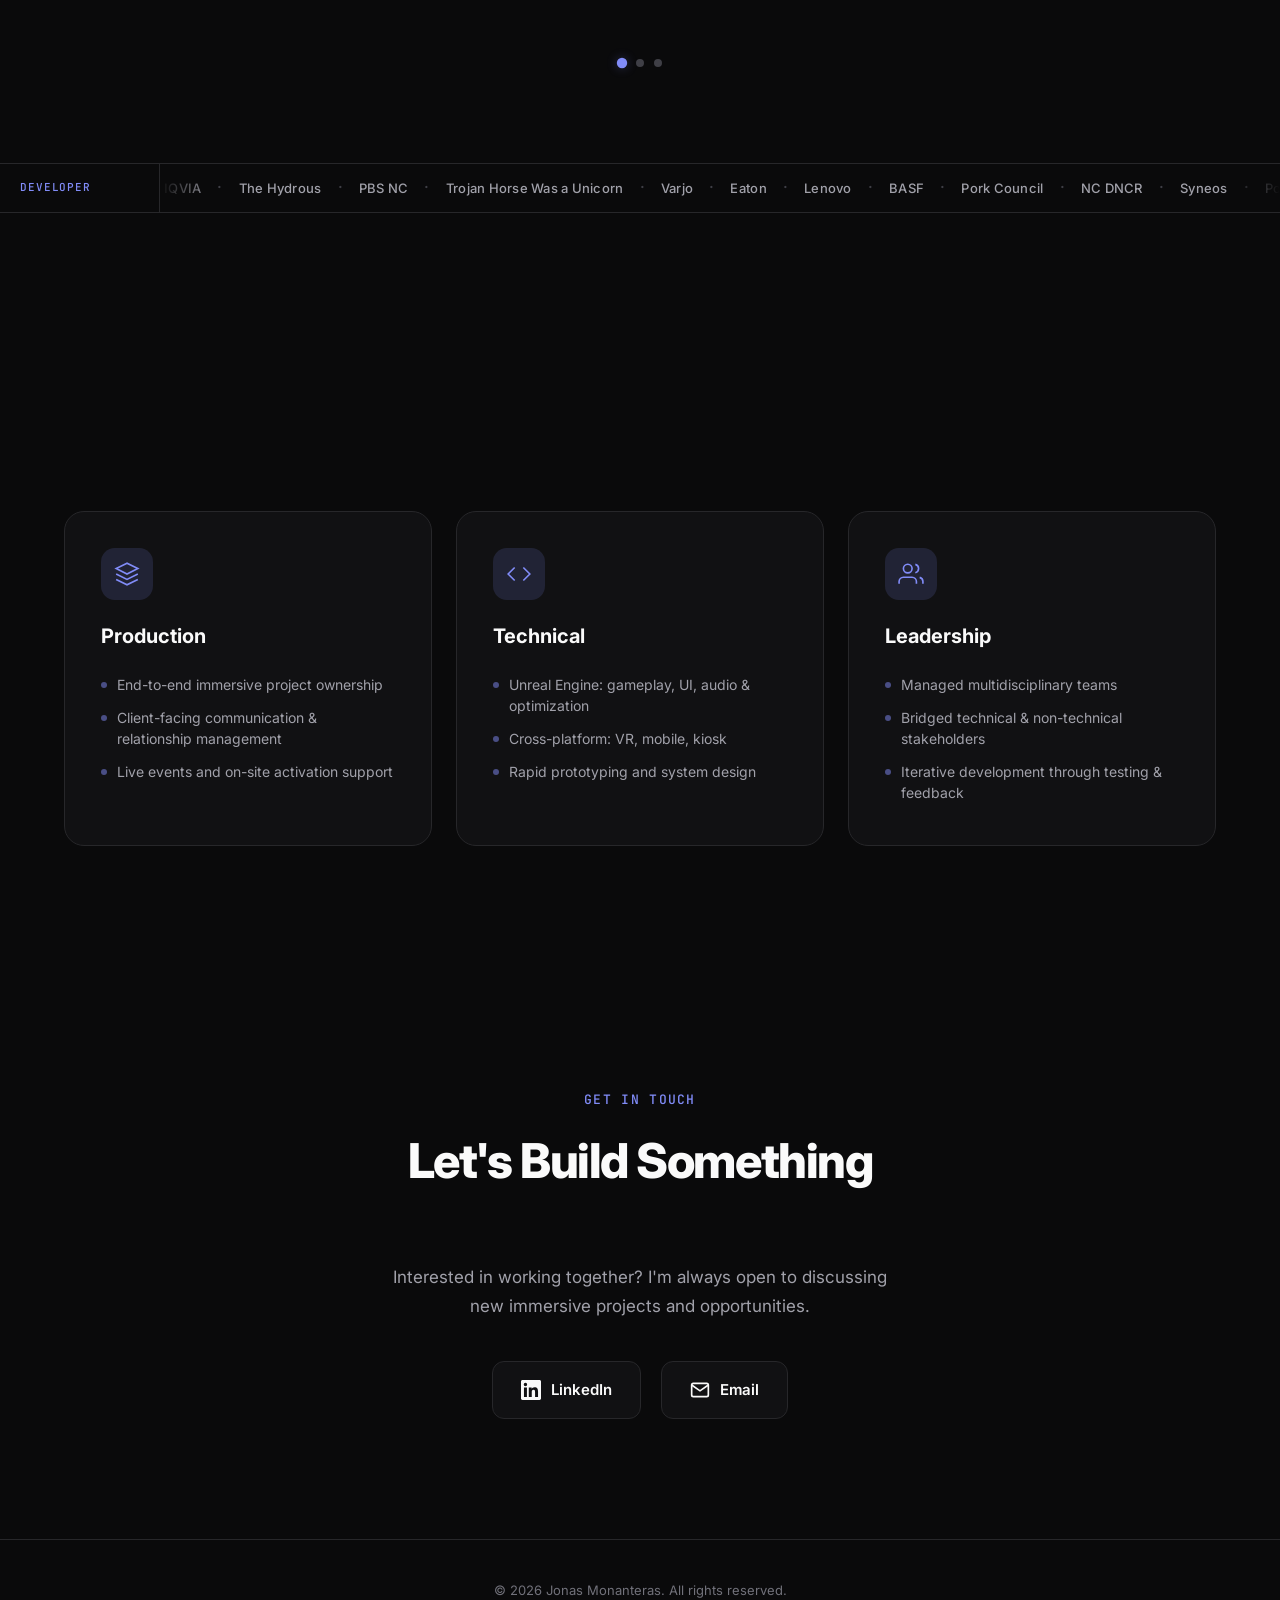
==== commit 4dd183ff: "Update text" ====
--- a/index.html
+++ b/index.html
@@ -471,16 +471,7 @@
                 </div>
                 <div>
                   <strong>Production</strong>
-                  <p>Led from initial pitch through final delivery. Managed team of programmers and artists. Oversaw on-site 360° video shoot at a pork processing facility.</p>
-                </div>
-              </div>
-              <div class="highlight">
-                <div class="highlight-icon">
-                  <svg viewBox="0 0 24 24" fill="none" stroke="currentColor" stroke-width="2"><circle cx="12" cy="12" r="10"/><path d="M12 8v4l3 3"/></svg>
-                </div>
-                <div>
-                  <strong>Experience Design</strong>
-                  <p>Integrated 360° video with interactive VR elements. Designed a "pet the pig" mechanic and quiz system balancing education with engagement.</p>
+                  <p>Co-produced the project from initial pitch through final delivery, partnering with the lead producer to provide production guidance and support key project decisions. Managed client communication and leveraged my 360° production experience to inform the approach, while contributing to the sales process through SOW development and pricing. Helped coordinate programmers and artists to keep development aligned with the project vision and supported the on-site 360° video shoot at a pork processing facility.</p>
                 </div>
               </div>
               <div class="highlight">
@@ -489,7 +480,7 @@
                 </div>
                 <div>
                   <strong>Development</strong>
-                  <p>Implemented interactive systems layered on 360° video content. Integrated video assets and contributed to overall experience polish.</p>
+                  <p> Managed the development of interactive features, including a "pet the pig" mechanic and quiz system designed to balance educational content with user engagement. Contributed to the implementation and refinement of interactive systems throughout the experience. Oversaw and mentored a junior programmer responsible for developing the application's admin controls and flow states, helping ensure a smooth experience for both end users and clients conducting VR demonstrations. Integrated video assets and contributed to the overall experience polish.</p>
                 </div>
               </div>
             </div>
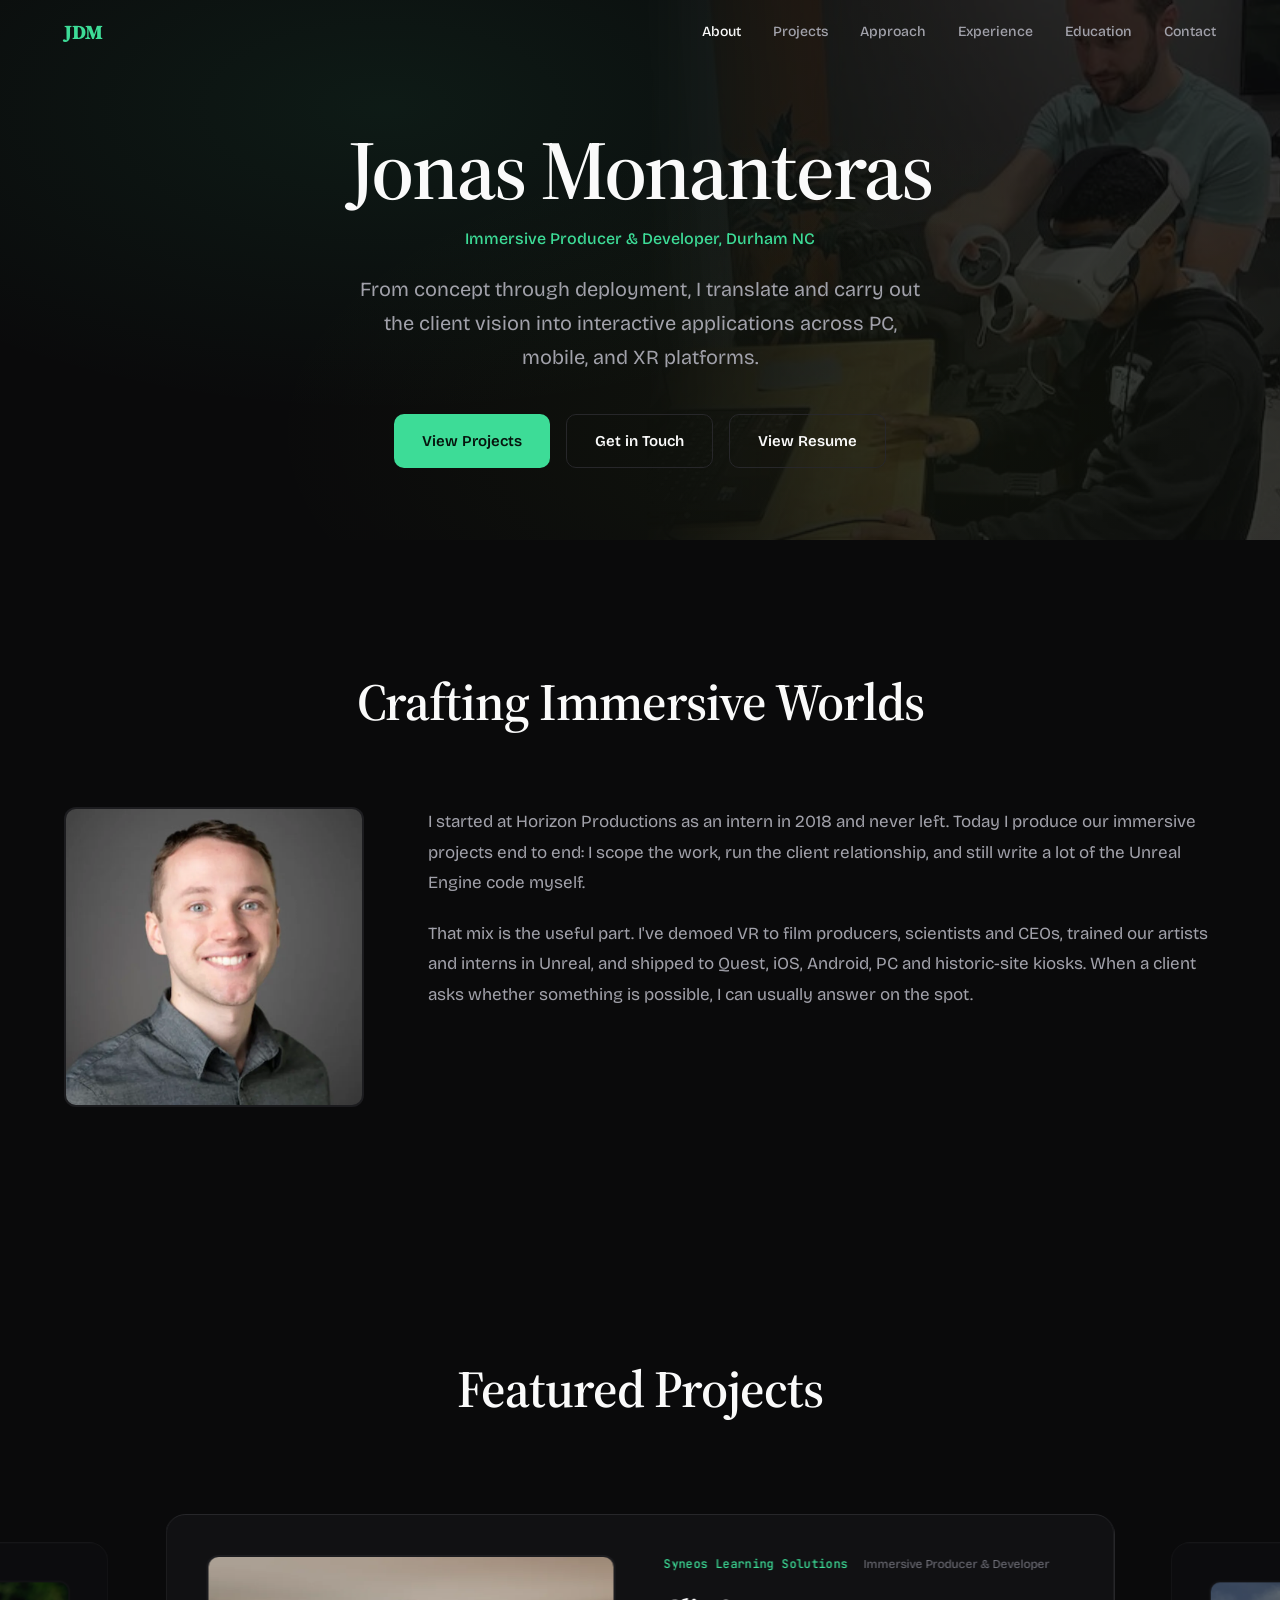
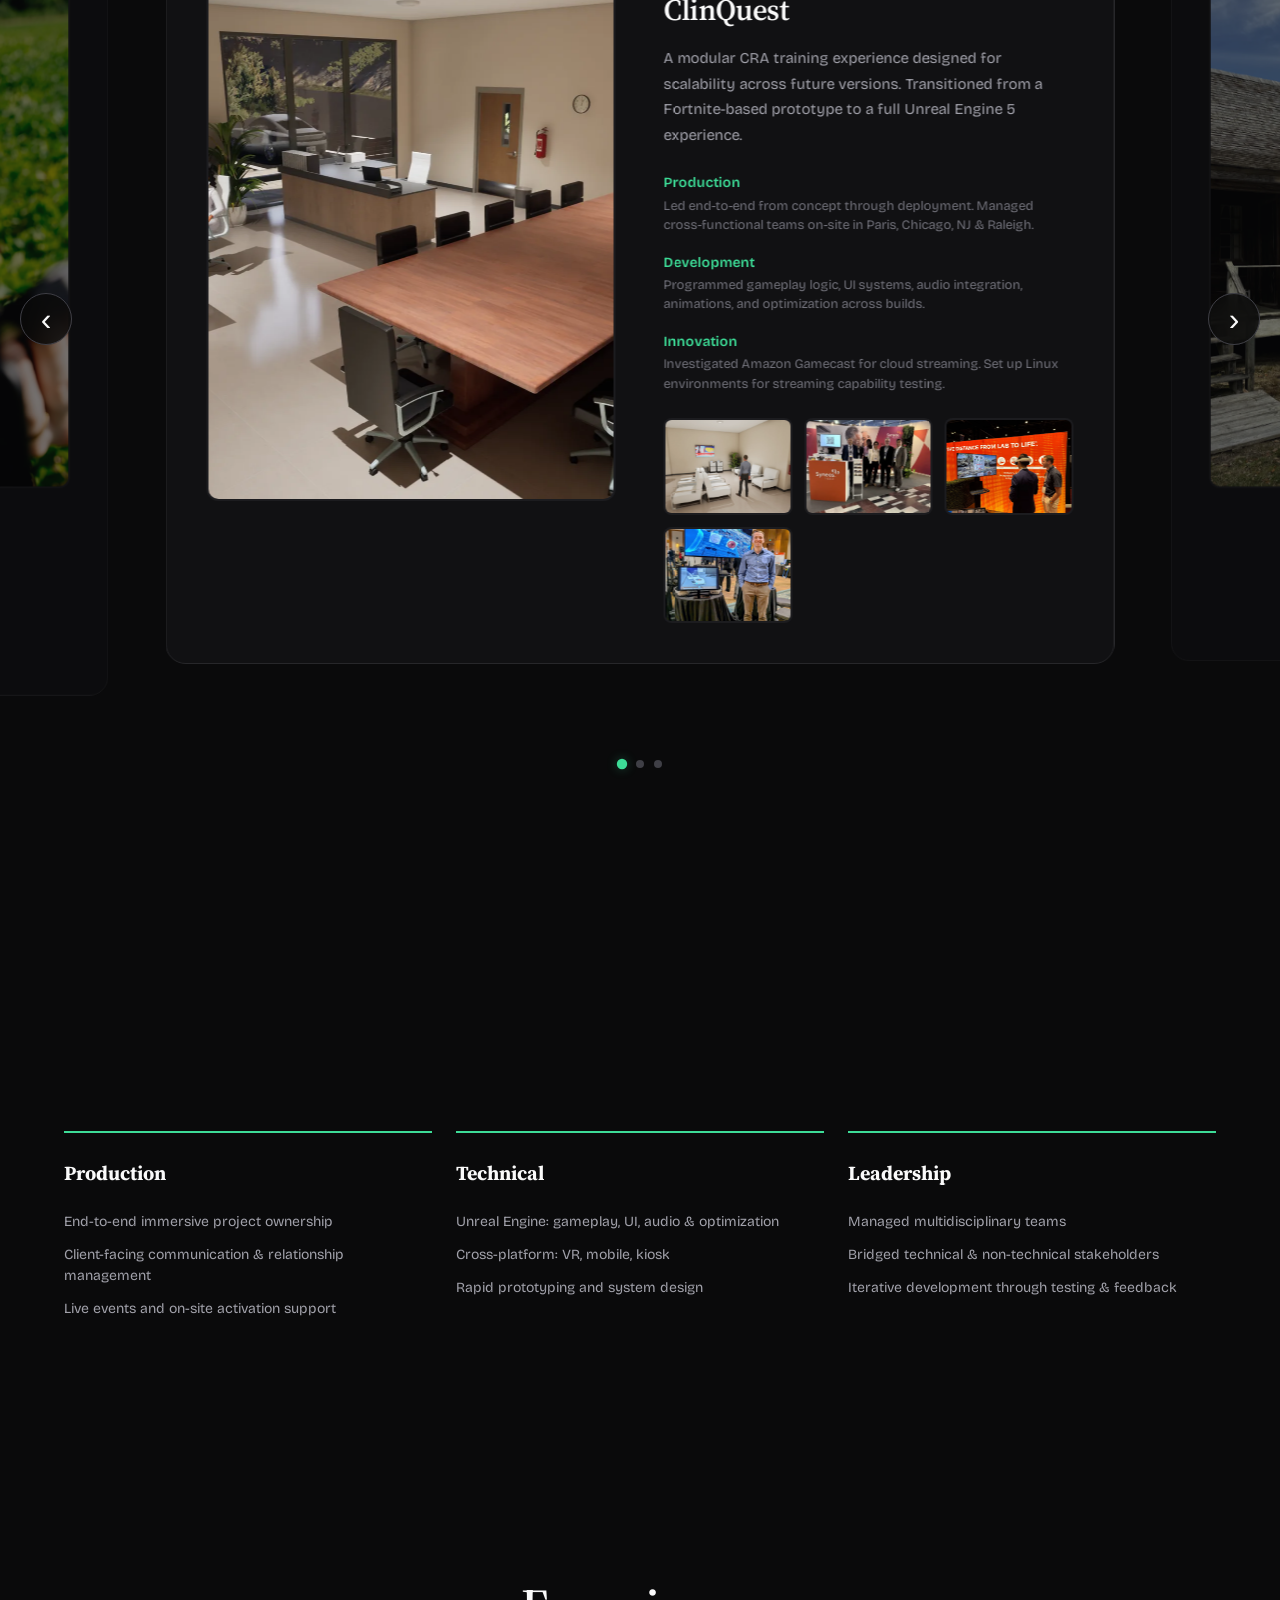
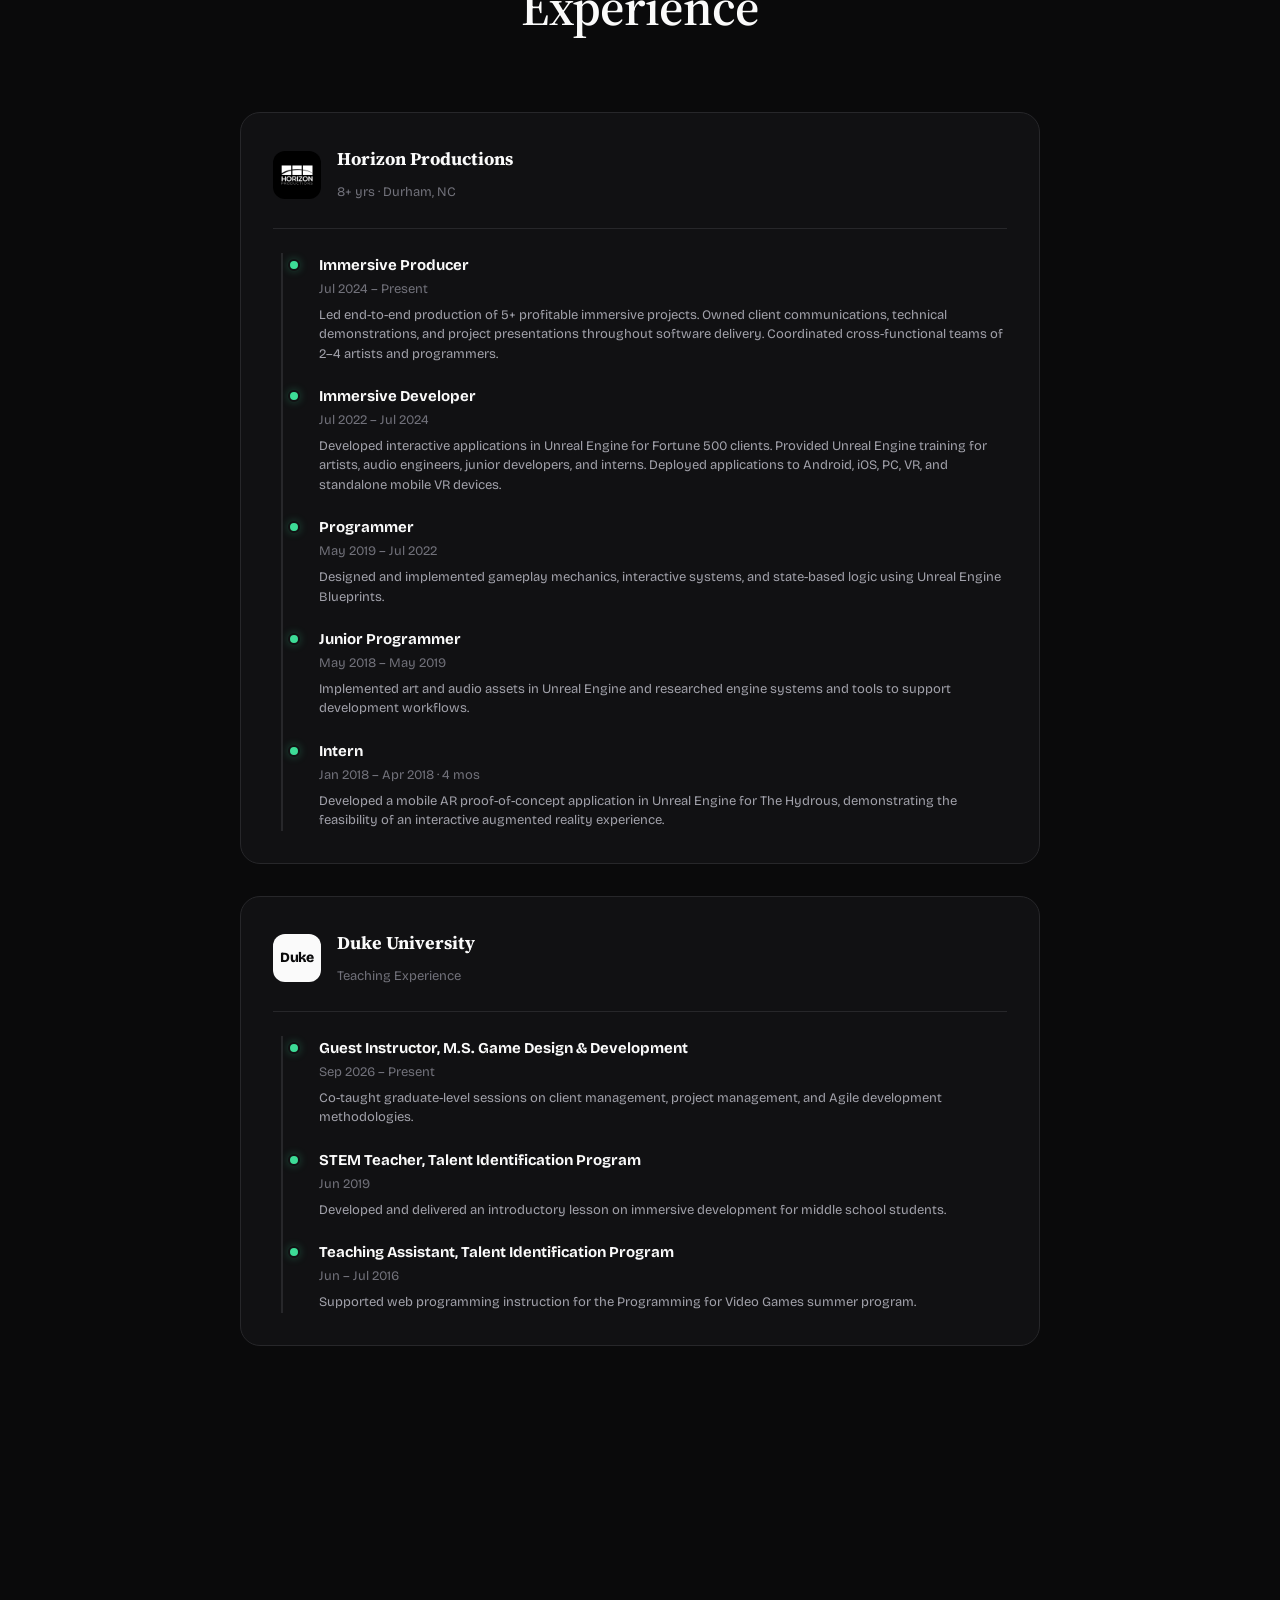
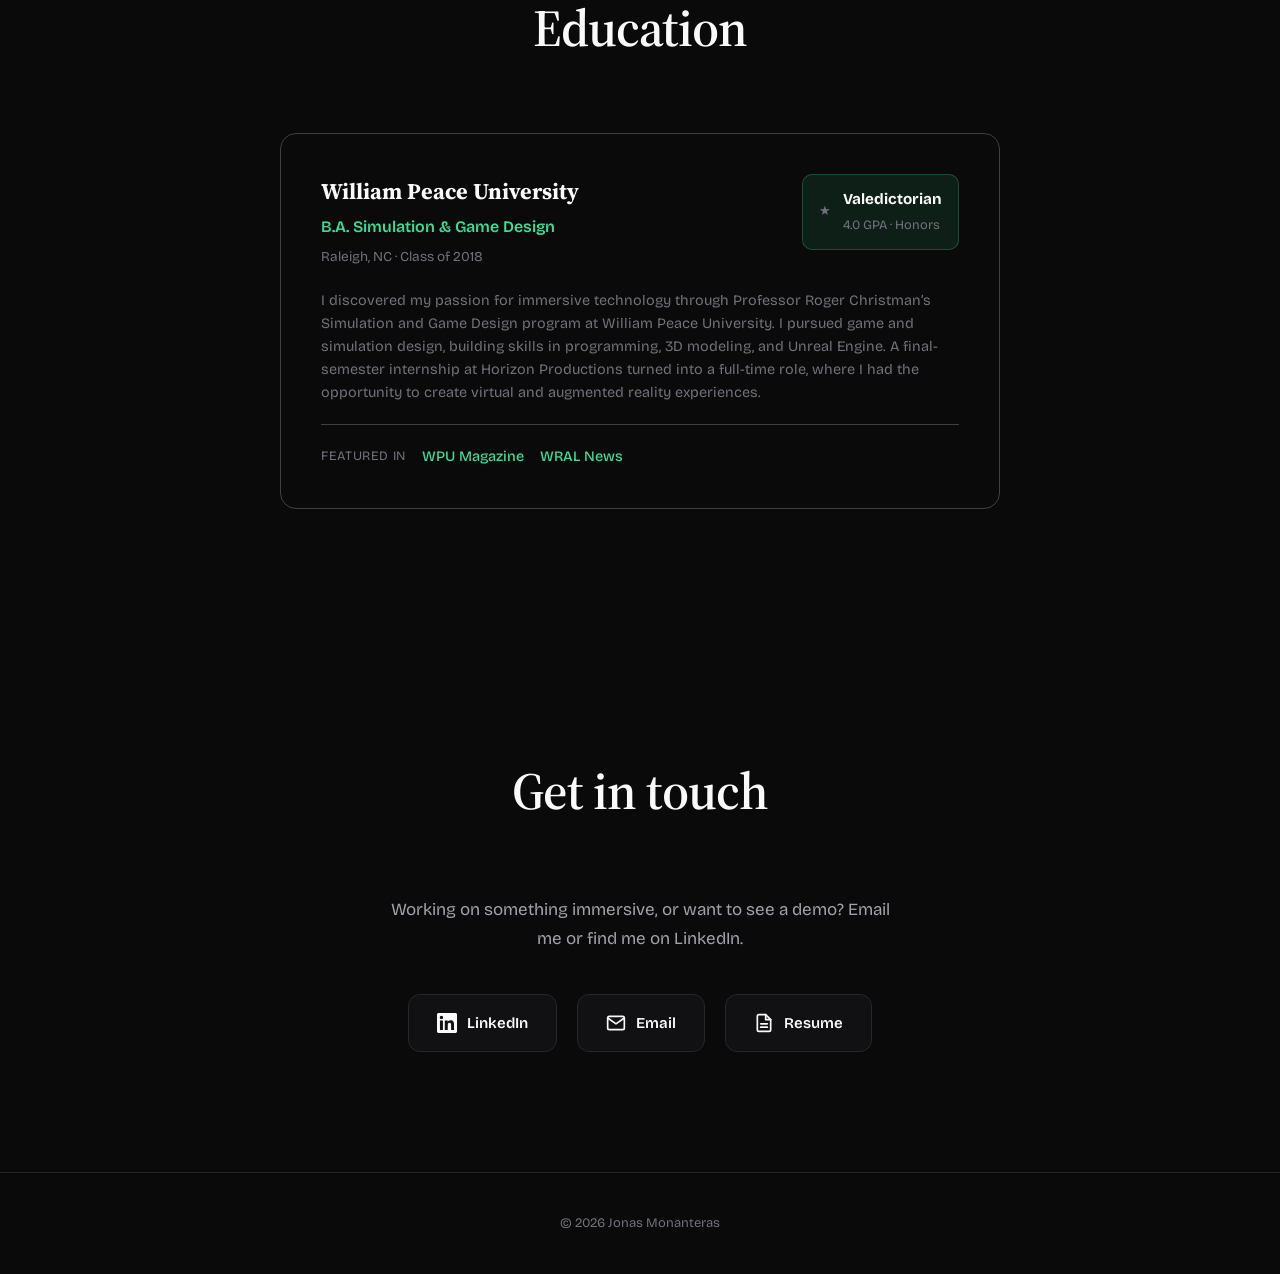
==== commit 9230fd50: "Updated Portfolio" ====
--- a/index.html
+++ b/index.html
@@ -4,10 +4,10 @@
   <meta charset="UTF-8">
   <meta name="viewport" content="width=device-width, initial-scale=1.0">
   <title>Jonas Monanteras | Immersive Producer & Developer</title>
-  <link rel="stylesheet" href="styles.css?v=15">
+  <link rel="stylesheet" href="styles.css?v=23">
   <link rel="preconnect" href="https://fonts.googleapis.com">
   <link rel="preconnect" href="https://fonts.gstatic.com" crossorigin>
-  <link href="https://fonts.googleapis.com/css2?family=Inter:wght@300;400;500;600;700;800;900&family=JetBrains+Mono:wght@400;500&display=swap" rel="stylesheet">
+  <link href="https://fonts.googleapis.com/css2?family=Bricolage+Grotesque:opsz,wght@12..96,300..800&family=Source+Serif+4:opsz,wght@8..60,400..700&family=JetBrains+Mono:wght@400;500&display=swap" rel="stylesheet">
 </head>
 <body>
   <!-- Login Screen -->
@@ -52,19 +52,16 @@
     })();
   </script>
 
-  <!-- Cursor glow effect -->
-  <div class="cursor-glow" id="cursorGlow"></div>
-
   <!-- Navigation -->
   <nav class="nav" id="nav">
     <div class="nav-inner">
       <a href="#hero" class="nav-logo">JDM</a>
       <div class="nav-links">
         <a href="#about">About</a>
+        <a href="#projects">Projects</a>
+        <a href="#strengths">Approach</a>
         <a href="#experience">Experience</a>
         <a href="#education">Education</a>
-        <a href="#projects">Projects</a>
-        <a href="#strengths">Strengths</a>
         <a href="#contact">Contact</a>
       </div>
       <button class="nav-toggle" id="navToggle" aria-label="Toggle menu">
@@ -76,47 +73,33 @@
   <!-- Mobile menu -->
   <div class="mobile-menu" id="mobileMenu">
     <a href="#about">About</a>
+    <a href="#projects">Projects</a>
+    <a href="#strengths">Approach</a>
     <a href="#experience">Experience</a>
-    <a href="#projects">Projects</a>
-    <a href="#strengths">Strengths</a>
+    <a href="#education">Education</a>
     <a href="#contact">Contact</a>
   </div>
 
   <!-- Hero Section -->
   <section class="hero" id="hero">
     <div class="hero-bg">
-      <div class="hero-grid"></div>
       <div class="hero-gradient"></div>
       <div class="hero-portrait">
         <img src="media/optimized/Jonas.webp" alt="">
       </div>
     </div>
     <div class="hero-content">
-      <div class="hero-badge reveal">Immersive Producer & Developer</div>
       <h1 class="hero-title">
-        <span class="reveal reveal-delay-1">Jonas Monanteras</span>
+        <span class="reveal">Jonas Monanteras</span>
       </h1>
+      <p class="hero-role reveal reveal-delay-1">Immersive Producer &amp; Developer, Durham NC</p>
       <p class="hero-subtitle reveal reveal-delay-2">
-        Building immersive experiences across VR, mobile, and kiosk platforms —
-        from concept through deployment.
+        From concept through deployment, I translate and carry out the client vision into interactive applications across PC, mobile, and XR platforms.
       </p>
       <div class="hero-cta reveal reveal-delay-3">
         <a href="#projects" class="btn btn-primary">View Projects</a>
         <a href="#contact" class="btn btn-outline">Get in Touch</a>
-      </div>
-      <div class="hero-scroll reveal reveal-delay-4">
-        <div class="scroll-indicator scroll-mouse">
-          <div class="scroll-dot"></div>
-        </div>
-        <div class="scroll-indicator scroll-phone">
-          <svg viewBox="0 0 24 40" fill="none" xmlns="http://www.w3.org/2000/svg">
-            <rect x="2" y="2" width="20" height="36" rx="4" stroke="currentColor" stroke-width="1.5"/>
-            <line x1="12" y1="26" x2="12" y2="18" stroke="var(--accent)" stroke-width="1.5" stroke-linecap="round" class="scroll-arrow-line"/>
-            <polyline points="8,22 12,18 16,22" stroke="var(--accent)" stroke-width="1.5" fill="none" stroke-linecap="round" stroke-linejoin="round" class="scroll-arrow-head"/>
-          </svg>
-        </div>
-        <span class="scroll-label-desktop">Scroll to explore</span>
-        <span class="scroll-label-mobile">Swipe up to explore</span>
+        <a href="media/Jonas_Monanteras_Resume_Default_2026.pdf" target="_blank" rel="noopener" class="btn btn-outline">View Resume</a>
       </div>
     </div>
   </section>
@@ -126,7 +109,6 @@
   <section class="section about" id="about">
     <div class="container">
       <div class="section-header">
-        <span class="section-label reveal">About Me</span>
         <h2 class="section-title reveal reveal-delay-1">Crafting Immersive Worlds</h2>
       </div>
       <div class="about-grid">
@@ -137,170 +119,25 @@
         </div>
         <div class="about-text">
           <p class="reveal">
-            As an Immersive Producer and Developer, I bring a unique blend of technical expertise,
-            creativity, and project management to each project. Passionate about crafting immersive
-            experiences, I work collaboratively with clients and team members to bring cutting-edge
-            projects to life.
+            I started at Horizon Productions as an intern in 2018 and never left. Today I produce our
+            immersive projects end to end: I scope the work, run the client relationship, and still
+            write a lot of the Unreal Engine code myself.
           </p>
           <p class="reveal reveal-delay-1">
-            I bring a full-stack understanding to each project. From sales and business development
-            to client relations, content creation, and direct software development. Representing
-            several Fortune 500 companies worldwide, I've demonstrated immersive technologies to
-            film producers, scientists, and CEOs, making complex concepts accessible and impactful.
+            That mix is the useful part. I've demoed VR to film producers, scientists and CEOs, trained
+            our artists and interns in Unreal, and shipped to Quest, iOS, Android, PC and historic-site
+            kiosks. When a client asks whether something is possible, I can usually answer on the spot.
           </p>
-          <div class="skills-row reveal reveal-delay-2">
-            <span class="skill-tag">Unreal Engine</span>
-            <span class="skill-tag">8thWall</span>
-            <span class="skill-tag">VR / AR</span>
-            <span class="skill-tag">Project Management</span>
-            <span class="skill-tag">Team Leadership</span>
-            <span class="skill-tag">Cross-Platform Dev</span>
-          </div>
-          <div class="about-stats reveal reveal-delay-3">
-            <div class="stat">
-              <div class="stat-top">
-                <span class="stat-number" data-count="8">0</span><span class="stat-suffix">+</span>
-              </div>
-              <span class="stat-label">Years Experience</span>
-            </div>
-            <div class="stat">
-              <div class="stat-top">
-                <span class="stat-number" data-count="20">0</span><span class="stat-suffix">+</span>
-              </div>
-              <span class="stat-label">Clients</span>
-            </div>
-            <div class="stat">
-              <div class="stat-top">
-                <span class="stat-number" data-count="40">0</span><span class="stat-suffix">+</span>
-              </div>
-              <span class="stat-label">projects</span>
-            </div>
-          </div>
-        </div>
-      </div>
-    </div>
-  </section>
-
-  <!-- Experience Section -->
-  <section class="section experience" id="experience">
-    <div class="container">
-      <div class="section-header">
-        <span class="section-label reveal">Career</span>
-        <h2 class="section-title reveal reveal-delay-1">Experience</h2>
-      </div>
-      <div class="timeline">
-        <div class="timeline-company reveal">
-          <div class="timeline-company-header">
-            <div class="timeline-logo"><img src="media/optimized/HorizonLogo512.webp" alt="Horizon Productions"></div>
-            <div>
-              <h3>Horizon Productions</h3>
-              <span class="timeline-duration">8 yrs 3 mos · Durham, NC (Hybrid)</span>
-            </div>
-          </div>
-          <div class="timeline-roles">
-            <div class="timeline-role">
-              <div class="timeline-dot"></div>
-              <div class="timeline-role-content">
-                <strong>Immersive Producer</strong>
-                <span>Jul 2024 – Present · 1 yr 9 mos</span>
-              </div>
-            </div>
-            <div class="timeline-role">
-              <div class="timeline-dot"></div>
-              <div class="timeline-role-content">
-                <strong>Immersive Developer</strong>
-                <span>Jul 2022 – Present · 3 yrs 9 mos</span>
-              </div>
-            </div>
-            <div class="timeline-role">
-              <div class="timeline-dot"></div>
-              <div class="timeline-role-content">
-                <strong>Programmer</strong>
-                <span>May 2019 – Present · 6 yrs 11 mos</span>
-              </div>
-            </div>
-            <div class="timeline-role">
-              <div class="timeline-dot"></div>
-              <div class="timeline-role-content">
-                <strong>Junior Programmer</strong>
-                <span>May 2018 – May 2019 · 1 yr 1 mo</span>
-              </div>
-            </div>
-            <div class="timeline-role">
-              <div class="timeline-dot"></div>
-              <div class="timeline-role-content">
-                <strong>Intern</strong>
-                <span>Jan 2018 – Apr 2018 · 4 mos</span>
-                <p>Laid the groundwork for Hydrous AR — an AR application on Unreal Engine 4 educating users on coral reefs worldwide.</p>
-              </div>
-            </div>
-          </div>
-        </div>
-        <div class="timeline-company reveal reveal-delay-1">
-          <div class="timeline-company-header">
-            <div class="timeline-logo duke">TIP</div>
-            <div>
-              <h3>Duke University TIP</h3>
-              <span class="timeline-duration">Jun 2017 – Jul 2017 · 2 mos · Duke West</span>
-            </div>
-          </div>
-          <div class="timeline-roles">
-            <div class="timeline-role">
-              <div class="timeline-dot"></div>
-              <div class="timeline-role-content">
-                <strong>Teacher Assistant</strong>
-                <span>Programming for Video Games</span>
-                <p>Taught JavaScript, HTML, and CSS in the Programming for Video Games summer program.</p>
-              </div>
-            </div>
-          </div>
-        </div>
-      </div>
-    </div>
-  </section>
-
-  <!-- Education Section -->
-  <section class="section education" id="education">
-    <div class="container">
-      <div class="section-header">
-        <span class="section-label reveal">Education</span>
-        <h2 class="section-title reveal reveal-delay-1">Academic Background</h2>
-      </div>
-      <div class="education-card reveal reveal-delay-1">
-        <div class="education-main">
-          <div class="education-school">
-            <h3>William Peace University</h3>
-            <span class="education-degree">B.S. Simulation & Game Design</span>
-            <span class="education-meta">Raleigh, NC · Class of 2022</span>
-          </div>
-          <div class="education-highlights">
-            <div class="education-badge">
-              <span class="badge-icon">★</span>
-              <div>
-                <strong>Valedictorian</strong>
-                <span>4.0 GPA · Honors</span>
-              </div>
-            </div>
-          </div>
-        </div>
-        <p class="education-note">I discovered my passion for immersive technology through Professor Roger Christman’s Simulation and Game Design program at William Peace University. I pursued game and simulation design, building skills in programming, 3D modeling, and Unreal Engine. A final-semester internship at Horizon Productions turned into a full-time role, where I had the oppurtunity to create virtual and augmented reality experiences.</p>
-        <div class="education-press">
-          <span class="education-press-label">Featured in</span>
-          <a href="https://peace.edu/virtual-reality-on-the-horizon/" target="_blank" rel="noopener">WPU Magazine</a>
-          <a href="https://www.wral.com/story/william-peace-graduate-makes-virtual-dreams-a-reality/20303318/" target="_blank" rel="noopener">WRAL News</a>
-        </div>
-      </div>
-    </div>
-  </section>
-
-  <!-- Clients Strip: Producer -->
-  <div class="clients-strip" id="clientsProducer"></div>
+        </div>
+      </div>
+    </div>
+  </section>
+
 
   <!-- Projects Section -->
   <section class="section projects" id="projects">
     <div class="container">
       <div class="section-header">
-        <span class="section-label reveal">Case Studies</span>
         <h2 class="section-title reveal reveal-delay-1">Featured Projects</h2>
       </div>
     </div>
@@ -315,7 +152,6 @@
             <div class="image-placeholder portrait has-image lightbox-trigger" data-project="clinquest">
               <img src="media/optimized/ClinQuest1.webp" alt="ClinQuest">
             </div>
-            <div class="project-tag">Unreal Engine 5</div>
           </div>
           <div class="project-content">
             <div class="project-meta">
@@ -329,27 +165,18 @@
             </p>
             <div class="project-highlights">
               <div class="highlight">
-                <div class="highlight-icon">
-                  <svg viewBox="0 0 24 24" fill="none" stroke="currentColor" stroke-width="2"><path d="M12 2L2 7l10 5 10-5-10-5z"/><path d="M2 17l10 5 10-5"/><path d="M2 12l10 5 10-5"/></svg>
-                </div>
                 <div>
                   <strong>Production</strong>
                   <p>Led end-to-end from concept through deployment. Managed cross-functional teams on-site in Paris, Chicago, NJ & Raleigh.</p>
                 </div>
               </div>
               <div class="highlight">
-                <div class="highlight-icon">
-                  <svg viewBox="0 0 24 24" fill="none" stroke="currentColor" stroke-width="2"><path d="M16 18l6-6-6-6"/><path d="M8 6l-6 6 6 6"/></svg>
-                </div>
                 <div>
                   <strong>Development</strong>
                   <p>Programmed gameplay logic, UI systems, audio integration, animations, and optimization across builds.</p>
                 </div>
               </div>
               <div class="highlight">
-                <div class="highlight-icon">
-                  <svg viewBox="0 0 24 24" fill="none" stroke="currentColor" stroke-width="2"><path d="M9 12l2 2 4-4"/><circle cx="12" cy="12" r="10"/></svg>
-                </div>
                 <div>
                   <strong>Innovation</strong>
                   <p>Investigated Amazon Gamecast for cloud streaming. Set up Linux environments for streaming capability testing.</p>
@@ -381,7 +208,6 @@
             <div class="image-placeholder portrait has-image lightbox-trigger" data-project="dncr">
               <img src="media/optimized/HistoricSite_Aycock.webp" alt="Historic Site Aycock">
             </div>
-            <div class="project-tag">Mobile & Kiosk</div>
           </div>
           <div class="project-content">
             <div class="project-meta">
@@ -395,27 +221,18 @@
             </p>
             <div class="project-highlights">
               <div class="highlight">
-                <div class="highlight-icon">
-                  <svg viewBox="0 0 24 24" fill="none" stroke="currentColor" stroke-width="2"><path d="M3 9l9-7 9 7v11a2 2 0 01-2 2H5a2 2 0 01-2-2z"/><polyline points="9 22 9 12 15 12 15 22"/></svg>
-                </div>
                 <div>
                   <strong>Multi-Site</strong>
                   <p>Produced multiple immersive projects across different historic locations with app and kiosk platforms.</p>
                 </div>
               </div>
               <div class="highlight">
-                <div class="highlight-icon">
-                  <svg viewBox="0 0 24 24" fill="none" stroke="currentColor" stroke-width="2"><path d="M12 20h9"/><path d="M16.5 3.5a2.121 2.121 0 013 3L7 19l-4 1 1-4L16.5 3.5z"/></svg>
-                </div>
                 <div>
                   <strong>Content</strong>
                   <p>Collected source material, wrote scripts for clarity and engagement, ensured historical accuracy.</p>
                 </div>
               </div>
               <div class="highlight">
-                <div class="highlight-icon">
-                  <svg viewBox="0 0 24 24" fill="none" stroke="currentColor" stroke-width="2"><path d="M16 18l6-6-6-6"/><path d="M8 6l-6 6 6 6"/></svg>
-                </div>
                 <div>
                   <strong>Development</strong>
                   <p>Built in Unreal Engine for mobile and kiosk PC based experiences. Implemented interactive storytelling systems.</p>
@@ -452,7 +269,6 @@
             <div class="image-placeholder portrait has-image lightbox-trigger" data-project="pork-council">
               <img src="media/optimized/07252025_Pork Council Smithfield BTS SM-9.webp" alt="Pork Council VR Experience">
             </div>
-            <div class="project-tag">360° VR</div>
           </div>
           <div class="project-content">
             <div class="project-meta">
@@ -466,18 +282,12 @@
             </p>
             <div class="project-highlights">
               <div class="highlight">
-                <div class="highlight-icon">
-                  <svg viewBox="0 0 24 24" fill="none" stroke="currentColor" stroke-width="2"><path d="M12 2L2 7l10 5 10-5-10-5z"/><path d="M2 17l10 5 10-5"/><path d="M2 12l10 5 10-5"/></svg>
-                </div>
                 <div>
                   <strong>Production</strong>
                   <p>Co-produced the project from initial pitch through final delivery, partnering with the lead producer to provide production guidance and support key project decisions. Managed client communication and leveraged my 360° production experience to inform the approach, while contributing to the sales process through SOW development and pricing. Helped coordinate programmers and artists to keep development aligned with the project vision and supported the on-site 360° video shoot at a pork processing facility.</p>
                 </div>
               </div>
               <div class="highlight">
-                <div class="highlight-icon">
-                  <svg viewBox="0 0 24 24" fill="none" stroke="currentColor" stroke-width="2"><path d="M16 18l6-6-6-6"/><path d="M8 6l-6 6 6 6"/></svg>
-                </div>
                 <div>
                   <strong>Development</strong>
                   <p> Managed the development of interactive features, including a "pet the pig" mechanic and quiz system designed to balance educational content with user engagement. Contributed to the implementation and refinement of interactive systems throughout the experience. Oversaw and mentored a junior programmer responsible for developing the application's admin controls and flow states, helping ensure a smooth experience for both end users and clients conducting VR demonstrations. Integrated video assets and contributed to the overall experience polish.</p>
@@ -507,23 +317,15 @@
     </div><!-- /.carousel-outer -->
   </section>
 
-  <!-- Clients Strip: Developer -->
-  <div class="clients-strip" id="clientsDeveloper"></div>
 
   <!-- Strengths Section -->
   <section class="section strengths" id="strengths">
     <div class="container">
       <div class="section-header">
-        <span class="section-label reveal">Expertise</span>
-        <h2 class="section-title reveal reveal-delay-1">Core Strengths</h2>
+        <h2 class="section-title reveal reveal-delay-1">How I work</h2>
       </div>
       <div class="strengths-grid">
         <div class="strength-card reveal">
-          <div class="strength-icon">
-            <svg viewBox="0 0 24 24" fill="none" stroke="currentColor" stroke-width="1.5">
-              <path d="M12 2L2 7l10 5 10-5-10-5z"/><path d="M2 17l10 5 10-5"/><path d="M2 12l10 5 10-5"/>
-            </svg>
-          </div>
           <h3>Production</h3>
           <ul>
             <li>End-to-end immersive project ownership</li>
@@ -532,11 +334,6 @@
           </ul>
         </div>
         <div class="strength-card reveal reveal-delay-1">
-          <div class="strength-icon">
-            <svg viewBox="0 0 24 24" fill="none" stroke="currentColor" stroke-width="1.5">
-              <path d="M16 18l6-6-6-6"/><path d="M8 6l-6 6 6 6"/>
-            </svg>
-          </div>
           <h3>Technical</h3>
           <ul>
             <li>Unreal Engine: gameplay, UI, audio & optimization</li>
@@ -545,11 +342,6 @@
           </ul>
         </div>
         <div class="strength-card reveal reveal-delay-2">
-          <div class="strength-icon">
-            <svg viewBox="0 0 24 24" fill="none" stroke="currentColor" stroke-width="1.5">
-              <path d="M17 21v-2a4 4 0 00-4-4H5a4 4 0 00-4 4v2"/><circle cx="9" cy="7" r="4"/><path d="M23 21v-2a4 4 0 00-3-3.87"/><path d="M16 3.13a4 4 0 010 7.75"/>
-            </svg>
-          </div>
           <h3>Leadership</h3>
           <ul>
             <li>Managed multidisciplinary teams</li>
@@ -561,15 +353,144 @@
     </div>
   </section>
 
+  <!-- Experience Section -->
+  <section class="section experience" id="experience">
+    <div class="container">
+      <div class="section-header">
+        <h2 class="section-title reveal reveal-delay-1">Experience</h2>
+      </div>
+      <div class="timeline">
+        <div class="timeline-company reveal">
+          <div class="timeline-company-header">
+            <div class="timeline-logo"><img src="media/optimized/HorizonLogo512.webp" alt="Horizon Productions"></div>
+            <div>
+              <h3>Horizon Productions</h3>
+              <span class="timeline-duration">8+ yrs · Durham, NC</span>
+            </div>
+          </div>
+          <div class="timeline-roles">
+            <div class="timeline-role">
+              <div class="timeline-dot"></div>
+              <div class="timeline-role-content">
+                <strong>Immersive Producer</strong>
+                <span>Jul 2024 – Present</span>
+                <p>Led end-to-end production of 5+ profitable immersive projects. Owned client communications, technical demonstrations, and project presentations throughout software delivery. Coordinated cross-functional teams of 2–4 artists and programmers.</p>
+              </div>
+            </div>
+            <div class="timeline-role">
+              <div class="timeline-dot"></div>
+              <div class="timeline-role-content">
+                <strong>Immersive Developer</strong>
+                <span>Jul 2022 – Jul 2024</span>
+                <p>Developed interactive applications in Unreal Engine for Fortune 500 clients. Provided Unreal Engine training for artists, audio engineers, junior developers, and interns. Deployed applications to Android, iOS, PC, VR, and standalone mobile VR devices.</p>
+              </div>
+            </div>
+            <div class="timeline-role">
+              <div class="timeline-dot"></div>
+              <div class="timeline-role-content">
+                <strong>Programmer</strong>
+                <span>May 2019 – Jul 2022</span>
+                <p>Designed and implemented gameplay mechanics, interactive systems, and state-based logic using Unreal Engine Blueprints.</p>
+              </div>
+            </div>
+            <div class="timeline-role">
+              <div class="timeline-dot"></div>
+              <div class="timeline-role-content">
+                <strong>Junior Programmer</strong>
+                <span>May 2018 – May 2019</span>
+                <p>Implemented art and audio assets in Unreal Engine and researched engine systems and tools to support development workflows.</p>
+              </div>
+            </div>
+            <div class="timeline-role">
+              <div class="timeline-dot"></div>
+              <div class="timeline-role-content">
+                <strong>Intern</strong>
+                <span>Jan 2018 – Apr 2018 · 4 mos</span>
+                <p>Developed a mobile AR proof-of-concept application in Unreal Engine for The Hydrous, demonstrating the feasibility of an interactive augmented reality experience.</p>
+              </div>
+            </div>
+          </div>
+        </div>
+        <div class="timeline-company reveal reveal-delay-1">
+          <div class="timeline-company-header">
+            <div class="timeline-logo duke">Duke</div>
+            <div>
+              <h3>Duke University</h3>
+              <span class="timeline-duration">Teaching Experience</span>
+            </div>
+          </div>
+          <div class="timeline-roles">
+            <div class="timeline-role">
+              <div class="timeline-dot"></div>
+              <div class="timeline-role-content">
+                <strong>Guest Instructor, M.S. Game Design & Development</strong>
+                <span>Sep 2026 – Present</span>
+                <p>Co-taught graduate-level sessions on client management, project management, and Agile development methodologies.</p>
+              </div>
+            </div>
+            <div class="timeline-role">
+              <div class="timeline-dot"></div>
+              <div class="timeline-role-content">
+                <strong>STEM Teacher, Talent Identification Program</strong>
+                <span>Jun 2019</span>
+                <p>Developed and delivered an introductory lesson on immersive development for middle school students.</p>
+              </div>
+            </div>
+            <div class="timeline-role">
+              <div class="timeline-dot"></div>
+              <div class="timeline-role-content">
+                <strong>Teaching Assistant, Talent Identification Program</strong>
+                <span>Jun – Jul 2016</span>
+                <p>Supported web programming instruction for the Programming for Video Games summer program.</p>
+              </div>
+            </div>
+          </div>
+        </div>
+      </div>
+    </div>
+  </section>
+
+  <!-- Education Section -->
+  <section class="section education" id="education">
+    <div class="container">
+      <div class="section-header">
+        <h2 class="section-title reveal reveal-delay-1">Education</h2>
+      </div>
+      <div class="education-card reveal reveal-delay-1">
+        <div class="education-main">
+          <div class="education-school">
+            <h3>William Peace University</h3>
+            <span class="education-degree">B.A. Simulation & Game Design</span>
+            <span class="education-meta">Raleigh, NC · Class of 2018</span>
+          </div>
+          <div class="education-highlights">
+            <div class="education-badge">
+              <span class="badge-icon">★</span>
+              <div>
+                <strong>Valedictorian</strong>
+                <span>4.0 GPA · Honors</span>
+              </div>
+            </div>
+          </div>
+        </div>
+        <p class="education-note">I discovered my passion for immersive technology through Professor Roger Christman’s Simulation and Game Design program at William Peace University. I pursued game and simulation design, building skills in programming, 3D modeling, and Unreal Engine. A final-semester internship at Horizon Productions turned into a full-time role, where I had the opportunity to create virtual and augmented reality experiences.</p>
+        <div class="education-press">
+          <span class="education-press-label">Featured in</span>
+          <a href="https://peace.edu/virtual-reality-on-the-horizon/" target="_blank" rel="noopener">WPU Magazine</a>
+          <a href="https://www.wral.com/story/william-peace-graduate-makes-virtual-dreams-a-reality/20303318/" target="_blank" rel="noopener">WRAL News</a>
+        </div>
+      </div>
+    </div>
+  </section>
+
   <!-- Contact Section -->
   <section class="section contact" id="contact">
     <div class="container">
       <div class="section-header">
-        <span class="section-label reveal">Get in Touch</span>
-        <h2 class="section-title reveal reveal-delay-1">Let's Build Something</h2>
+        <h2 class="section-title reveal reveal-delay-1">Get in touch</h2>
       </div>
       <div class="contact-content reveal reveal-delay-2">
-        <p>Interested in working together? I'm always open to discussing new immersive projects and opportunities.</p>
+        <p>Working on something immersive, or want to see a demo? Email me or find me on LinkedIn.</p>
         <div class="contact-links">
           <a href="https://www.linkedin.com/in/jonasdm/" target="_blank" rel="noopener" class="contact-link">
             <svg viewBox="0 0 24 24" fill="currentColor"><path d="M20.447 20.452h-3.554v-5.569c0-1.328-.027-3.037-1.852-3.037-1.853 0-2.136 1.445-2.136 2.939v5.667H9.351V9h3.414v1.561h.046c.477-.9 1.637-1.85 3.37-1.85 3.601 0 4.267 2.37 4.267 5.455v6.286zM5.337 7.433a2.062 2.062 0 01-2.063-2.065 2.064 2.064 0 112.063 2.065zm1.782 13.019H3.555V9h3.564v11.452zM22.225 0H1.771C.792 0 0 .774 0 1.729v20.542C0 23.227.792 24 1.771 24h20.451C23.2 24 24 23.227 24 22.271V1.729C24 .774 23.2 0 22.222 0h.003z"/></svg>
@@ -579,6 +500,10 @@
             <svg viewBox="0 0 24 24" fill="none" stroke="currentColor" stroke-width="2"><path d="M4 4h16c1.1 0 2 .9 2 2v12c0 1.1-.9 2-2 2H4c-1.1 0-2-.9-2-2V6c0-1.1.9-2 2-2z"/><polyline points="22,6 12,13 2,6"/></svg>
             <span>Email</span>
           </a>
+          <a href="media/Jonas_Monanteras_Resume_Default_2026.pdf" target="_blank" rel="noopener" class="contact-link">
+            <svg viewBox="0 0 24 24" fill="none" stroke="currentColor" stroke-width="2" stroke-linecap="round" stroke-linejoin="round"><path d="M14 2H6a2 2 0 00-2 2v16a2 2 0 002 2h12a2 2 0 002-2V8z"/><polyline points="14 2 14 8 20 8"/><line x1="8" y1="13" x2="16" y2="13"/><line x1="8" y1="17" x2="16" y2="17"/></svg>
+            <span>Resume</span>
+          </a>
         </div>
       </div>
     </div>
@@ -587,7 +512,7 @@
   <!-- Footer -->
   <footer class="footer">
     <div class="container">
-      <p>&copy; 2026 Jonas Monanteras. All rights reserved.</p>
+      <p>&copy; 2026 Jonas Monanteras</p>
     </div>
   </footer>
 
@@ -596,18 +521,12 @@
     <button class="lightbox-close" id="lightboxClose">&times;</button>
     <button class="lightbox-prev" id="lightboxPrev">&#8249;</button>
     <button class="lightbox-next" id="lightboxNext">&#8250;</button>
-    <div class="lightbox-img-wrap">
-      <img id="lightboxImg" src="" alt="">
-      <video id="lightboxVideo" controls playsinline style="display:none;max-width:100%;max-height:80vh;border-radius:8px;"></video>
+    <div class="lightbox-viewport" id="lightboxViewport">
+      <div class="lightbox-track" id="lightboxTrack"></div>
     </div>
     <div class="lightbox-counter" id="lightboxCounter"></div>
   </div>
 
-  <script>
-    // ===== Edit client lists here =====
-    const PRODUCER_CLIENTS = ['Lenovo', 'BASF', 'Pork Council', 'NC DNCR', 'Syneos', 'Poe Center'];
-    const DEVELOPER_CLIENTS = ['IQVIA', 'The Hydrous', 'PBS NC', 'Trojan Horse Was a Unicorn', 'Varjo', 'Eaton'];
-  </script>
-  <script src="script.js?v=16"></script>
+  <script src="script.js?v=20"></script>
 </body>
 </html>
--- a/styles.css
+++ b/styles.css
@@ -21,10 +21,7 @@
 .login-title {
   font-size: 2.5rem;
   font-weight: 800;
-  background: linear-gradient(135deg, #818cf8, #c084fc);
-  -webkit-background-clip: text;
-  -webkit-text-fill-color: transparent;
-  background-clip: text;
+  color: var(--accent);
   margin-bottom: 0.5rem;
 }
 
@@ -41,7 +38,7 @@
   border: 1px solid #3f3f46;
   border-radius: 10px;
   color: #fafafa;
-  font-family: 'Inter', sans-serif;
+  font-family: var(--font);
   font-size: 1rem;
   outline: none;
   transition: border-color 0.2s;
@@ -49,17 +46,17 @@
 }
 
 .login-input:focus {
-  border-color: #818cf8;
+  border-color: var(--accent);
 }
 
 .login-btn {
   width: 100%;
   padding: 0.85rem;
-  background: linear-gradient(135deg, #818cf8, #a78bfa);
+  background: var(--accent);
   border: none;
   border-radius: 10px;
-  color: #fff;
-  font-family: 'Inter', sans-serif;
+  color: var(--on-accent);
+  font-family: var(--font);
   font-size: 1rem;
   font-weight: 600;
   cursor: pointer;
@@ -95,15 +92,16 @@
   --text: #fafafa;
   --text-muted: #a1a1aa;
   --text-dim: #71717a;
-  --accent: #818cf8;
-  --accent-hover: #a5b4fc;
-  --accent-glow: rgba(129, 140, 248, 0.15);
-  --accent-glow-strong: rgba(129, 140, 248, 0.3);
-  --gradient-1: linear-gradient(135deg, #818cf8, #c084fc);
-  --gradient-2: linear-gradient(135deg, #818cf8, #38bdf8);
+  --accent: #3ddc97;
+  --accent-rgb: 61, 220, 151;
+  --accent-hover: #7be9bc;
+  --accent-glow: rgba(var(--accent-rgb), 0.15);
+  --accent-glow-strong: rgba(var(--accent-rgb), 0.3);
+  --on-accent: #06140d;
   --radius: 12px;
   --radius-lg: 20px;
-  --font: 'Inter', -apple-system, BlinkMacSystemFont, sans-serif;
+  --font: 'Bricolage Grotesque', -apple-system, BlinkMacSystemFont, sans-serif;
+  --font-display: 'Source Serif 4', Georgia, serif;
   --font-mono: 'JetBrains Mono', monospace;
   --transition: 0.3s cubic-bezier(0.4, 0, 0.2, 1);
   --transition-slow: 0.6s cubic-bezier(0.4, 0, 0.2, 1);
@@ -124,6 +122,13 @@
   -webkit-font-smoothing: antialiased;
 }
 
+h1,
+h2,
+h3,
+.nav-logo {
+  font-family: var(--font-display);
+}
+
 a {
   color: inherit;
   text-decoration: none;
@@ -140,24 +145,6 @@
   max-width: 1200px;
   margin: 0 auto;
   padding: 0 24px;
-}
-
-/* ===== Cursor Glow ===== */
-.cursor-glow {
-  position: fixed;
-  width: 600px;
-  height: 600px;
-  border-radius: 50%;
-  pointer-events: none;
-  background: radial-gradient(circle, var(--accent-glow) 0%, transparent 70%);
-  transform: translate(-50%, -50%);
-  z-index: 0;
-  opacity: 0;
-  transition: opacity 0.3s;
-}
-
-body:hover .cursor-glow {
-  opacity: 1;
 }
 
 /* ===== Navigation ===== */
@@ -192,10 +179,7 @@
   font-size: 1.25rem;
   font-weight: 800;
   letter-spacing: -0.02em;
-  background: var(--gradient-1);
-  -webkit-background-clip: text;
-  -webkit-text-fill-color: transparent;
-  background-clip: text;
+  color: var(--accent);
 }
 
 .nav-links {
@@ -218,7 +202,7 @@
   left: 0;
   width: 0;
   height: 2px;
-  background: var(--gradient-1);
+  background: var(--accent);
   border-radius: 1px;
   transition: width var(--transition);
 }
@@ -326,24 +310,12 @@
   z-index: 0;
 }
 
-.hero-grid {
-  position: absolute;
-  inset: 0;
-  background-image:
-    linear-gradient(var(--border) 1px, transparent 1px),
-    linear-gradient(90deg, var(--border) 1px, transparent 1px);
-  background-size: 60px 60px;
-  opacity: 0.3;
-  mask-image: radial-gradient(ellipse at center, black 30%, transparent 70%);
-  -webkit-mask-image: radial-gradient(ellipse at center, black 30%, transparent 70%);
-}
-
 .hero-gradient {
   position: absolute;
   inset: 0;
   background:
-    radial-gradient(ellipse at 30% 20%, rgba(129, 140, 248, 0.08) 0%, transparent 50%),
-    radial-gradient(ellipse at 70% 80%, rgba(192, 132, 252, 0.06) 0%, transparent 50%);
+    radial-gradient(ellipse at 30% 20%, rgba(var(--accent-rgb), 0.08) 0%, transparent 50%),
+    radial-gradient(ellipse at 70% 80%, rgba(163, 230, 53, 0.05) 0%, transparent 50%);
 }
 
 .hero-portrait {
@@ -383,33 +355,23 @@
   z-index: 1;
   text-align: center;
   padding: 0 24px;
-  max-width: 800px;
-}
-
-.hero-badge {
-  display: inline-block;
-  padding: 8px 20px;
-  border: 1px solid var(--border);
-  border-radius: 100px;
-  font-size: 0.8125rem;
+  max-width: 900px;
+}
+
+.hero-title {
+  font-size: clamp(2.75rem, 9vw, 5.25rem);
+  font-weight: 600;
+  letter-spacing: -0.025em;
+  line-height: 1.05;
+  margin-bottom: 12px;
+  color: var(--text);
+}
+
+.hero-role {
+  font-size: 1rem;
   font-weight: 500;
   color: var(--accent);
-  letter-spacing: 0.05em;
-  text-transform: uppercase;
-  background: var(--accent-glow);
-  margin-bottom: 24px;
-}
-
-.hero-title {
-  font-size: clamp(3rem, 8vw, 5.5rem);
-  font-weight: 900;
-  letter-spacing: -0.04em;
-  line-height: 1.05;
   margin-bottom: 20px;
-  background: linear-gradient(to bottom, var(--text) 40%, var(--text-muted));
-  -webkit-background-clip: text;
-  -webkit-text-fill-color: transparent;
-  background-clip: text;
 }
 
 .hero-subtitle {
@@ -425,7 +387,6 @@
   gap: 16px;
   justify-content: center;
   flex-wrap: wrap;
-  margin-bottom: 80px;
 }
 
 /* Buttons */
@@ -444,14 +405,12 @@
 }
 
 .btn-primary {
-  background: var(--gradient-1);
-  color: white;
-  box-shadow: 0 4px 20px rgba(129, 140, 248, 0.25);
+  background: var(--accent);
+  color: var(--on-accent);
 }
 
 .btn-primary:hover {
-  box-shadow: 0 8px 30px rgba(129, 140, 248, 0.4);
-  transform: translateY(-2px);
+  background: var(--accent-hover);
 }
 
 .btn-outline {
@@ -472,64 +431,6 @@
 }
 
 /* Scroll indicator */
-.hero-scroll {
-  display: flex;
-  flex-direction: column;
-  align-items: center;
-  gap: 12px;
-  color: var(--text-dim);
-  font-size: 0.75rem;
-  letter-spacing: 0.1em;
-  text-transform: uppercase;
-}
-
-.scroll-indicator {
-  width: 24px;
-  height: 40px;
-  border: 2px solid var(--border-light);
-  border-radius: 12px;
-  position: relative;
-}
-
-.scroll-phone { display: none; border: none; }
-.scroll-label-mobile { display: none; }
-
-@media (max-width: 768px) {
-  .scroll-mouse { display: none; }
-  .scroll-phone {
-    display: block;
-    width: 28px;
-    height: 44px;
-    color: var(--border-light);
-  }
-  .scroll-phone svg { width: 100%; height: 100%; }
-  .scroll-arrow-line, .scroll-arrow-head {
-    animation: swipeUp 2s ease-in-out infinite;
-  }
-  @keyframes swipeUp {
-    0%, 100% { transform: translateY(4px); opacity: 0.3; }
-    50% { transform: translateY(0); opacity: 1; }
-  }
-  .scroll-label-desktop { display: none; }
-  .scroll-label-mobile { display: inline; }
-}
-
-.scroll-dot {
-  width: 4px;
-  height: 8px;
-  background: var(--accent);
-  border-radius: 2px;
-  position: absolute;
-  top: 6px;
-  left: 50%;
-  transform: translateX(-50%);
-  animation: scrollBounce 2s ease-in-out infinite;
-}
-
-@keyframes scrollBounce {
-  0%, 100% { top: 6px; opacity: 1; }
-  50% { top: 20px; opacity: 0.3; }
-}
 
 /* ===== Section Common ===== */
 .section {
@@ -542,21 +443,10 @@
   margin-bottom: 64px;
 }
 
-.section-label {
-  display: inline-block;
-  font-family: var(--font-mono);
-  font-size: 0.8125rem;
-  font-weight: 500;
-  color: var(--accent);
-  letter-spacing: 0.1em;
-  text-transform: uppercase;
-  margin-bottom: 12px;
-}
-
 .section-title {
-  font-size: clamp(2rem, 5vw, 3rem);
-  font-weight: 800;
-  letter-spacing: -0.03em;
+  font-size: clamp(2.25rem, 5.5vw, 3.25rem);
+  font-weight: 600;
+  letter-spacing: -0.02em;
 }
 
 /* ===== Education ===== */
@@ -599,8 +489,8 @@
   display: flex;
   align-items: center;
   gap: 0.75rem;
-  background: rgba(139, 92, 246, 0.1);
-  border: 1px solid rgba(139, 92, 246, 0.25);
+  background: rgba(var(--accent-rgb), 0.1);
+  border: 1px solid rgba(var(--accent-rgb), 0.25);
   border-radius: 10px;
   padding: 0.75rem 1rem;
   white-space: nowrap;
@@ -661,85 +551,6 @@
 }
 
 /* ===== Clients Strip ===== */
-@keyframes marquee-left {
-  from { transform: translateX(0); }
-  to   { transform: translateX(-12.5%); }
-}
-
-@keyframes marquee-right {
-  from { transform: translateX(-12.5%); }
-  to   { transform: translateX(0); }
-}
-
-.clients-strip {
-  border-top: 1px solid var(--border);
-  border-bottom: 1px solid var(--border);
-  padding: 0;
-  overflow: hidden;
-  background: var(--bg);
-}
-
-.clients-row {
-  display: flex;
-  align-items: center;
-  border-bottom: 1px solid var(--border);
-  height: 48px;
-}
-
-.clients-row:last-child {
-  border-bottom: none;
-}
-
-.clients-label {
-  flex-shrink: 0;
-  font-family: var(--font-mono);
-  font-size: 0.6875rem;
-  font-weight: 500;
-  color: var(--accent);
-  letter-spacing: 0.08em;
-  text-transform: uppercase;
-  padding: 0 20px;
-  white-space: nowrap;
-  border-right: 1px solid var(--border);
-  height: 100%;
-  display: flex;
-  align-items: center;
-  min-width: 160px;
-}
-
-.clients-track-wrap {
-  flex: 1;
-  overflow: hidden;
-  mask-image: linear-gradient(to right, transparent 0%, black 5%, black 95%, transparent 100%);
-  -webkit-mask-image: linear-gradient(to right, transparent 0%, black 5%, black 95%, transparent 100%);
-}
-
-.clients-track {
-  display: flex;
-  align-items: center;
-  gap: 0;
-  width: max-content;
-  animation: marquee-left 28s linear infinite;
-}
-
-.clients-track-reverse {
-  animation: marquee-right 22s linear infinite;
-}
-
-.clients-track span {
-  font-size: 0.8125rem;
-  font-weight: 500;
-  color: var(--text-muted);
-  white-space: nowrap;
-  padding: 0 4px;
-  letter-spacing: 0.02em;
-}
-
-.clients-track .cdot {
-  color: var(--border-light);
-  padding: 0 12px;
-  font-size: 1rem;
-}
 
 /* ===== About ===== */
 .about-grid {
@@ -761,77 +572,7 @@
   line-height: 1.8;
 }
 
-.about-stats {
-  display: grid;
-  grid-template-columns: repeat(3, 1fr);
-  gap: 24px;
-  margin-top: 40px;
-  padding-top: 40px;
-  border-top: 1px solid var(--border);
-}
-
-.stat {
-  text-align: center;
-}
-
-.stat-top {
-  display: flex;
-  align-items: baseline;
-  justify-content: center;
-  gap: 2px;
-}
-
-.stat-number {
-  display: block;
-  font-size: 2.5rem;
-  font-weight: 800;
-  background: var(--gradient-1);
-  -webkit-background-clip: text;
-  -webkit-text-fill-color: transparent;
-  background-clip: text;
-  line-height: 1.2;
-}
-
-.stat-label {
-  font-size: 0.8125rem;
-  color: var(--text-dim);
-  text-transform: uppercase;
-  letter-spacing: 0.05em;
-}
-
 /* ===== Skills Row ===== */
-.skills-row {
-  display: flex;
-  flex-wrap: wrap;
-  gap: 10px;
-  margin: 24px 0;
-}
-
-.skill-tag {
-  padding: 6px 16px;
-  background: var(--surface);
-  border: 1px solid var(--border);
-  border-radius: 100px;
-  font-size: 0.8125rem;
-  font-weight: 500;
-  color: var(--text-muted);
-  transition: var(--transition);
-}
-
-.skill-tag:hover {
-  border-color: var(--accent);
-  color: var(--accent);
-  background: var(--accent-glow);
-}
-
-.stat-suffix {
-  font-size: 1.5rem;
-  font-weight: 800;
-  background: var(--gradient-1);
-  -webkit-background-clip: text;
-  -webkit-text-fill-color: transparent;
-  background-clip: text;
-}
 
 /* ===== Experience Timeline ===== */
 .timeline {
@@ -867,13 +608,13 @@
   width: 48px;
   height: 48px;
   border-radius: 12px;
-  background: var(--gradient-1);
+  background: var(--accent);
   display: flex;
   align-items: center;
   justify-content: center;
   font-weight: 800;
   font-size: 0.875rem;
-  color: white;
+  color: var(--on-accent);
   flex-shrink: 0;
   letter-spacing: -0.02em;
   overflow: hidden;
@@ -886,7 +627,8 @@
 }
 
 .timeline-logo.duke {
-  background: linear-gradient(135deg, #003087, #0736a4);
+  background: #fafafa;
+  color: #0a0a0b;
 }
 
 .timeline-company-header h3 {
@@ -996,7 +738,6 @@
   display: none;
 }
 
-
 .image-placeholder svg {
   width: 48px;
   height: 48px;
@@ -1007,7 +748,6 @@
   font-size: 0.8125rem;
   font-weight: 500;
 }
-
 
 .gallery-thumb {
   aspect-ratio: 4/3;
@@ -1047,6 +787,21 @@
   overflow-x: clip;
   overflow-y: visible;
   width: 100%;
+  touch-action: pan-y;
+  cursor: grab;
+}
+
+.carousel-viewport.dragging {
+  cursor: grabbing;
+}
+
+.carousel-track img,
+.carousel-track video {
+  -webkit-user-drag: none;
+}
+
+.project-card:not(.active) {
+  cursor: pointer;
 }
 
 .carousel-track {
@@ -1059,7 +814,7 @@
 .carousel-btn {
   position: absolute;
   top: 50%;
-  transform: translateY(-calc(50% + 30px));
+  transform: translateY(calc(-50% - 20px));
   z-index: 10;
   width: 52px;
   height: 52px;
@@ -1135,7 +890,25 @@
   border: 1px solid var(--border);
   border-radius: var(--radius-lg);
   padding: 40px;
-  transition: var(--transition);
+  position: relative;
+  transform: perspective(1200px) rotateX(var(--rx, 0deg)) rotateY(var(--ry, 0deg));
+  /* Rotation is driven per-frame from JS, so only the colors ease here. */
+  transition: border-color 0.4s ease, background-color 0.4s ease, box-shadow 0.4s ease;
+}
+
+.project-card-inner::after {
+  content: '';
+  position: absolute;
+  inset: 0;
+  border-radius: inherit;
+  pointer-events: none;
+  background: radial-gradient(500px circle at var(--mx, 50%) var(--my, 50%), rgba(255, 255, 255, 0.06), transparent 45%);
+  opacity: 0;
+  transition: opacity 0.4s ease;
+}
+
+.project-card.active .project-card-inner:hover::after {
+  opacity: 1;
 }
 
 .project-card-inner:hover {
@@ -1154,22 +927,6 @@
 
 .project-image {
   position: relative;
-}
-
-.project-tag {
-  position: absolute;
-  top: 16px;
-  left: 16px;
-  padding: 6px 14px;
-  background: rgba(10, 10, 11, 0.85);
-  backdrop-filter: blur(10px);
-  border: 1px solid var(--border);
-  border-radius: 100px;
-  font-size: 0.75rem;
-  font-weight: 600;
-  color: var(--accent);
-  letter-spacing: 0.03em;
-  z-index: 2;
 }
 
 .project-content {
@@ -1199,8 +956,8 @@
 }
 
 .project-title {
-  font-size: 1.75rem;
-  font-weight: 800;
+  font-size: 1.875rem;
+  font-weight: 600;
   letter-spacing: -0.02em;
   margin-bottom: 12px;
 }
@@ -1225,26 +982,10 @@
   align-items: flex-start;
 }
 
-.highlight-icon {
-  flex-shrink: 0;
-  width: 36px;
-  height: 36px;
-  border-radius: 8px;
-  background: var(--accent-glow);
-  display: flex;
-  align-items: center;
-  justify-content: center;
-}
-
-.highlight-icon svg {
-  width: 18px;
-  height: 18px;
-  color: var(--accent);
-}
-
 .highlight strong {
   font-size: 0.875rem;
-  font-weight: 700;
+  font-weight: 600;
+  color: var(--accent);
   display: block;
   margin-bottom: 2px;
 }
@@ -1269,35 +1010,8 @@
 }
 
 .strength-card {
-  background: var(--bg-card);
-  border: 1px solid var(--border);
-  border-radius: var(--radius-lg);
-  padding: 36px;
-  transition: var(--transition);
-}
-
-.strength-card:hover {
-  border-color: var(--accent);
-  background: var(--bg-card-hover);
-  transform: translateY(-4px);
-  box-shadow: 0 20px 40px rgba(0, 0, 0, 0.2), 0 0 60px var(--accent-glow);
-}
-
-.strength-icon {
-  width: 52px;
-  height: 52px;
-  border-radius: 14px;
-  background: var(--accent-glow);
-  display: flex;
-  align-items: center;
-  justify-content: center;
-  margin-bottom: 20px;
-}
-
-.strength-icon svg {
-  width: 26px;
-  height: 26px;
-  color: var(--accent);
+  border-top: 2px solid var(--accent);
+  padding-top: 24px;
 }
 
 .strength-card h3 {
@@ -1310,21 +1024,7 @@
   font-size: 0.875rem;
   color: var(--text-muted);
   padding: 6px 0;
-  padding-left: 16px;
-  position: relative;
   line-height: 1.5;
-}
-
-.strength-card li::before {
-  content: '';
-  position: absolute;
-  left: 0;
-  top: 14px;
-  width: 6px;
-  height: 6px;
-  border-radius: 50%;
-  background: var(--accent);
-  opacity: 0.5;
 }
 
 /* ===== Contact ===== */
@@ -1414,26 +1114,68 @@
   pointer-events: all;
 }
 
-.lightbox-img-wrap {
-  max-width: 90vw;
-  max-height: 90vh;
+.lightbox-viewport {
+  position: absolute;
+  inset: 0;
+  overflow: hidden;
+  touch-action: none;
+  cursor: grab;
+}
+
+.lightbox-viewport.dragging {
+  cursor: grabbing;
+}
+
+.lightbox-track {
+  display: flex;
+  height: 100%;
+  will-change: transform;
+}
+
+.lightbox-slide {
+  flex: 0 0 100%;
+  height: 100%;
   display: flex;
   align-items: center;
   justify-content: center;
-}
-
-.lightbox-img-wrap img {
-  max-width: 90vw;
-  max-height: 88vh;
+  padding: 72px 96px;
+  box-sizing: border-box;
+}
+
+.lightbox-slide img,
+.lightbox-slide video {
+  max-width: 100%;
+  max-height: 100%;
   object-fit: contain;
   border-radius: var(--radius);
+  user-select: none;
+  -webkit-user-drag: none;
   transform: scale(0.92);
   transition: transform 0.35s cubic-bezier(0.16, 1, 0.3, 1);
-  user-select: none;
-}
-
-.lightbox.active .lightbox-img-wrap img {
+}
+
+.lightbox.active .lightbox-slide img,
+.lightbox.active .lightbox-slide video {
   transform: scale(1);
+}
+
+@media (max-width: 768px) {
+  .lightbox-slide {
+    padding: 72px 0;
+  }
+
+  .lightbox-slide img,
+  .lightbox-slide video {
+    border-radius: 0;
+  }
+}
+
+/* Touch devices swipe instead; the arrows would sit on top of the photo. */
+@media (hover: none) {
+  .lightbox-prev,
+  .lightbox-next {
+    display: none;
+  }
 }
 
 .lightbox-close {
@@ -1534,7 +1276,6 @@
 .hero .reveal-delay-3 { transition-delay: 0.6s; }
 .hero .reveal-delay-4 { transition-delay: 1s; }
 
-
 /* ===== Responsive ===== */
 @media (max-width: 1024px) {
   .about-grid {
@@ -1577,21 +1318,8 @@
     padding: 24px;
   }
 
-  .about-stats {
-    grid-template-columns: repeat(3, 1fr);
-    gap: 16px;
-  }
-
-  .stat-number {
-    font-size: 2rem;
-  }
-
   .hero-cta {
     margin-bottom: 60px;
-  }
-
-  .cursor-glow {
-    display: none;
   }
 
   /* Full-width single card on mobile */
@@ -1622,11 +1350,7 @@
   }
 
   /* Clients label: narrower on small screens */
-  .clients-label {
-    min-width: 100px;
-    font-size: 0.625rem;
-    padding: 0 12px;
-  }
+  
 }
 
 @media (max-width: 480px) {
